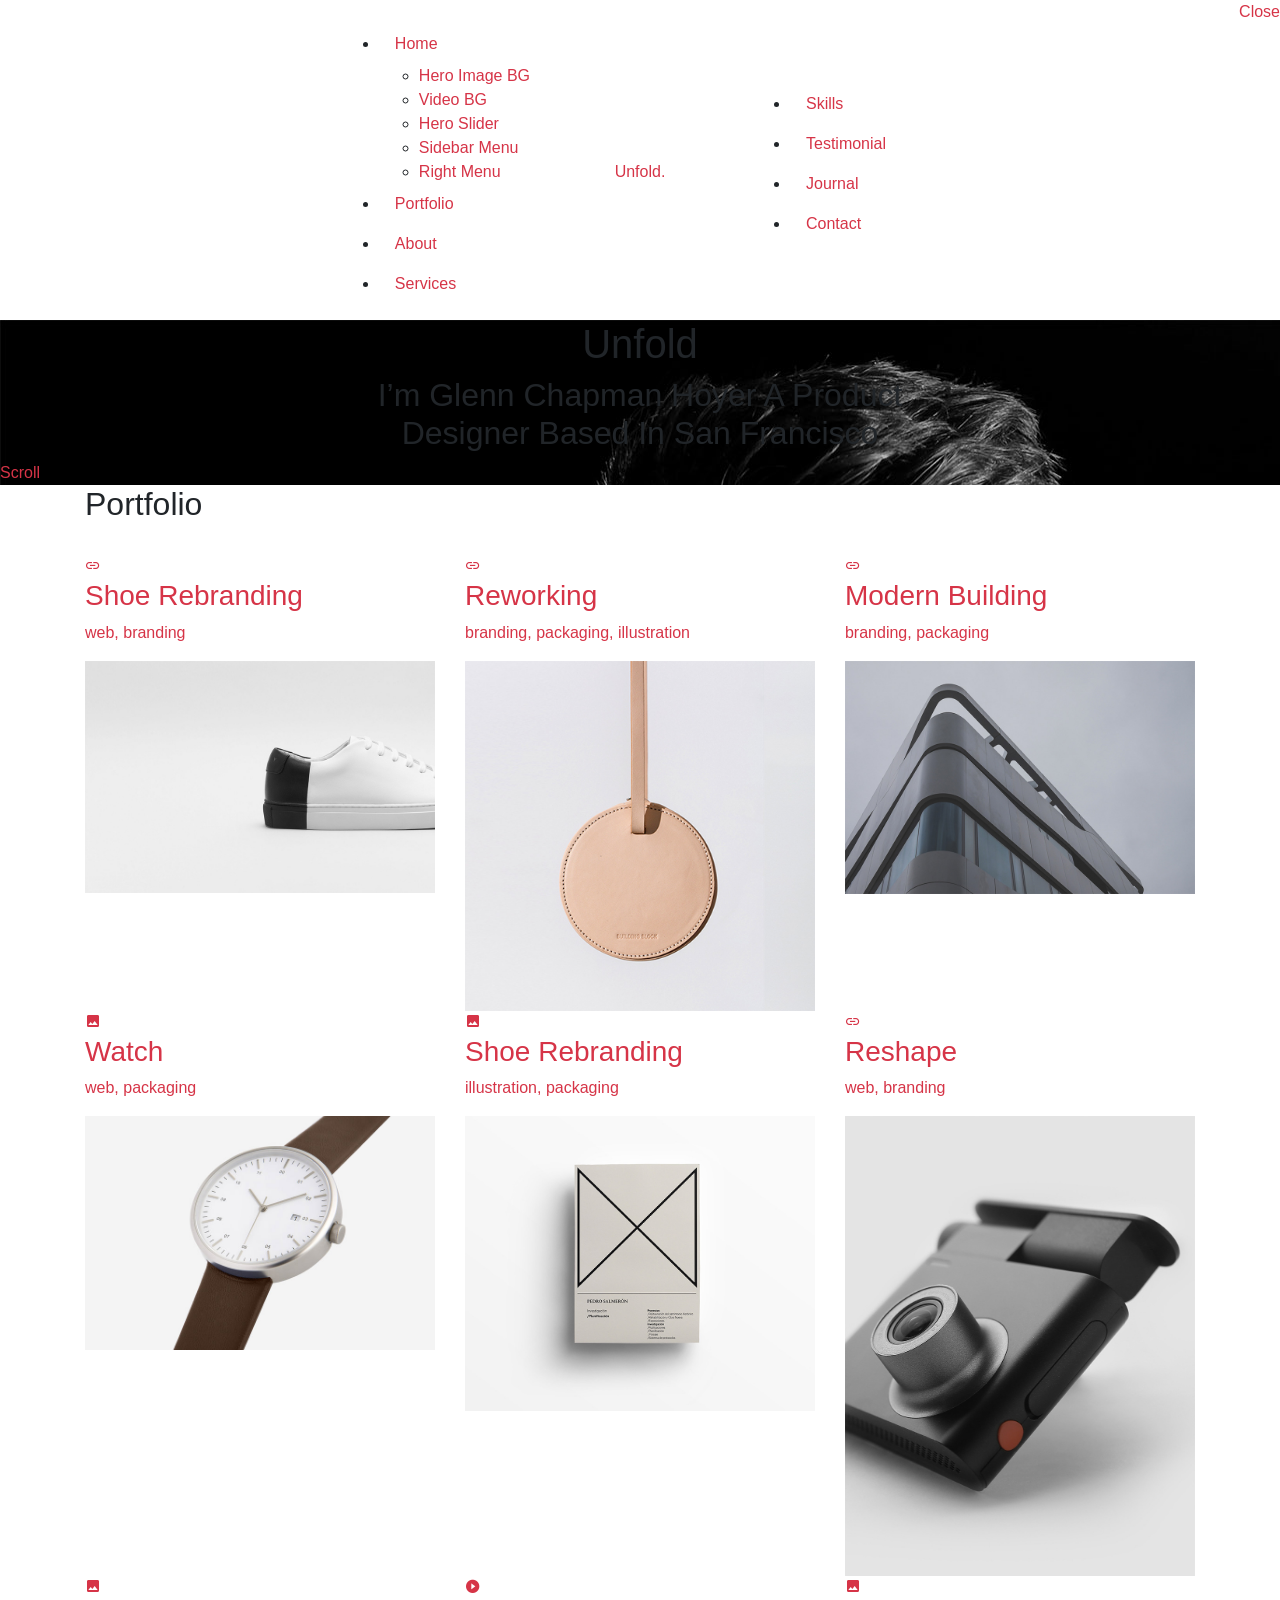
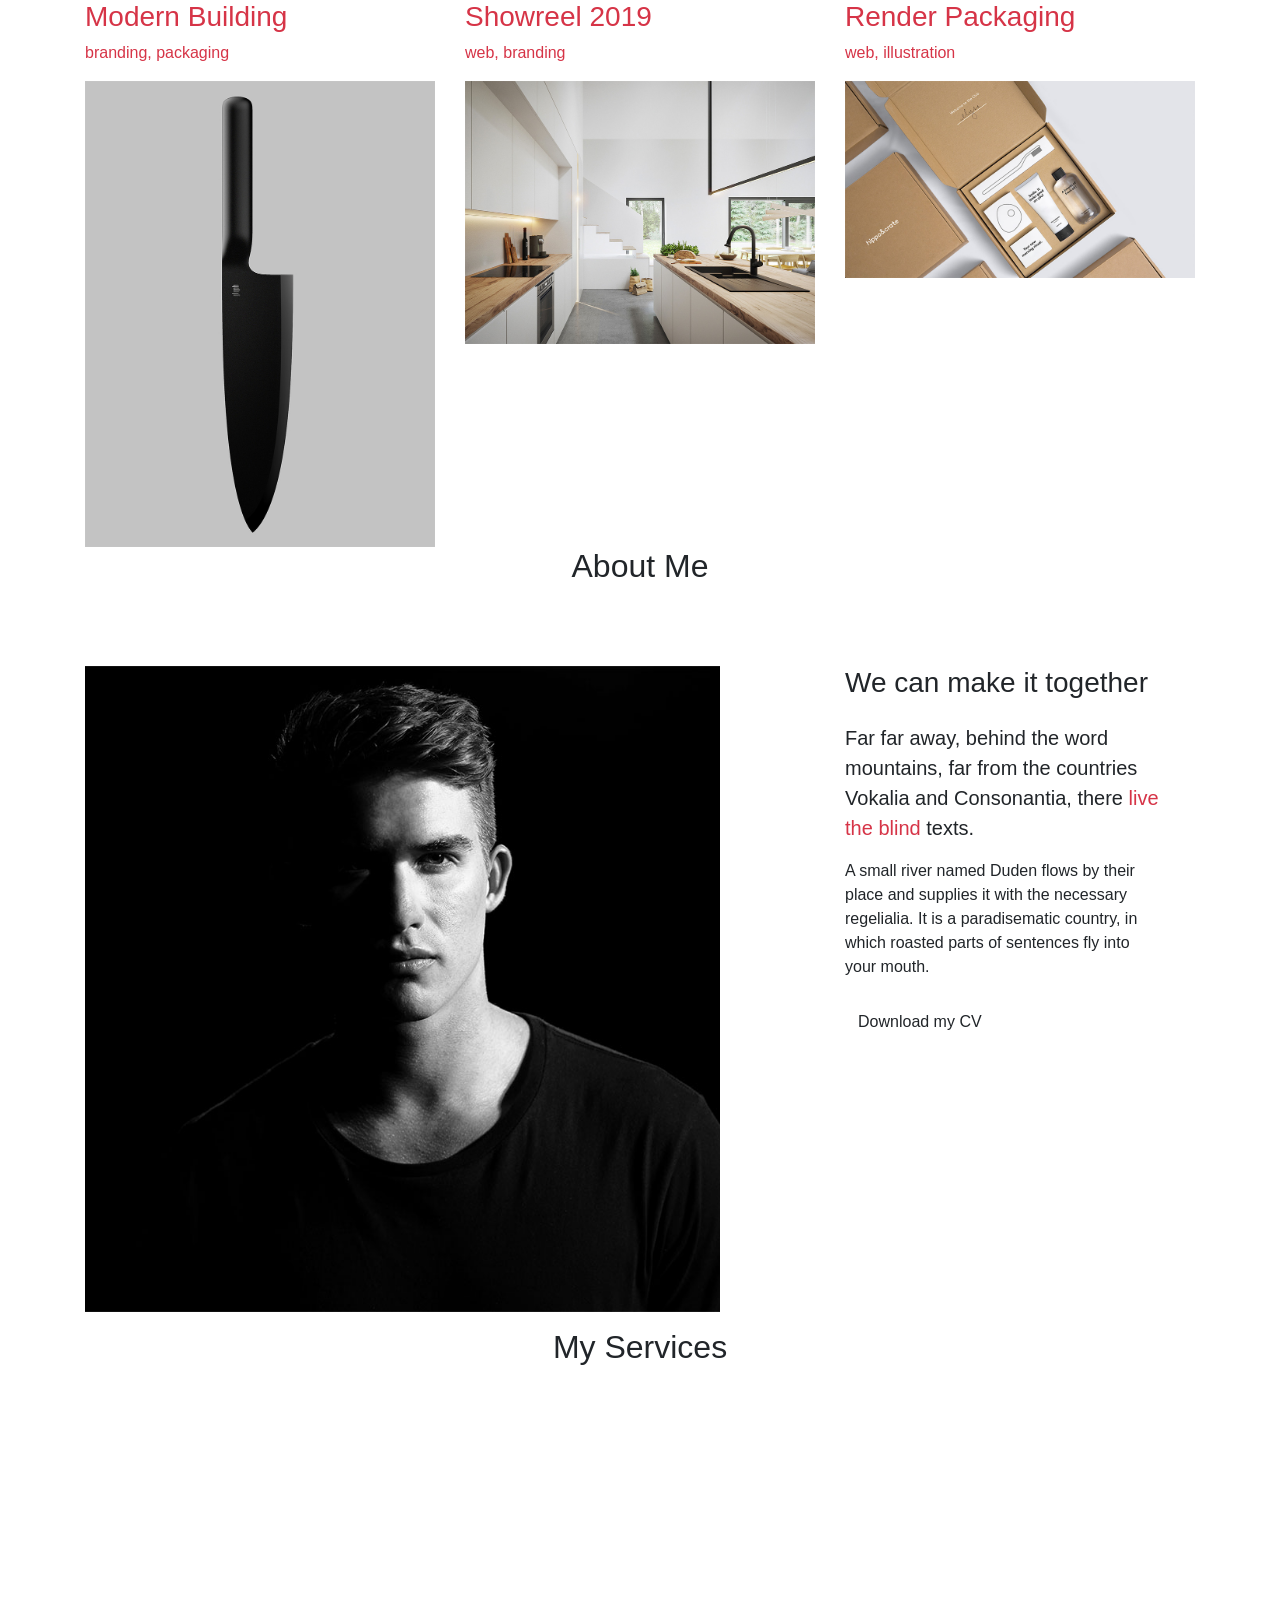
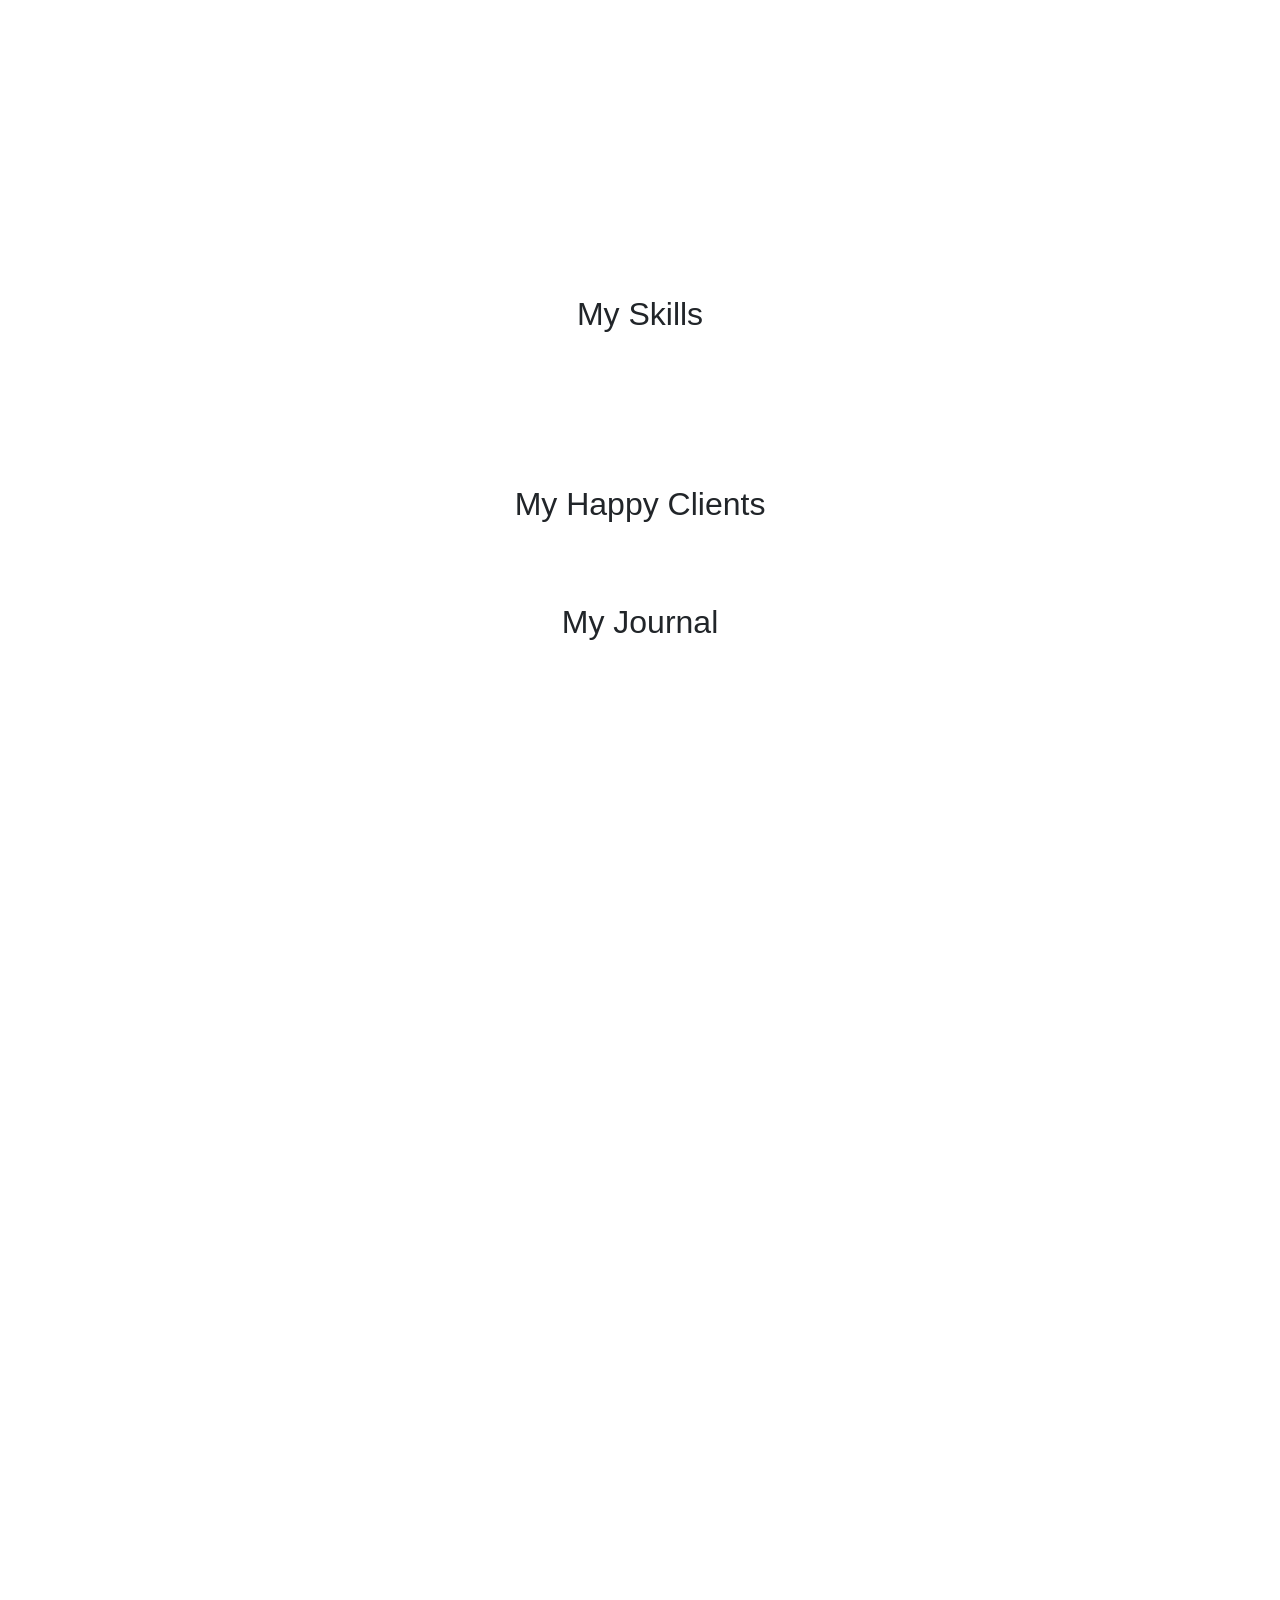
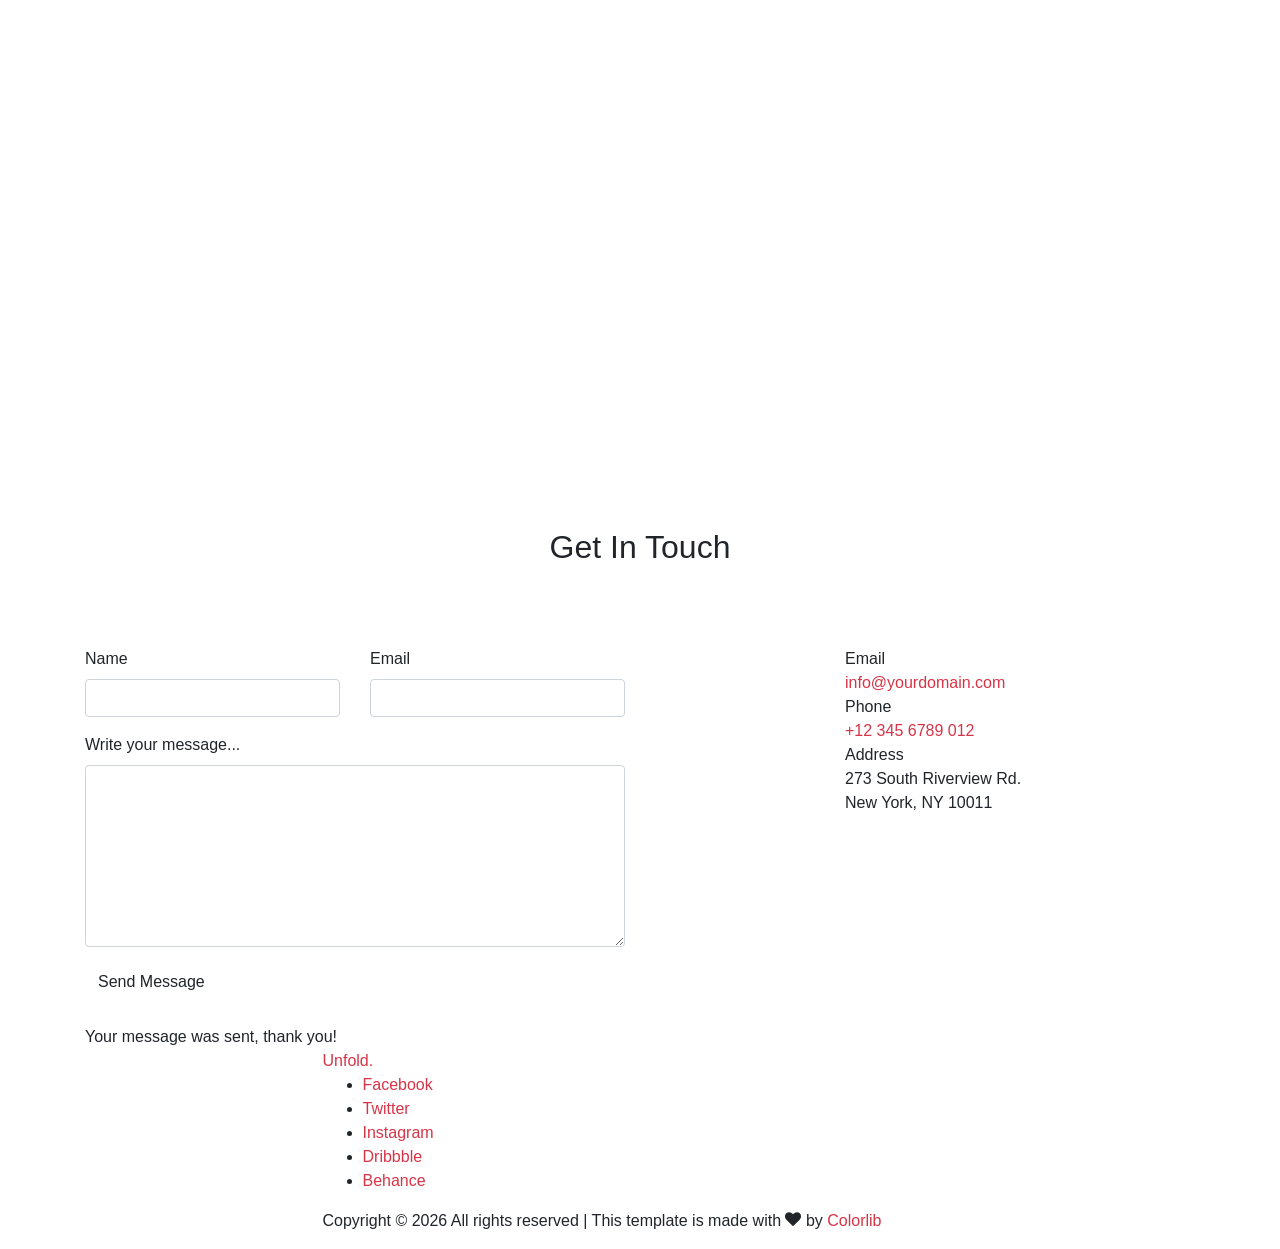
==== index.html @ 134d772f "initial commit" ====
<!doctype html>
<html lang="en">
  <head>
    <title>Unfold &mdash; A onepage portfolio HTML template by Colorlib</title>
    <meta charset="utf-8">
    <meta name="viewport" content="width=device-width, initial-scale=1, shrink-to-fit=no">

    <meta name="description" content="">
    <meta name="keywords" content="html, css, javascript, jquery">
    <meta name="author" content="">

    <link rel="stylesheet" href="css/vendor/icomoon/style.css">
    <link rel="stylesheet" href="css/vendor/owl.carousel.min.css">
    <link rel="stylesheet" href="css/vendor/animate.min.css">
    <link rel="stylesheet" href="css/vendor/aos.css">
    <link rel="stylesheet" href="css/vendor/bootstrap.min.css">
    <link rel="stylesheet" href="css/vendor/jquery.fancybox.min.css">
    

    <!-- Theme Style -->
    <link rel="stylesheet" href="css/style.css">

  </head>
  <body data-spy="scroll" data-target=".site-nav-target" data-offset="200">

    <nav class="unslate_co--site-mobile-menu">
      <div class="close-wrap d-flex">
        <a href="#" class="d-flex ml-auto js-menu-toggle">
          <span class="close-label">Close</span>
          <div class="close-times">
            <span class="bar1"></span>
            <span class="bar2"></span>
          </div>
        </a>
      </div>
      <div class="site-mobile-inner"></div>
    </nav>


    <div class="unslate_co--site-wrap">

      <div class="unslate_co--site-inner">

        <div class="lines-wrap">
          <div class="lines-inner">
            <div class="lines"></div>
          </div>
        </div>
        <!-- END lines -->
      
      <nav class="unslate_co--site-nav site-nav-target">

        <div class="container">
        
          <div class="row align-items-center justify-content-between text-left">
            <div class="col-md-5 text-right">
              <ul class="site-nav-ul js-clone-nav text-left d-none d-lg-inline-block">
                <li class="has-children">
                  <a href="#home-section" class="nav-link">Home</a>
                  <ul class="dropdown">
                    <li>
                      <a href="index.html">Hero Image BG</a>
                    </li>
                    <li>
                      <a href="index-video.html">Video BG</a>
                    </li>
                    <li>
                      <a href="index-hero-slider.html">Hero Slider</a>
                    </li>
                    <li>
                      <a href="index-sidebar-menu.html">Sidebar Menu</a>
                    </li>
                    <li>
                      <a href="index-right-menu.html">Right Menu</a>
                    </li>
                  </ul>
                </li>
                <li><a href="#portfolio-section" class="nav-link">Portfolio</a></li>
                <li><a href="#about-section" class="nav-link">About</a></li>
                <li><a href="#services-section" class="nav-link">Services</a></li>
              </ul>
            </div>
            <div class="site-logo pos-absolute">
              <a href="index.html" class="unslate_co--site-logo">Unfold<span>.</span></a>
            </div>
            <div class="col-md-5 text-right text-lg-left">
              <ul class="site-nav-ul js-clone-nav text-left d-none d-lg-inline-block">
                <li><a href="#skills-section" class="nav-link">Skills</a></li>
                <li><a href="#testimonial-section" class="nav-link">Testimonial</a></li>
                <li><a href="#journal-section" class="nav-link">Journal</a></li>
                <li><a href="#contact-section" class="nav-link">Contact</a></li>
              </ul>

              <ul class="site-nav-ul-none-onepage text-right d-inline-block d-lg-none">
                <li><a href="#" class="js-menu-toggle">Menu</a></li>
              </ul>

            </div>
          </div>
        </div>

      </nav>
      <!-- END nav -->

      <div class="cover-v1 jarallax" style="background-image: url('images/cover_bg_2.jpg');" id="home-section">
        <div class="container">
          <div class="row align-items-center">
              
            <div class="col-md-7 mx-auto text-center">
              <h1 class="heading gsap-reveal-hero">Unfold</h1>
              <h2 class="subheading gsap-reveal-hero">I’m Glenn Chapman Hoyer A Product Designer Based In San Francisco</h2>
            </div>

          </div>
        </div>


        <a href="#portfolio-section" class="mouse-wrap smoothscroll">
          <span class="mouse">
            <span class="scroll"></span>
          </span>
          <span class="mouse-label">Scroll</span>
        </a>

      </div>
      <!-- END .cover-v1 -->


      <div class="unslate_co--section" id="portfolio-section">
        <div class="container">
          
          
          <div class="relative"><div class="loader-portfolio-wrap"><div class="loader-portfolio"></div></div> </div>
          <div id="portfolio-single-holder"></div>

          <div class="portfolio-wrapper">

            <div class="d-flex align-items-center mb-4 gsap-reveal gsap-reveal-filter">
              <h2 class="mr-auto heading-h2"><span class="gsap-reveal">Portfolio</span></h2>

              <!-- <a href="#" class="text-white js-filter d-inline-block d-lg-none">Filter</a>
              
              <div class="filter-wrap">
                <div class="filter ml-auto" id="filters">
                  <a href="#" class="active" data-filter="*">All</a>
                  <a href="#" data-filter=".web">Web</a>
                  <a href="#" data-filter=".branding">Branding</a>
                  <a href="#" data-filter=".illustration">Illustration</a>
                  <a href="#" data-filter=".packaging">Packaging</a>
                </div>
              </div> -->
            </div>


            
            <div id="posts" class="row gutter-isotope-item">
              <div class="item web branding col-sm-6 col-md-6 col-lg-4 isotope-mb-2">
                <a href="portfolio-single-1.html" class="portfolio-item ajax-load-page isotope-item gsap-reveal-img" data-id="1">
                    <div class="overlay">
                      <span class="wrap-icon icon-link2"></span>
                      <div class="portfolio-item-content">
                        <h3>Shoe Rebranding</h3>
                        <p>web, branding</p>
                      </div>
                    </div>
                    <img src="images/work_1_md.jpg" class="lazyload  img-fluid" alt="Images" />
                  </a>
              </div>
              <div class="item branding packaging illustration col-sm-6 col-md-6 col-lg-4 isotope-mb-2 ">
                <a href="portfolio-single-3.html" class="portfolio-item ajax-load-page item-portrait isotope-item gsap-reveal-img" data-id="3">
                    <div class="overlay">
                      <span class="wrap-icon icon-link2"></span>
                      <div class="portfolio-item-content">
                        <h3>Reworking</h3>
                        <p>branding, packaging, illustration</p>
                      </div>
                    </div>
                    <img src="images/work_2_md.jpg" class="lazyload  img-fluid" alt="Images" />
                  </a>
              </div>

              <div class="item branding packaging col-sm-6 col-md-6 col-lg-4 isotope-mb-2">
                <a href="portfolio-single-4.html" class="portfolio-item isotope-item gsap-reveal-img ajax-load-page" data-id="4">
                    <div class="overlay">
                      <span class="wrap-icon icon-link2"></span>
                      <div class="portfolio-item-content">
                        <h3>Modern Building</h3>
                        <p>branding, packaging</p>
                      </div>
                    </div>
                    <img src="images/work_3_md.jpg" class="lazyload  img-fluid" alt="Images" />
                  </a>
              </div>

              <div class="item web packaging col-sm-6 col-md-6 col-lg-4 isotope-mb-2">

                <a href="images/work_4_full.jpg" class="portfolio-item isotope-item gsap-reveal-img" data-fancybox="gallery" data-caption="Watch">
                    <div class="overlay">
                      <span class="wrap-icon icon-photo2"></span>
                      <div class="portfolio-item-content">
                        <h3>Watch</h3>
                        <p>web, packaging</p>
                      </div>
                    </div>
                    <img src="images/work_4_full.jpg" class="lazyload  img-fluid" alt="Images" />
                  </a>

              </div>

              <div class="item illustration packaging col-sm-6 col-md-6 col-lg-4 isotope-mb-2">
                <a href="images/work_5_md.jpg" class="portfolio-item isotope-item gsap-reveal-img" data-fancybox="gallery" data-caption="Shoe Rebranding">
                    <div class="overlay">
                      <span class="wrap-icon icon-photo2"></span>
                      <div class="portfolio-item-content">
                        <h3>Shoe Rebranding</h3>
                        <p>illustration, packaging</p>
                      </div>
                    </div>
                    <img src="images/work_5_md.jpg" class="lazyload  img-fluid" alt="Images" />
                  </a>
              </div>

              <div class="item web branding col-sm-6 col-md-6 col-lg-4 isotope-mb-2">
                <a href="portfolio-single-2.html" class="portfolio-item ajax-load-page item-portrait isotope-item gsap-reveal-img" data-id="2">
                    <div class="overlay">
                      <span class="wrap-icon icon-link2"></span>
                      <div class="portfolio-item-content">
                        <h3>Reshape</h3>
                        <p>web, branding</p>
                      </div>
                    </div>
                    <img src="images/work_6_md.jpg" class="lazyload  img-fluid" alt="Images" />
                  </a>
              </div>

              <div class="item branding packaging col-sm-6 col-md-6 col-lg-4 isotope-mb-2">
                <a href="images/work_7_a_md.jpg" class="portfolio-item item-portrait isotope-item gsap-reveal-img " data-fancybox="gallery" data-caption="Modern Building">
                    <div class="overlay">
                      <span class="wrap-icon icon-photo2"></span>
                      <div class="portfolio-item-content">
                        <h3>Modern Building</h3>
                        <p>branding, packaging</p>
                      </div>
                    </div>
                    <img src="images/work_7_a_md.jpg" class="lazyload  img-fluid" alt="Images" />
                  </a>
              </div>

              <div class="item web branding col-sm-6 col-md-6 col-lg-4 isotope-mb-2">
                <a href="https://www.youtube.com/watch?v=mwtbEGNABWU" class="portfolio-item isotope-item gsap-reveal-img" data-fancybox="gallery" data-caption="Showreel 2019">
                    <div class="overlay">
                      <span class="wrap-icon icon-play_circle_filled"></span>
                      <div class="portfolio-item-content">
                        <h3>Showreel 2019</h3>
                        <p>web, branding</p>
                      </div>
                    </div>
                    <img src="images/work_8_md.jpg" class="lazyload  img-fluid" alt="Images" />
                  </a>
              </div>

              <div class="item web illustration col-sm-6 col-md-6 col-lg-4 isotope-mb-2">
                <a href="images/work_9_a_md.jpg" class="portfolio-item isotope-item gsap-reveal-img" data-fancybox="gallery" data-caption="Render Packaging">
                    <div class="overlay">
                      <span class="wrap-icon icon-photo2"></span>
                      <div class="portfolio-item-content">
                        <h3>Render Packaging</h3>
                        <p>web, illustration</p>
                      </div>
                    </div>
                    <img src="images/work_9_a_md.jpg" class="lazyload  img-fluid" alt="Images" />
                  </a>
              </div>

            </div>
            
          </div>


        </div>
      </div>


      <div class="unslate_co--section">
        <div class="container">
          <div class="owl-carousel logo-slider">
            <div class="logo-v1 gsap-reveal">
              <img src="images/logo-google.png" alt="Image" class="img-fluid">
            </div>
            <div class="logo-v1 gsap-reveal">
              <img src="images/logo-puma.png" alt="Image" class="img-fluid">
            </div>
            <div class="logo-v1 gsap-reveal">
              <img src="images/logo-paypal.png" alt="Image" class="img-fluid">
            </div>
            <div class="logo-v1 gsap-reveal">
              <img src="images/logo-adobe.png" alt="Image" class="img-fluid">
            </div>
          </div>
        </div>
      </div>


      <div class="unslate_co--section" id="about-section">
        <div class="container">
          
          <div class="section-heading-wrap text-center mb-5">
            <h2 class="heading-h2 text-center divider"><span class="gsap-reveal">About Me</span></h2>
            <span class="gsap-reveal">
            <img src="images/divider.png" alt="divider" width="76">
            </span>
          </div>
          

          <div class="row mt-5 justify-content-between">
            <div class="col-lg-7 mb-5 mb-lg-0">
              <figure class="dotted-bg gsap-reveal-img ">
                <img src="images/about_me_pic2.jpg" alt="Image" class="img-fluid">
              </figure>
            </div>
            <div class="col-lg-4 pr-lg-5">
              <h3 class="mb-4 heading-h3"><span class="gsap-reveal">We can make it together</span></h3>
              <p class="lead gsap-reveal">Far far away, behind the word mountains, far from the countries Vokalia and Consonantia, there <a href="#">live the blind</a> texts. </p>
              <p class="mb-4 gsap-reveal">A small river named Duden flows by their place and supplies it with the necessary regelialia. It is a paradisematic country, in which roasted parts of sentences fly into your mouth.</p>
              <p class="gsap-reveal"><a href="#" class="btn btn-outline-pill btn-custom-light">Download my CV</a></p>
            </div>
          </div>
        </div>
      </div>

      <div class="unslate_co--section" id="services-section">
        <div class="container">

          <div class="section-heading-wrap text-center mb-5">
            <h2 class="heading-h2 text-center divider"><span class="gsap-reveal">My Services</span></h2>
            <span class="gsap-reveal"><img src="images/divider.png" alt="divider" width="76"></span>
          </div>

          <div class="row gutter-v3">
            <div class="col-md-6 col-lg-4 mb-4">
              <div class="feature-v1" data-aos="fade-up" data-aos-delay="0">
                <div class="wrap-icon mb-3">
                  <img src="images/svg/001-options.svg" alt="Image" width="45">
                </div>
                <h3>Digital <br> Strategy</h3>
                <p>A small river named Duden flows by their place and supplies it with the necessary regelialia. </p>
              </div> 
            </div>
            <div class="col-md-6 col-lg-4 mb-4">
              <div class="feature-v1" data-aos="fade-up" data-aos-delay="100">
                <div class="wrap-icon mb-3">
                  <img src="images/svg/002-chat.svg" alt="Icon" width="45">
                </div>
                <h3>Web <br> Design</h3>
                <p>A small river named Duden flows by their place and supplies it with the necessary regelialia. </p>
              </div> 
            </div>
            <div class="col-md-6 col-lg-4 mb-4">
              <div class="feature-v1" data-aos="fade-up" data-aos-delay="200">
                <div class="wrap-icon mb-3">
                  <img src="images/svg/003-contact-book.svg" alt="Image" class="img-fluid" width="45">
                </div>
                <h3>User <br> Experience</h3>
                <p>A small river named Duden flows by their place and supplies it with the necessary regelialia. </p>
              </div> 
            </div>

            <div class="col-md-6 col-lg-4 mb-4">
              <div class="feature-v1" data-aos="fade-up" data-aos-delay="0">
                <div class="wrap-icon mb-3">
                  <img src="images/svg/004-percentage.svg" alt="Image" width="45">
                </div>
                <h3>Web <br> Development</h3>
                <p>A small river named Duden flows by their place and supplies it with the necessary regelialia. </p>
              </div> 
            </div>
            <div class="col-md-6 col-lg-4 mb-4">
              <div class="feature-v1" data-aos="fade-up" data-aos-delay="100">
                <div class="wrap-icon mb-3">
                  <img src="images/svg/006-goal.svg" alt="Image" width="45">
                </div>
                <h3>WordPress <br> Solutions</h3>
                <p>A small river named Duden flows by their place and supplies it with the necessary regelialia. </p>
              </div> 
            </div>
            <div class="col-md-6 col-lg-4 mb-4">
              <div class="feature-v1" data-aos="fade-up" data-aos-delay="200">
                <div class="wrap-icon mb-3">
                  <img src="images/svg/005-line-chart.svg" alt="Image" width="45">
                </div>
                <h3>Mobile <br> Applications</h3>
                <p>A small river named Duden flows by their place and supplies it with the necessary regelialia. </p>
              </div> 
            </div>

          </div>
        </div>
      </div>

      <div class="unslate_co--section section-counter" id="skills-section">
        <div class="container">
          <div class="section-heading-wrap text-center mb-5">
            <h2 class="heading-h2 text-center divider"><span class="gsap-reveal">My Skills</span></h2>
            <span class="gsap-reveal"><img src="images/divider.png" alt="divider" width="76"></span>
          </div>


          <div class="row pt-5">
            <div class="col-6 col-sm-6 mb-5 mb-lg-0 col-md-6 col-lg-3" data-aos="fade-up" data-aos-delay="0">
              <div class="counter-v1 text-center">
                <span class="number-wrap">
                  <span class="number number-counter" data-number="90">0</span>
                  <span class="append-text">%</span>
                </span>
                <span class="counter-label">WordPress</span>
              </div>
            </div>
            <div class="col-6 col-sm-6 mb-5 mb-lg-0 col-md-6 col-lg-3" data-aos="fade-up" data-aos-delay="100">
              <div class="counter-v1 text-center">
                <span class="number-wrap">
                  <span class="number number-counter" data-number="99">0</span>
                  <span class="append-text">%</span>
                </span>
                <span class="counter-label">HTML/CSS</span>
              </div>
            </div>
            <div class="col-6 col-sm-6 mb-5 mb-lg-0 col-md-6 col-lg-3" data-aos="fade-up" data-aos-delay="200">
              <div class="counter-v1 text-center">
                <span class="number-wrap">
                  <span class="number number-counter" data-number="95">0</span>
                  <span class="append-text">%</span>
                </span>
                <span class="counter-label">jQuery</span>
              </div>
            </div>
            <div class="col-6 col-sm-6 mb-5 mb-lg-0 col-md-6 col-lg-3" data-aos="fade-up" data-aos-delay="300">
              <div class="counter-v1 text-center">
                <span class="number-wrap">
                  <span class="number number-counter" data-number="100">0</span>
                  <span class="append-text">%</span>
                </span>
                <span class="counter-label">Design</span>
              </div>
            </div>
          </div>
        </div>
      </div>
      <!-- END .counter -->

      <div class="unslate_co--section" id="testimonial-section">
        <div class="container">
          <div class="section-heading-wrap text-center mb-5">
            <h2 class="heading-h2 text-center divider"><span class="gsap-reveal">My Happy Clients</span></h2>
            <span class="gsap-reveal"><img src="images/divider.png" alt="divider" width="76"></span>
          </div>
        </div>

        <div class="owl-carousel testimonial-slider" data-aos="fade-up">
          <div>
            <div class="testimonial-v1">
              <div class="testimonial-inner-bg">
                <span class="quote">&ldquo;</span>
                <blockquote>
                  Far far away, behind the word mountains, far from the countries Vokalia and Consonantia, there live the blind texts. Separated they live in Bookmarksgrove right at the coast of the Semantics, a large language ocean. A small river named Duden flows by their place and supplies it with the necessary regelialia. It is a paradisematic country, in which roasted parts of sentences fly into your mouth.
                </blockquote>
              </div>
              
              <div class="testimonial-author-info">
                <img src="images/person_man_1.jpg" alt="Image">
                <h3>Eric Ingram</h3>
                <span class="d-block position">Product Designer @facebook</span>
              </div>

            </div>
          </div>
          <div>
            <div class="testimonial-v1">
              <div class="testimonial-inner-bg">
                <span class="quote">&ldquo;</span>
                <blockquote>
                  Far far away, behind the word mountains, far from the countries Vokalia and Consonantia, there live the blind texts. Separated they live in Bookmarksgrove right at the coast of the Semantics, a large language ocean. A small river named Duden flows by their place and supplies it with the necessary regelialia. It is a paradisematic country, in which roasted parts of sentences fly into your mouth.
                </blockquote>
              </div>
              
              <div class="testimonial-author-info">
                <img src="images/person_man_2.jpg" alt="Image">
                <h3>Ryan Mullins</h3>
                <span class="d-block position">Product Designer @Shopify</span>
              </div>

            </div>
          </div>
          <div>
            <div class="testimonial-v1">
              <div class="testimonial-inner-bg">
                <span class="quote">&ldquo;</span>
                <blockquote>
                  Far far away, behind the word mountains, far from the countries Vokalia and Consonantia, there live the blind texts. Separated they live in Bookmarksgrove right at the coast of the Semantics, a large language ocean. A small river named Duden flows by their place and supplies it with the necessary regelialia. It is a paradisematic country, in which roasted parts of sentences fly into your mouth.
                </blockquote>
              </div>
              
              <div class="testimonial-author-info">
                <img src="images/person_woman_1.jpg" alt="Image">
                <h3>Erica Miller</h3>
                <span class="d-block position">Product Designer @Twitter</span>
              </div>

            </div>
          </div>
        </div>

      </div>
      <!-- END testimonial -->

      <div class="unslate_co--section" id="journal-section">
        <div class="container">
          <div class="section-heading-wrap text-center mb-5">
            <h2 class="heading-h2 text-center divider"><span class="gsap-reveal">My Journal</span></h2>
            <span class="gsap-reveal"><img src="images/divider.png" alt="divider" width="76"></span>
          </div>

          
          <div class="row gutter-v4 align-items-stretch">
            <div class="col-sm-6 col-md-6 col-lg-8 blog-post-entry" data-aos="fade-up" data-aos-delay="0">

              <a href="blog-single.html" class="grid-item blog-item w-100 h-100">
                <div class="overlay">
                  <div class="portfolio-item-content">
                    <h3>A Mounteering Guide For Beginners</h3>
                    <p class="post-meta">By Joefrey <span class="small">&bullet;</span> 5 mins read</p>
                  </div>
                </div>
                <img src="images/post_1.jpg" class="lazyload" alt="Image" />
              </a>


            </div>
            <div class="col-sm-6 col-md-6 col-lg-4 blog-post-entry" data-aos="fade-up" data-aos-delay="100">
              <a href="blog-single.html" class="grid-item blog-item w-100 h-100">
                <div class="overlay">
                  <div class="portfolio-item-content">
                    <h3>A Mounteering Guide For Beginners</h3>
                    <p class="post-meta">By Joefrey <span class="small">&bullet;</span> 5 mins read</p>
                  </div>
                </div>
                <img src="images/post_2.jpg" class="lazyload" alt="Image" />
              </a>
            </div>


            <div class="col-sm-6 col-md-6 col-lg-4 blog-post-entry" data-aos="fade-up" data-aos-delay="0">

              <a href="blog-single.html" class="grid-item blog-item w-100 h-100">
                <div class="overlay">
                  <div class="portfolio-item-content">
                    <h3>A Mounteering Guide For Beginners</h3>
                    <p class="post-meta">By Joefrey <span class="small">&bullet;</span> 5 mins read</p>
                  </div>
                </div>
                <img src="images/post_3.jpg" class="lazyload" alt="Image" />
              </a>


            </div>
            <div class="col-sm-6 col-md-6 col-lg-4 blog-post-entry" data-aos="fade-up" data-aos-delay="100">
              <a href="blog-single.html" class="grid-item blog-item w-100 h-100">
                <div class="overlay">
                  <div class="portfolio-item-content">
                    <h3>A Mounteering Guide For Beginners</h3>
                    <p class="post-meta">By Joefrey <span class="small">&bullet;</span> 5 mins read</p>
                  </div>
                </div>
                <img src="images/post_4.jpg" class="lazyload" alt="Image" />
              </a>
            </div>

            <div class="col-sm-6 col-md-6 col-lg-4 blog-post-entry" data-aos="fade-up" data-aos-delay="200">
              <a href="blog-single.html" class="grid-item blog-item w-100 h-100">
                <div class="overlay">
                  <div class="portfolio-item-content">
                    <h3>A Mounteering Guide For Beginners</h3>
                    <p class="post-meta">By Joefrey <span class="small">&bullet;</span> 5 mins read</p>
                  </div>
                </div>
                <img src="images/post_5.jpg" class="lazyload" alt="Image" />
              </a>
            </div>


          </div>

        </div>
      </div>
      <!-- END blog posts -->


      <div class="unslate_co--section" id="contact-section">
        <div class="container">
          <div class="section-heading-wrap text-center mb-5">
            <h2 class="heading-h2 text-center divider"><span class="gsap-reveal">Get In Touch</span></h2>
            <span class="gsap-reveal"><img src="images/divider.png" alt="divider" width="76"></span>
          </div>


          <div class="row justify-content-between">
            
            <div class="col-md-6">
              <form method="post" class="form-outline-style-v1" id="contactForm">
                <div class="form-group row mb-0">

                  <div class="col-lg-6 form-group gsap-reveal">
                    <label for="name">Name</label>
                    <input name="name" type="text" class="form-control" id="name">
                  </div>
                  <div class="col-lg-6 form-group gsap-reveal">
                    <label for="email">Email</label>
                    <input name="email" type="email" class="form-control" id="email">
                  </div>
                  <div class="col-lg-12 form-group gsap-reveal">
                    <label for="message">Write your message...</label>
                    <textarea name="message" id="message" cols="30" rows="7" class="form-control"></textarea>
                  </div>
                </div>
                <div class="form-group row gsap-reveal">
                    <div class="col-md-12 d-flex align-items-center">
                      <input type="submit" class="btn btn-outline-pill btn-custom-light mr-3" value="Send Message">
                      <span class="submitting"></span>
                    </div>
                  </div>
              </form>
              <div id="form-message-warning" class="mt-4"></div> 
              <div id="form-message-success">
                Your message was sent, thank you!
              </div>

            </div>

            <div class="col-md-4">
              <div class="contact-info-v1">
                <div class="gsap-reveal d-block">
                  <span class="d-block contact-info-label">Email</span>
                  <a href="#" class="contact-info-val">info@yourdomain.com</a>
                </div>
                <div class="gsap-reveal d-block">
                  <span class="d-block contact-info-label">Phone</span>
                  <a href="#" class="contact-info-val">+12 345 6789 012</a>
                </div>
                <div class="gsap-reveal d-block">
                  <span class="d-block contact-info-label">Address</span>
                  <address class="contact-info-val">273 South Riverview Rd. <br> New York, NY 10011</address>
                </div>
              </div>
            </div>

          </div>
        </div>
      </div>
      </div> <!-- END .unslate_co-site-inner -->

      <footer class="unslate_co--footer unslate_co--section">
        <div class="container">
          <div class="row justify-content-center">
            <div class="col-md-7">
              
              <div class="footer-site-logo"><a href="#">Unfold<span>.</span></a></div>

              <ul class="footer-site-social">
                <li><a href="#">Facebook</a></li>
                <li><a href="#">Twitter</a></li>
                <li><a href="#">Instagram</a></li>
                <li><a href="#">Dribbble</a></li>
                <li><a href="#">Behance</a></li>
              </ul>

              <p class="site-copyright">
                
                <!-- Link back to Colorlib can't be removed. Template is licensed under CC BY 3.0. -->
                Copyright &copy;
                <script>
                  document.write(new Date().getFullYear());
                </script> All rights reserved | This template is made with <i class="icon-heart"
                  aria-hidden="true"></i> by <a href="https://colorlib.com" target="_blank">Colorlib</a>
                <!-- Link back to Colorlib can't be removed. Template is licensed under CC BY 3.0. -->
              
              </p>

            </div>
          </div>
        </div>
      </footer>

      
    </div>

    
    <!-- Loader -->
    <div id="unslate_co--overlayer"></div>
    <div class="site-loader-wrap">
      <div class="site-loader"></div>
    </div>

    <script src="js/scripts-dist.js"></script>
    <script src="js/main.js"></script>

  </body>
</html>
---- css/vendor/icomoon/style.css ----
@font-face {
  font-family: 'icomoon';
  src:  url('fonts/icomoon.eot?10si43');
  src:  url('fonts/icomoon.eot?10si43#iefix') format('embedded-opentype'),
    url('fonts/icomoon.ttf?10si43') format('truetype'),
    url('fonts/icomoon.woff?10si43') format('woff'),
    url('fonts/icomoon.svg?10si43#icomoon') format('svg');
  font-weight: normal;
  font-style: normal;
}

[class^="icon-"], [class*=" icon-"] {
  /* use !important to prevent issues with browser extensions that change fonts */
  font-family: 'icomoon' !important;
  speak: none;
  font-style: normal;
  font-weight: normal;
  font-variant: normal;
  text-transform: none;
  line-height: 1;

  /* Better Font Rendering =========== */
  -webkit-font-smoothing: antialiased;
  -moz-osx-font-smoothing: grayscale;
}

.icon-asterisk:before {
  content: "\f069";
}
.icon-plus:before {
  content: "\f067";
}
.icon-question:before {
  content: "\f128";
}
.icon-minus:before {
  content: "\f068";
}
.icon-glass:before {
  content: "\f000";
}
.icon-music:before {
  content: "\f001";
}
.icon-search:before {
  content: "\f002";
}
.icon-envelope-o:before {
  content: "\f003";
}
.icon-heart:before {
  content: "\f004";
}
.icon-star:before {
  content: "\f005";
}
.icon-star-o:before {
  content: "\f006";
}
.icon-user:before {
  content: "\f007";
}
.icon-film:before {
  content: "\f008";
}
.icon-th-large:before {
  content: "\f009";
}
.icon-th:before {
  content: "\f00a";
}
.icon-th-list:before {
  content: "\f00b";
}
.icon-check:before {
  content: "\f00c";
}
.icon-close:before {
  content: "\f00d";
}
.icon-remove:before {
  content: "\f00d";
}
.icon-times:before {
  content: "\f00d";
}
.icon-search-plus:before {
  content: "\f00e";
}
.icon-search-minus:before {
  content: "\f010";
}
.icon-power-off:before {
  content: "\f011";
}
.icon-signal:before {
  content: "\f012";
}
.icon-cog:before {
  content: "\f013";
}
.icon-gear:before {
  content: "\f013";
}
.icon-trash-o:before {
  content: "\f014";
}
.icon-home:before {
  content: "\f015";
}
.icon-file-o:before {
  content: "\f016";
}
.icon-clock-o:before {
  content: "\f017";
}
.icon-road:before {
  content: "\f018";
}
.icon-download:before {
  content: "\f019";
}
.icon-arrow-circle-o-down:before {
  content: "\f01a";
}
.icon-arrow-circle-o-up:before {
  content: "\f01b";
}
.icon-inbox:before {
  content: "\f01c";
}
.icon-play-circle-o:before {
  content: "\f01d";
}
.icon-repeat:before {
  content: "\f01e";
}
.icon-rotate-right:before {
  content: "\f01e";
}
.icon-refresh:before {
  content: "\f021";
}
.icon-list-alt:before {
  content: "\f022";
}
.icon-lock:before {
  content: "\f023";
}
.icon-flag:before {
  content: "\f024";
}
.icon-headphones:before {
  content: "\f025";
}
.icon-volume-off:before {
  content: "\f026";
}
.icon-volume-down:before {
  content: "\f027";
}
.icon-volume-up:before {
  content: "\f028";
}
.icon-qrcode:before {
  content: "\f029";
}
.icon-barcode:before {
  content: "\f02a";
}
.icon-tag:before {
  content: "\f02b";
}
.icon-tags:before {
  content: "\f02c";
}
.icon-book:before {
  content: "\f02d";
}
.icon-bookmark:before {
  content: "\f02e";
}
.icon-print:before {
  content: "\f02f";
}
.icon-camera:before {
  content: "\f030";
}
.icon-font:before {
  content: "\f031";
}
.icon-bold:before {
  content: "\f032";
}
.icon-italic:before {
  content: "\f033";
}
.icon-text-height:before {
  content: "\f034";
}
.icon-text-width:before {
  content: "\f035";
}
.icon-align-left:before {
  content: "\f036";
}
.icon-align-center:before {
  content: "\f037";
}
.icon-align-right:before {
  content: "\f038";
}
.icon-align-justify:before {
  content: "\f039";
}
.icon-list:before {
  content: "\f03a";
}
.icon-dedent:before {
  content: "\f03b";
}
.icon-outdent:before {
  content: "\f03b";
}
.icon-indent:before {
  content: "\f03c";
}
.icon-video-camera:before {
  content: "\f03d";
}
.icon-image:before {
  content: "\f03e";
}
.icon-photo:before {
  content: "\f03e";
}
.icon-picture-o:before {
  content: "\f03e";
}
.icon-pencil:before {
  content: "\f040";
}
.icon-map-marker:before {
  content: "\f041";
}
.icon-adjust:before {
  content: "\f042";
}
.icon-tint:before {
  content: "\f043";
}
.icon-edit:before {
  content: "\f044";
}
.icon-pencil-square-o:before {
  content: "\f044";
}
.icon-share-square-o:before {
  content: "\f045";
}
.icon-check-square-o:before {
  content: "\f046";
}
.icon-arrows:before {
  content: "\f047";
}
.icon-step-backward:before {
  content: "\f048";
}
.icon-fast-backward:before {
  content: "\f049";
}
.icon-backward:before {
  content: "\f04a";
}
.icon-play:before {
  content: "\f04b";
}
.icon-pause:before {
  content: "\f04c";
}
.icon-stop:before {
  content: "\f04d";
}
.icon-forward:before {
  content: "\f04e";
}
.icon-fast-forward:before {
  content: "\f050";
}
.icon-step-forward:before {
  content: "\f051";
}
.icon-eject:before {
  content: "\f052";
}
.icon-chevron-left:before {
  content: "\f053";
}
.icon-chevron-right:before {
  content: "\f054";
}
.icon-plus-circle:before {
  content: "\f055";
}
.icon-minus-circle:before {
  content: "\f056";
}
.icon-times-circle:before {
  content: "\f057";
}
.icon-check-circle:before {
  content: "\f058";
}
.icon-question-circle:before {
  content: "\f059";
}
.icon-info-circle:before {
  content: "\f05a";
}
.icon-crosshairs:before {
  content: "\f05b";
}
.icon-times-circle-o:before {
  content: "\f05c";
}
.icon-check-circle-o:before {
  content: "\f05d";
}
.icon-ban:before {
  content: "\f05e";
}
.icon-arrow-left:before {
  content: "\f060";
}
.icon-arrow-right:before {
  content: "\f061";
}
.icon-arrow-up:before {
  content: "\f062";
}
.icon-arrow-down:before {
  content: "\f063";
}
.icon-mail-forward:before {
  content: "\f064";
}
.icon-share:before {
  content: "\f064";
}
.icon-expand:before {
  content: "\f065";
}
.icon-compress:before {
  content: "\f066";
}
.icon-exclamation-circle:before {
  content: "\f06a";
}
.icon-gift:before {
  content: "\f06b";
}
.icon-leaf:before {
  content: "\f06c";
}
.icon-fire:before {
  content: "\f06d";
}
.icon-eye:before {
  content: "\f06e";
}
.icon-eye-slash:before {
  content: "\f070";
}
.icon-exclamation-triangle:before {
  content: "\f071";
}
.icon-warning:before {
  content: "\f071";
}
.icon-plane:before {
  content: "\f072";
}
.icon-calendar:before {
  content: "\f073";
}
.icon-random:before {
  content: "\f074";
}
.icon-comment:before {
  content: "\f075";
}
.icon-magnet:before {
  content: "\f076";
}
.icon-chevron-up:before {
  content: "\f077";
}
.icon-chevron-down:before {
  content: "\f078";
}
.icon-retweet:before {
  content: "\f079";
}
.icon-shopping-cart:before {
  content: "\f07a";
}
.icon-folder:before {
  content: "\f07b";
}
.icon-folder-open:before {
  content: "\f07c";
}
.icon-arrows-v:before {
  content: "\f07d";
}
.icon-arrows-h:before {
  content: "\f07e";
}
.icon-bar-chart:before {
  content: "\f080";
}
.icon-bar-chart-o:before {
  content: "\f080";
}
.icon-twitter-square:before {
  content: "\f081";
}
.icon-facebook-square:before {
  content: "\f082";
}
.icon-camera-retro:before {
  content: "\f083";
}
.icon-key:before {
  content: "\f084";
}
.icon-cogs:before {
  content: "\f085";
}
.icon-gears:before {
  content: "\f085";
}
.icon-comments:before {
  content: "\f086";
}
.icon-thumbs-o-up:before {
  content: "\f087";
}
.icon-thumbs-o-down:before {
  content: "\f088";
}
.icon-star-half:before {
  content: "\f089";
}
.icon-heart-o:before {
  content: "\f08a";
}
.icon-sign-out:before {
  content: "\f08b";
}
.icon-linkedin-square:before {
  content: "\f08c";
}
.icon-thumb-tack:before {
  content: "\f08d";
}
.icon-external-link:before {
  content: "\f08e";
}
.icon-sign-in:before {
  content: "\f090";
}
.icon-trophy:before {
  content: "\f091";
}
.icon-github-square:before {
  content: "\f092";
}
.icon-upload:before {
  content: "\f093";
}
.icon-lemon-o:before {
  content: "\f094";
}
.icon-phone:before {
  content: "\f095";
}
.icon-square-o:before {
  content: "\f096";
}
.icon-bookmark-o:before {
  content: "\f097";
}
.icon-phone-square:before {
  content: "\f098";
}
.icon-twitter:before {
  content: "\f099";
}
.icon-facebook:before {
  content: "\f09a";
}
.icon-facebook-f:before {
  content: "\f09a";
}
.icon-github:before {
  content: "\f09b";
}
.icon-unlock:before {
  content: "\f09c";
}
.icon-credit-card:before {
  content: "\f09d";
}
.icon-feed:before {
  content: "\f09e";
}
.icon-rss:before {
  content: "\f09e";
}
.icon-hdd-o:before {
  content: "\f0a0";
}
.icon-bullhorn:before {
  content: "\f0a1";
}
.icon-bell-o:before {
  content: "\f0a2";
}
.icon-certificate:before {
  content: "\f0a3";
}
.icon-hand-o-right:before {
  content: "\f0a4";
}
.icon-hand-o-left:before {
  content: "\f0a5";
}
.icon-hand-o-up:before {
  content: "\f0a6";
}
.icon-hand-o-down:before {
  content: "\f0a7";
}
.icon-arrow-circle-left:before {
  content: "\f0a8";
}
.icon-arrow-circle-right:before {
  content: "\f0a9";
}
.icon-arrow-circle-up:before {
  content: "\f0aa";
}
.icon-arrow-circle-down:before {
  content: "\f0ab";
}
.icon-globe:before {
  content: "\f0ac";
}
.icon-wrench:before {
  content: "\f0ad";
}
.icon-tasks:before {
  content: "\f0ae";
}
.icon-filter:before {
  content: "\f0b0";
}
.icon-briefcase:before {
  content: "\f0b1";
}
.icon-arrows-alt:before {
  content: "\f0b2";
}
.icon-group:before {
  content: "\f0c0";
}
.icon-users:before {
  content: "\f0c0";
}
.icon-chain:before {
  content: "\f0c1";
}
.icon-link:before {
  content: "\f0c1";
}
.icon-cloud:before {
  content: "\f0c2";
}
.icon-flask:before {
  content: "\f0c3";
}
.icon-cut:before {
  content: "\f0c4";
}
.icon-scissors:before {
  content: "\f0c4";
}
.icon-copy:before {
  content: "\f0c5";
}
.icon-files-o:before {
  content: "\f0c5";
}
.icon-paperclip:before {
  content: "\f0c6";
}
.icon-floppy-o:before {
  content: "\f0c7";
}
.icon-save:before {
  content: "\f0c7";
}
.icon-square:before {
  content: "\f0c8";
}
.icon-bars:before {
  content: "\f0c9";
}
.icon-navicon:before {
  content: "\f0c9";
}
.icon-reorder:before {
  content: "\f0c9";
}
.icon-list-ul:before {
  content: "\f0ca";
}
.icon-list-ol:before {
  content: "\f0cb";
}
.icon-strikethrough:before {
  content: "\f0cc";
}
.icon-underline:before {
  content: "\f0cd";
}
.icon-table:before {
  content: "\f0ce";
}
.icon-magic:before {
  content: "\f0d0";
}
.icon-truck:before {
  content: "\f0d1";
}
.icon-pinterest:before {
  content: "\f0d2";
}
.icon-pinterest-square:before {
  content: "\f0d3";
}
.icon-google-plus-square:before {
  content: "\f0d4";
}
.icon-google-plus:before {
  content: "\f0d5";
}
.icon-money:before {
  content: "\f0d6";
}
.icon-caret-down:before {
  content: "\f0d7";
}
.icon-caret-up:before {
  content: "\f0d8";
}
.icon-caret-left:before {
  content: "\f0d9";
}
.icon-caret-right:before {
  content: "\f0da";
}
.icon-columns:before {
  content: "\f0db";
}
.icon-sort:before {
  content: "\f0dc";
}
.icon-unsorted:before {
  content: "\f0dc";
}
.icon-sort-desc:before {
  content: "\f0dd";
}
.icon-sort-down:before {
  content: "\f0dd";
}
.icon-sort-asc:before {
  content: "\f0de";
}
.icon-sort-up:before {
  content: "\f0de";
}
.icon-envelope:before {
  content: "\f0e0";
}
.icon-linkedin:before {
  content: "\f0e1";
}
.icon-rotate-left:before {
  content: "\f0e2";
}
.icon-undo:before {
  content: "\f0e2";
}
.icon-gavel:before {
  content: "\f0e3";
}
.icon-legal:before {
  content: "\f0e3";
}
.icon-dashboard:before {
  content: "\f0e4";
}
.icon-tachometer:before {
  content: "\f0e4";
}
.icon-comment-o:before {
  content: "\f0e5";
}
.icon-comments-o:before {
  content: "\f0e6";
}
.icon-bolt:before {
  content: "\f0e7";
}
.icon-flash:before {
  content: "\f0e7";
}
.icon-sitemap:before {
  content: "\f0e8";
}
.icon-umbrella:before {
  content: "\f0e9";
}
.icon-clipboard:before {
  content: "\f0ea";
}
.icon-paste:before {
  content: "\f0ea";
}
.icon-lightbulb-o:before {
  content: "\f0eb";
}
.icon-exchange:before {
  content: "\f0ec";
}
.icon-cloud-download:before {
  content: "\f0ed";
}
.icon-cloud-upload:before {
  content: "\f0ee";
}
.icon-user-md:before {
  content: "\f0f0";
}
.icon-stethoscope:before {
  content: "\f0f1";
}
.icon-suitcase:before {
  content: "\f0f2";
}
.icon-bell:before {
  content: "\f0f3";
}
.icon-coffee:before {
  content: "\f0f4";
}
.icon-cutlery:before {
  content: "\f0f5";
}
.icon-file-text-o:before {
  content: "\f0f6";
}
.icon-building-o:before {
  content: "\f0f7";
}
.icon-hospital-o:before {
  content: "\f0f8";
}
.icon-ambulance:before {
  content: "\f0f9";
}
.icon-medkit:before {
  content: "\f0fa";
}
.icon-fighter-jet:before {
  content: "\f0fb";
}
.icon-beer:before {
  content: "\f0fc";
}
.icon-h-square:before {
  content: "\f0fd";
}
.icon-plus-square:before {
  content: "\f0fe";
}
.icon-angle-double-left:before {
  content: "\f100";
}
.icon-angle-double-right:before {
  content: "\f101";
}
.icon-angle-double-up:before {
  content: "\f102";
}
.icon-angle-double-down:before {
  content: "\f103";
}
.icon-angle-left:before {
  content: "\f104";
}
.icon-angle-right:before {
  content: "\f105";
}
.icon-angle-up:before {
  content: "\f106";
}
.icon-angle-down:before {
  content: "\f107";
}
.icon-desktop:before {
  content: "\f108";
}
.icon-laptop:before {
  content: "\f109";
}
.icon-tablet:before {
  content: "\f10a";
}
.icon-mobile:before {
  content: "\f10b";
}
.icon-mobile-phone:before {
  content: "\f10b";
}
.icon-circle-o:before {
  content: "\f10c";
}
.icon-quote-left:before {
  content: "\f10d";
}
.icon-quote-right:before {
  content: "\f10e";
}
.icon-spinner:before {
  content: "\f110";
}
.icon-circle:before {
  content: "\f111";
}
.icon-mail-reply:before {
  content: "\f112";
}
.icon-reply:before {
  content: "\f112";
}
.icon-github-alt:before {
  content: "\f113";
}
.icon-folder-o:before {
  content: "\f114";
}
.icon-folder-open-o:before {
  content: "\f115";
}
.icon-smile-o:before {
  content: "\f118";
}
.icon-frown-o:before {
  content: "\f119";
}
.icon-meh-o:before {
  content: "\f11a";
}
.icon-gamepad:before {
  content: "\f11b";
}
.icon-keyboard-o:before {
  content: "\f11c";
}
.icon-flag-o:before {
  content: "\f11d";
}
.icon-flag-checkered:before {
  content: "\f11e";
}
.icon-terminal:before {
  content: "\f120";
}
.icon-code:before {
  content: "\f121";
}
.icon-mail-reply-all:before {
  content: "\f122";
}
.icon-reply-all:before {
  content: "\f122";
}
.icon-star-half-empty:before {
  content: "\f123";
}
.icon-star-half-full:before {
  content: "\f123";
}
.icon-star-half-o:before {
  content: "\f123";
}
.icon-location-arrow:before {
  content: "\f124";
}
.icon-crop:before {
  content: "\f125";
}
.icon-code-fork:before {
  content: "\f126";
}
.icon-chain-broken:before {
  content: "\f127";
}
.icon-unlink:before {
  content: "\f127";
}
.icon-info:before {
  content: "\f129";
}
.icon-exclamation:before {
  content: "\f12a";
}
.icon-superscript:before {
  content: "\f12b";
}
.icon-subscript:before {
  content: "\f12c";
}
.icon-eraser:before {
  content: "\f12d";
}
.icon-puzzle-piece:before {
  content: "\f12e";
}
.icon-microphone:before {
  content: "\f130";
}
.icon-microphone-slash:before {
  content: "\f131";
}
.icon-shield:before {
  content: "\f132";
}
.icon-calendar-o:before {
  content: "\f133";
}
.icon-fire-extinguisher:before {
  content: "\f134";
}
.icon-rocket:before {
  content: "\f135";
}
.icon-maxcdn:before {
  content: "\f136";
}
.icon-chevron-circle-left:before {
  content: "\f137";
}
.icon-chevron-circle-right:before {
  content: "\f138";
}
.icon-chevron-circle-up:before {
  content: "\f139";
}
.icon-chevron-circle-down:before {
  content: "\f13a";
}
.icon-html5:before {
  content: "\f13b";
}
.icon-css3:before {
  content: "\f13c";
}
.icon-anchor:before {
  content: "\f13d";
}
.icon-unlock-alt:before {
  content: "\f13e";
}
.icon-bullseye:before {
  content: "\f140";
}
.icon-ellipsis-h:before {
  content: "\f141";
}
.icon-ellipsis-v:before {
  content: "\f142";
}
.icon-rss-square:before {
  content: "\f143";
}
.icon-play-circle:before {
  content: "\f144";
}
.icon-ticket:before {
  content: "\f145";
}
.icon-minus-square:before {
  content: "\f146";
}
.icon-minus-square-o:before {
  content: "\f147";
}
.icon-level-up:before {
  content: "\f148";
}
.icon-level-down:before {
  content: "\f149";
}
.icon-check-square:before {
  content: "\f14a";
}
.icon-pencil-square:before {
  content: "\f14b";
}
.icon-external-link-square:before {
  content: "\f14c";
}
.icon-share-square:before {
  content: "\f14d";
}
.icon-compass:before {
  content: "\f14e";
}
.icon-caret-square-o-down:before {
  content: "\f150";
}
.icon-toggle-down:before {
  content: "\f150";
}
.icon-caret-square-o-up:before {
  content: "\f151";
}
.icon-toggle-up:before {
  content: "\f151";
}
.icon-caret-square-o-right:before {
  content: "\f152";
}
.icon-toggle-right:before {
  content: "\f152";
}
.icon-eur:before {
  content: "\f153";
}
.icon-euro:before {
  content: "\f153";
}
.icon-gbp:before {
  content: "\f154";
}
.icon-dollar:before {
  content: "\f155";
}
.icon-usd:before {
  content: "\f155";
}
.icon-inr:before {
  content: "\f156";
}
.icon-rupee:before {
  content: "\f156";
}
.icon-cny:before {
  content: "\f157";
}
.icon-jpy:before {
  content: "\f157";
}
.icon-rmb:before {
  content: "\f157";
}
.icon-yen:before {
  content: "\f157";
}
.icon-rouble:before {
  content: "\f158";
}
.icon-rub:before {
  content: "\f158";
}
.icon-ruble:before {
  content: "\f158";
}
.icon-krw:before {
  content: "\f159";
}
.icon-won:before {
  content: "\f159";
}
.icon-bitcoin:before {
  content: "\f15a";
}
.icon-btc:before {
  content: "\f15a";
}
.icon-file:before {
  content: "\f15b";
}
.icon-file-text:before {
  content: "\f15c";
}
.icon-sort-alpha-asc:before {
  content: "\f15d";
}
.icon-sort-alpha-desc:before {
  content: "\f15e";
}
.icon-sort-amount-asc:before {
  content: "\f160";
}
.icon-sort-amount-desc:before {
  content: "\f161";
}
.icon-sort-numeric-asc:before {
  content: "\f162";
}
.icon-sort-numeric-desc:before {
  content: "\f163";
}
.icon-thumbs-up:before {
  content: "\f164";
}
.icon-thumbs-down:before {
  content: "\f165";
}
.icon-youtube-square:before {
  content: "\f166";
}
.icon-youtube:before {
  content: "\f167";
}
.icon-xing:before {
  content: "\f168";
}
.icon-xing-square:before {
  content: "\f169";
}
.icon-youtube-play:before {
  content: "\f16a";
}
.icon-dropbox:before {
  content: "\f16b";
}
.icon-stack-overflow:before {
  content: "\f16c";
}
.icon-instagram:before {
  content: "\f16d";
}
.icon-flickr:before {
  content: "\f16e";
}
.icon-adn:before {
  content: "\f170";
}
.icon-bitbucket:before {
  content: "\f171";
}
.icon-bitbucket-square:before {
  content: "\f172";
}
.icon-tumblr:before {
  content: "\f173";
}
.icon-tumblr-square:before {
  content: "\f174";
}
.icon-long-arrow-down:before {
  content: "\f175";
}
.icon-long-arrow-up:before {
  content: "\f176";
}
.icon-long-arrow-left:before {
  content: "\f177";
}
.icon-long-arrow-right:before {
  content: "\f178";
}
.icon-apple:before {
  content: "\f179";
}
.icon-windows:before {
  content: "\f17a";
}
.icon-android:before {
  content: "\f17b";
}
.icon-linux:before {
  content: "\f17c";
}
.icon-dribbble:before {
  content: "\f17d";
}
.icon-skype:before {
  content: "\f17e";
}
.icon-foursquare:before {
  content: "\f180";
}
.icon-trello:before {
  content: "\f181";
}
.icon-female:before {
  content: "\f182";
}
.icon-male:before {
  content: "\f183";
}
.icon-gittip:before {
  content: "\f184";
}
.icon-gratipay:before {
  content: "\f184";
}
.icon-sun-o:before {
  content: "\f185";
}
.icon-moon-o:before {
  content: "\f186";
}
.icon-archive:before {
  content: "\f187";
}
.icon-bug:before {
  content: "\f188";
}
.icon-vk:before {
  content: "\f189";
}
.icon-weibo:before {
  content: "\f18a";
}
.icon-renren:before {
  content: "\f18b";
}
.icon-pagelines:before {
  content: "\f18c";
}
.icon-stack-exchange:before {
  content: "\f18d";
}
.icon-arrow-circle-o-right:before {
  content: "\f18e";
}
.icon-arrow-circle-o-left:before {
  content: "\f190";
}
.icon-caret-square-o-left:before {
  content: "\f191";
}
.icon-toggle-left:before {
  content: "\f191";
}
.icon-dot-circle-o:before {
  content: "\f192";
}
.icon-wheelchair:before {
  content: "\f193";
}
.icon-vimeo-square:before {
  content: "\f194";
}
.icon-try:before {
  content: "\f195";
}
.icon-turkish-lira:before {
  content: "\f195";
}
.icon-plus-square-o:before {
  content: "\f196";
}
.icon-space-shuttle:before {
  content: "\f197";
}
.icon-slack:before {
  content: "\f198";
}
.icon-envelope-square:before {
  content: "\f199";
}
.icon-wordpress:before {
  content: "\f19a";
}
.icon-openid:before {
  content: "\f19b";
}
.icon-bank:before {
  content: "\f19c";
}
.icon-institution:before {
  content: "\f19c";
}
.icon-university:before {
  content: "\f19c";
}
.icon-graduation-cap:before {
  content: "\f19d";
}
.icon-mortar-board:before {
  content: "\f19d";
}
.icon-yahoo:before {
  content: "\f19e";
}
.icon-google:before {
  content: "\f1a0";
}
.icon-reddit:before {
  content: "\f1a1";
}
.icon-reddit-square:before {
  content: "\f1a2";
}
.icon-stumbleupon-circle:before {
  content: "\f1a3";
}
.icon-stumbleupon:before {
  content: "\f1a4";
}
.icon-delicious:before {
  content: "\f1a5";
}
.icon-digg:before {
  content: "\f1a6";
}
.icon-pied-piper-pp:before {
  content: "\f1a7";
}
.icon-pied-piper-alt:before {
  content: "\f1a8";
}
.icon-drupal:before {
  content: "\f1a9";
}
.icon-joomla:before {
  content: "\f1aa";
}
.icon-language:before {
  content: "\f1ab";
}
.icon-fax:before {
  content: "\f1ac";
}
.icon-building:before {
  content: "\f1ad";
}
.icon-child:before {
  content: "\f1ae";
}
.icon-paw:before {
  content: "\f1b0";
}
.icon-spoon:before {
  content: "\f1b1";
}
.icon-cube:before {
  content: "\f1b2";
}
.icon-cubes:before {
  content: "\f1b3";
}
.icon-behance:before {
  content: "\f1b4";
}
.icon-behance-square:before {
  content: "\f1b5";
}
.icon-steam:before {
  content: "\f1b6";
}
.icon-steam-square:before {
  content: "\f1b7";
}
.icon-recycle:before {
  content: "\f1b8";
}
.icon-automobile:before {
  content: "\f1b9";
}
.icon-car:before {
  content: "\f1b9";
}
.icon-cab:before {
  content: "\f1ba";
}
.icon-taxi:before {
  content: "\f1ba";
}
.icon-tree:before {
  content: "\f1bb";
}
.icon-spotify:before {
  content: "\f1bc";
}
.icon-deviantart:before {
  content: "\f1bd";
}
.icon-soundcloud:before {
  content: "\f1be";
}
.icon-database:before {
  content: "\f1c0";
}
.icon-file-pdf-o:before {
  content: "\f1c1";
}
.icon-file-word-o:before {
  content: "\f1c2";
}
.icon-file-excel-o:before {
  content: "\f1c3";
}
.icon-file-powerpoint-o:before {
  content: "\f1c4";
}
.icon-file-image-o:before {
  content: "\f1c5";
}
.icon-file-photo-o:before {
  content: "\f1c5";
}
.icon-file-picture-o:before {
  content: "\f1c5";
}
.icon-file-archive-o:before {
  content: "\f1c6";
}
.icon-file-zip-o:before {
  content: "\f1c6";
}
.icon-file-audio-o:before {
  content: "\f1c7";
}
.icon-file-sound-o:before {
  content: "\f1c7";
}
.icon-file-movie-o:before {
  content: "\f1c8";
}
.icon-file-video-o:before {
  content: "\f1c8";
}
.icon-file-code-o:before {
  content: "\f1c9";
}
.icon-vine:before {
  content: "\f1ca";
}
.icon-codepen:before {
  content: "\f1cb";
}
.icon-jsfiddle:before {
  content: "\f1cc";
}
.icon-life-bouy:before {
  content: "\f1cd";
}
.icon-life-buoy:before {
  content: "\f1cd";
}
.icon-life-ring:before {
  content: "\f1cd";
}
.icon-life-saver:before {
  content: "\f1cd";
}
.icon-support:before {
  content: "\f1cd";
}
.icon-circle-o-notch:before {
  content: "\f1ce";
}
.icon-ra:before {
  content: "\f1d0";
}
.icon-rebel:before {
  content: "\f1d0";
}
.icon-resistance:before {
  content: "\f1d0";
}
.icon-empire:before {
  content: "\f1d1";
}
.icon-ge:before {
  content: "\f1d1";
}
.icon-git-square:before {
  content: "\f1d2";
}
.icon-git:before {
  content: "\f1d3";
}
.icon-hacker-news:before {
  content: "\f1d4";
}
.icon-y-combinator-square:before {
  content: "\f1d4";
}
.icon-yc-square:before {
  content: "\f1d4";
}
.icon-tencent-weibo:before {
  content: "\f1d5";
}
.icon-qq:before {
  content: "\f1d6";
}
.icon-wechat:before {
  content: "\f1d7";
}
.icon-weixin:before {
  content: "\f1d7";
}
.icon-paper-plane:before {
  content: "\f1d8";
}
.icon-send:before {
  content: "\f1d8";
}
.icon-paper-plane-o:before {
  content: "\f1d9";
}
.icon-send-o:before {
  content: "\f1d9";
}
.icon-history:before {
  content: "\f1da";
}
.icon-circle-thin:before {
  content: "\f1db";
}
.icon-header:before {
  content: "\f1dc";
}
.icon-paragraph:before {
  content: "\f1dd";
}
.icon-sliders:before {
  content: "\f1de";
}
.icon-share-alt:before {
  content: "\f1e0";
}
.icon-share-alt-square:before {
  content: "\f1e1";
}
.icon-bomb:before {
  content: "\f1e2";
}
.icon-futbol-o:before {
  content: "\f1e3";
}
.icon-soccer-ball-o:before {
  content: "\f1e3";
}
.icon-tty:before {
  content: "\f1e4";
}
.icon-binoculars:before {
  content: "\f1e5";
}
.icon-plug:before {
  content: "\f1e6";
}
.icon-slideshare:before {
  content: "\f1e7";
}
.icon-twitch:before {
  content: "\f1e8";
}
.icon-yelp:before {
  content: "\f1e9";
}
.icon-newspaper-o:before {
  content: "\f1ea";
}
.icon-wifi:before {
  content: "\f1eb";
}
.icon-calculator:before {
  content: "\f1ec";
}
.icon-paypal:before {
  content: "\f1ed";
}
.icon-google-wallet:before {
  content: "\f1ee";
}
.icon-cc-visa:before {
  content: "\f1f0";
}
.icon-cc-mastercard:before {
  content: "\f1f1";
}
.icon-cc-discover:before {
  content: "\f1f2";
}
.icon-cc-amex:before {
  content: "\f1f3";
}
.icon-cc-paypal:before {
  content: "\f1f4";
}
.icon-cc-stripe:before {
  content: "\f1f5";
}
.icon-bell-slash:before {
  content: "\f1f6";
}
.icon-bell-slash-o:before {
  content: "\f1f7";
}
.icon-trash:before {
  content: "\f1f8";
}
.icon-copyright:before {
  content: "\f1f9";
}
.icon-at:before {
  content: "\f1fa";
}
.icon-eyedropper:before {
  content: "\f1fb";
}
.icon-paint-brush:before {
  content: "\f1fc";
}
.icon-birthday-cake:before {
  content: "\f1fd";
}
.icon-area-chart:before {
  content: "\f1fe";
}
.icon-pie-chart:before {
  content: "\f200";
}
.icon-line-chart:before {
  content: "\f201";
}
.icon-lastfm:before {
  content: "\f202";
}
.icon-lastfm-square:before {
  content: "\f203";
}
.icon-toggle-off:before {
  content: "\f204";
}
.icon-toggle-on:before {
  content: "\f205";
}
.icon-bicycle:before {
  content: "\f206";
}
.icon-bus:before {
  content: "\f207";
}
.icon-ioxhost:before {
  content: "\f208";
}
.icon-angellist:before {
  content: "\f209";
}
.icon-cc:before {
  content: "\f20a";
}
.icon-ils:before {
  content: "\f20b";
}
.icon-shekel:before {
  content: "\f20b";
}
.icon-sheqel:before {
  content: "\f20b";
}
.icon-meanpath:before {
  content: "\f20c";
}
.icon-buysellads:before {
  content: "\f20d";
}
.icon-connectdevelop:before {
  content: "\f20e";
}
.icon-dashcube:before {
  content: "\f210";
}
.icon-forumbee:before {
  content: "\f211";
}
.icon-leanpub:before {
  content: "\f212";
}
.icon-sellsy:before {
  content: "\f213";
}
.icon-shirtsinbulk:before {
  content: "\f214";
}
.icon-simplybuilt:before {
  content: "\f215";
}
.icon-skyatlas:before {
  content: "\f216";
}
.icon-cart-plus:before {
  content: "\f217";
}
.icon-cart-arrow-down:before {
  content: "\f218";
}
.icon-diamond:before {
  content: "\f219";
}
.icon-ship:before {
  content: "\f21a";
}
.icon-user-secret:before {
  content: "\f21b";
}
.icon-motorcycle:before {
  content: "\f21c";
}
.icon-street-view:before {
  content: "\f21d";
}
.icon-heartbeat:before {
  content: "\f21e";
}
.icon-venus:before {
  content: "\f221";
}
.icon-mars:before {
  content: "\f222";
}
.icon-mercury:before {
  content: "\f223";
}
.icon-intersex:before {
  content: "\f224";
}
.icon-transgender:before {
  content: "\f224";
}
.icon-transgender-alt:before {
  content: "\f225";
}
.icon-venus-double:before {
  content: "\f226";
}
.icon-mars-double:before {
  content: "\f227";
}
.icon-venus-mars:before {
  content: "\f228";
}
.icon-mars-stroke:before {
  content: "\f229";
}
.icon-mars-stroke-v:before {
  content: "\f22a";
}
.icon-mars-stroke-h:before {
  content: "\f22b";
}
.icon-neuter:before {
  content: "\f22c";
}
.icon-genderless:before {
  content: "\f22d";
}
.icon-facebook-official:before {
  content: "\f230";
}
.icon-pinterest-p:before {
  content: "\f231";
}
.icon-whatsapp:before {
  content: "\f232";
}
.icon-server:before {
  content: "\f233";
}
.icon-user-plus:before {
  content: "\f234";
}
.icon-user-times:before {
  content: "\f235";
}
.icon-bed:before {
  content: "\f236";
}
.icon-hotel:before {
  content: "\f236";
}
.icon-viacoin:before {
  content: "\f237";
}
.icon-train:before {
  content: "\f238";
}
.icon-subway:before {
  content: "\f239";
}
.icon-medium:before {
  content: "\f23a";
}
.icon-y-combinator:before {
  content: "\f23b";
}
.icon-yc:before {
  content: "\f23b";
}
.icon-optin-monster:before {
  content: "\f23c";
}
.icon-opencart:before {
  content: "\f23d";
}
.icon-expeditedssl:before {
  content: "\f23e";
}
.icon-battery:before {
  content: "\f240";
}
.icon-battery-4:before {
  content: "\f240";
}
.icon-battery-full:before {
  content: "\f240";
}
.icon-battery-3:before {
  content: "\f241";
}
.icon-battery-three-quarters:before {
  content: "\f241";
}
.icon-battery-2:before {
  content: "\f242";
}
.icon-battery-half:before {
  content: "\f242";
}
.icon-battery-1:before {
  content: "\f243";
}
.icon-battery-quarter:before {
  content: "\f243";
}
.icon-battery-0:before {
  content: "\f244";
}
.icon-battery-empty:before {
  content: "\f244";
}
.icon-mouse-pointer:before {
  content: "\f245";
}
.icon-i-cursor:before {
  content: "\f246";
}
.icon-object-group:before {
  content: "\f247";
}
.icon-object-ungroup:before {
  content: "\f248";
}
.icon-sticky-note:before {
  content: "\f249";
}
.icon-sticky-note-o:before {
  content: "\f24a";
}
.icon-cc-jcb:before {
  content: "\f24b";
}
.icon-cc-diners-club:before {
  content: "\f24c";
}
.icon-clone:before {
  content: "\f24d";
}
.icon-balance-scale:before {
  content: "\f24e";
}
.icon-hourglass-o:before {
  content: "\f250";
}
.icon-hourglass-1:before {
  content: "\f251";
}
.icon-hourglass-start:before {
  content: "\f251";
}
.icon-hourglass-2:before {
  content: "\f252";
}
.icon-hourglass-half:before {
  content: "\f252";
}
.icon-hourglass-3:before {
  content: "\f253";
}
.icon-hourglass-end:before {
  content: "\f253";
}
.icon-hourglass:before {
  content: "\f254";
}
.icon-hand-grab-o:before {
  content: "\f255";
}
.icon-hand-rock-o:before {
  content: "\f255";
}
.icon-hand-paper-o:before {
  content: "\f256";
}
.icon-hand-stop-o:before {
  content: "\f256";
}
.icon-hand-scissors-o:before {
  content: "\f257";
}
.icon-hand-lizard-o:before {
  content: "\f258";
}
.icon-hand-spock-o:before {
  content: "\f259";
}
.icon-hand-pointer-o:before {
  content: "\f25a";
}
.icon-hand-peace-o:before {
  content: "\f25b";
}
.icon-trademark:before {
  content: "\f25c";
}
.icon-registered:before {
  content: "\f25d";
}
.icon-creative-commons:before {
  content: "\f25e";
}
.icon-gg:before {
  content: "\f260";
}
.icon-gg-circle:before {
  content: "\f261";
}
.icon-tripadvisor:before {
  content: "\f262";
}
.icon-odnoklassniki:before {
  content: "\f263";
}
.icon-odnoklassniki-square:before {
  content: "\f264";
}
.icon-get-pocket:before {
  content: "\f265";
}
.icon-wikipedia-w:before {
  content: "\f266";
}
.icon-safari:before {
  content: "\f267";
}
.icon-chrome:before {
  content: "\f268";
}
.icon-firefox:before {
  content: "\f269";
}
.icon-opera:before {
  content: "\f26a";
}
.icon-internet-explorer:before {
  content: "\f26b";
}
.icon-television:before {
  content: "\f26c";
}
.icon-tv:before {
  content: "\f26c";
}
.icon-contao:before {
  content: "\f26d";
}
.icon-500px:before {
  content: "\f26e";
}
.icon-amazon:before {
  content: "\f270";
}
.icon-calendar-plus-o:before {
  content: "\f271";
}
.icon-calendar-minus-o:before {
  content: "\f272";
}
.icon-calendar-times-o:before {
  content: "\f273";
}
.icon-calendar-check-o:before {
  content: "\f274";
}
.icon-industry:before {
  content: "\f275";
}
.icon-map-pin:before {
  content: "\f276";
}
.icon-map-signs:before {
  content: "\f277";
}
.icon-map-o:before {
  content: "\f278";
}
.icon-map:before {
  content: "\f279";
}
.icon-commenting:before {
  content: "\f27a";
}
.icon-commenting-o:before {
  content: "\f27b";
}
.icon-houzz:before {
  content: "\f27c";
}
.icon-vimeo:before {
  content: "\f27d";
}
.icon-black-tie:before {
  content: "\f27e";
}
.icon-fonticons:before {
  content: "\f280";
}
.icon-reddit-alien:before {
  content: "\f281";
}
.icon-edge:before {
  content: "\f282";
}
.icon-credit-card-alt:before {
  content: "\f283";
}
.icon-codiepie:before {
  content: "\f284";
}
.icon-modx:before {
  content: "\f285";
}
.icon-fort-awesome:before {
  content: "\f286";
}
.icon-usb:before {
  content: "\f287";
}
.icon-product-hunt:before {
  content: "\f288";
}
.icon-mixcloud:before {
  content: "\f289";
}
.icon-scribd:before {
  content: "\f28a";
}
.icon-pause-circle:before {
  content: "\f28b";
}
.icon-pause-circle-o:before {
  content: "\f28c";
}
.icon-stop-circle:before {
  content: "\f28d";
}
.icon-stop-circle-o:before {
  content: "\f28e";
}
.icon-shopping-bag:before {
  content: "\f290";
}
.icon-shopping-basket:before {
  content: "\f291";
}
.icon-hashtag:before {
  content: "\f292";
}
.icon-bluetooth:before {
  content: "\f293";
}
.icon-bluetooth-b:before {
  content: "\f294";
}
.icon-percent:before {
  content: "\f295";
}
.icon-gitlab:before {
  content: "\f296";
}
.icon-wpbeginner:before {
  content: "\f297";
}
.icon-wpforms:before {
  content: "\f298";
}
.icon-envira:before {
  content: "\f299";
}
.icon-universal-access:before {
  content: "\f29a";
}
.icon-wheelchair-alt:before {
  content: "\f29b";
}
.icon-question-circle-o:before {
  content: "\f29c";
}
.icon-blind:before {
  content: "\f29d";
}
.icon-audio-description:before {
  content: "\f29e";
}
.icon-volume-control-phone:before {
  content: "\f2a0";
}
.icon-braille:before {
  content: "\f2a1";
}
.icon-assistive-listening-systems:before {
  content: "\f2a2";
}
.icon-american-sign-language-interpreting:before {
  content: "\f2a3";
}
.icon-asl-interpreting:before {
  content: "\f2a3";
}
.icon-deaf:before {
  content: "\f2a4";
}
.icon-deafness:before {
  content: "\f2a4";
}
.icon-hard-of-hearing:before {
  content: "\f2a4";
}
.icon-glide:before {
  content: "\f2a5";
}
.icon-glide-g:before {
  content: "\f2a6";
}
.icon-sign-language:before {
  content: "\f2a7";
}
.icon-signing:before {
  content: "\f2a7";
}
.icon-low-vision:before {
  content: "\f2a8";
}
.icon-viadeo:before {
  content: "\f2a9";
}
.icon-viadeo-square:before {
  content: "\f2aa";
}
.icon-snapchat:before {
  content: "\f2ab";
}
.icon-snapchat-ghost:before {
  content: "\f2ac";
}
.icon-snapchat-square:before {
  content: "\f2ad";
}
.icon-pied-piper:before {
  content: "\f2ae";
}
.icon-first-order:before {
  content: "\f2b0";
}
.icon-yoast:before {
  content: "\f2b1";
}
.icon-themeisle:before {
  content: "\f2b2";
}
.icon-google-plus-circle:before {
  content: "\f2b3";
}
.icon-google-plus-official:before {
  content: "\f2b3";
}
.icon-fa:before {
  content: "\f2b4";
}
.icon-font-awesome:before {
  content: "\f2b4";
}
.icon-handshake-o:before {
  content: "\f2b5";
}
.icon-envelope-open:before {
  content: "\f2b6";
}
.icon-envelope-open-o:before {
  content: "\f2b7";
}
.icon-linode:before {
  content: "\f2b8";
}
.icon-address-book:before {
  content: "\f2b9";
}
.icon-address-book-o:before {
  content: "\f2ba";
}
.icon-address-card:before {
  content: "\f2bb";
}
.icon-vcard:before {
  content: "\f2bb";
}
.icon-address-card-o:before {
  content: "\f2bc";
}
.icon-vcard-o:before {
  content: "\f2bc";
}
.icon-user-circle:before {
  content: "\f2bd";
}
.icon-user-circle-o:before {
  content: "\f2be";
}
.icon-user-o:before {
  content: "\f2c0";
}
.icon-id-badge:before {
  content: "\f2c1";
}
.icon-drivers-license:before {
  content: "\f2c2";
}
.icon-id-card:before {
  content: "\f2c2";
}
.icon-drivers-license-o:before {
  content: "\f2c3";
}
.icon-id-card-o:before {
  content: "\f2c3";
}
.icon-quora:before {
  content: "\f2c4";
}
.icon-free-code-camp:before {
  content: "\f2c5";
}
.icon-telegram:before {
  content: "\f2c6";
}
.icon-thermometer:before {
  content: "\f2c7";
}
.icon-thermometer-4:before {
  content: "\f2c7";
}
.icon-thermometer-full:before {
  content: "\f2c7";
}
.icon-thermometer-3:before {
  content: "\f2c8";
}
.icon-thermometer-three-quarters:before {
  content: "\f2c8";
}
.icon-thermometer-2:before {
  content: "\f2c9";
}
.icon-thermometer-half:before {
  content: "\f2c9";
}
.icon-thermometer-1:before {
  content: "\f2ca";
}
.icon-thermometer-quarter:before {
  content: "\f2ca";
}
.icon-thermometer-0:before {
  content: "\f2cb";
}
.icon-thermometer-empty:before {
  content: "\f2cb";
}
.icon-shower:before {
  content: "\f2cc";
}
.icon-bath:before {
  content: "\f2cd";
}
.icon-bathtub:before {
  content: "\f2cd";
}
.icon-s15:before {
  content: "\f2cd";
}
.icon-podcast:before {
  content: "\f2ce";
}
.icon-window-maximize:before {
  content: "\f2d0";
}
.icon-window-minimize:before {
  content: "\f2d1";
}
.icon-window-restore:before {
  content: "\f2d2";
}
.icon-times-rectangle:before {
  content: "\f2d3";
}
.icon-window-close:before {
  content: "\f2d3";
}
.icon-times-rectangle-o:before {
  content: "\f2d4";
}
.icon-window-close-o:before {
  content: "\f2d4";
}
.icon-bandcamp:before {
  content: "\f2d5";
}
.icon-grav:before {
  content: "\f2d6";
}
.icon-etsy:before {
  content: "\f2d7";
}
.icon-imdb:before {
  content: "\f2d8";
}
.icon-ravelry:before {
  content: "\f2d9";
}
.icon-eercast:before {
  content: "\f2da";
}
.icon-microchip:before {
  content: "\f2db";
}
.icon-snowflake-o:before {
  content: "\f2dc";
}
.icon-superpowers:before {
  content: "\f2dd";
}
.icon-wpexplorer:before {
  content: "\f2de";
}
.icon-meetup:before {
  content: "\f2e0";
}
.icon-3d_rotation:before {
  content: "\e84d";
}
.icon-ac_unit:before {
  content: "\eb3b";
}
.icon-alarm:before {
  content: "\e855";
}
.icon-access_alarms:before {
  content: "\e191";
}
.icon-schedule:before {
  content: "\e8b5";
}
.icon-accessibility:before {
  content: "\e84e";
}
.icon-accessible:before {
  content: "\e914";
}
.icon-account_balance:before {
  content: "\e84f";
}
.icon-account_balance_wallet:before {
  content: "\e850";
}
.icon-account_box:before {
  content: "\e851";
}
.icon-account_circle:before {
  content: "\e853";
}
.icon-adb:before {
  content: "\e60e";
}
.icon-add:before {
  content: "\e145";
}
.icon-add_a_photo:before {
  content: "\e439";
}
.icon-alarm_add:before {
  content: "\e856";
}
.icon-add_alert:before {
  content: "\e003";
}
.icon-add_box:before {
  content: "\e146";
}
.icon-add_circle:before {
  content: "\e147";
}
.icon-control_point:before {
  content: "\e3ba";
}
.icon-add_location:before {
  content: "\e567";
}
.icon-add_shopping_cart:before {
  content: "\e854";
}
.icon-queue:before {
  content: "\e03c";
}
.icon-add_to_queue:before {
  content: "\e05c";
}
.icon-adjust2:before {
  content: "\e39e";
}
.icon-airline_seat_flat:before {
  content: "\e630";
}
.icon-airline_seat_flat_angled:before {
  content: "\e631";
}
.icon-airline_seat_individual_suite:before {
  content: "\e632";
}
.icon-airline_seat_legroom_extra:before {
  content: "\e633";
}
.icon-airline_seat_legroom_normal:before {
  content: "\e634";
}
.icon-airline_seat_legroom_reduced:before {
  content: "\e635";
}
.icon-airline_seat_recline_extra:before {
  content: "\e636";
}
.icon-airline_seat_recline_normal:before {
  content: "\e637";
}
.icon-flight:before {
  content: "\e539";
}
.icon-airplanemode_inactive:before {
  content: "\e194";
}
.icon-airplay:before {
  content: "\e055";
}
.icon-airport_shuttle:before {
  content: "\eb3c";
}
.icon-alarm_off:before {
  content: "\e857";
}
.icon-alarm_on:before {
  content: "\e858";
}
.icon-album:before {
  content: "\e019";
}
.icon-all_inclusive:before {
  content: "\eb3d";
}
.icon-all_out:before {
  content: "\e90b";
}
.icon-android2:before {
  content: "\e859";
}
.icon-announcement:before {
  content: "\e85a";
}
.icon-apps:before {
  content: "\e5c3";
}
.icon-archive2:before {
  content: "\e149";
}
.icon-arrow_back:before {
  content: "\e5c4";
}
.icon-arrow_downward:before {
  content: "\e5db";
}
.icon-arrow_drop_down:before {
  content: "\e5c5";
}
.icon-arrow_drop_down_circle:before {
  content: "\e5c6";
}
.icon-arrow_drop_up:before {
  content: "\e5c7";
}
.icon-arrow_forward:before {
  content: "\e5c8";
}
.icon-arrow_upward:before {
  content: "\e5d8";
}
.icon-art_track:before {
  content: "\e060";
}
.icon-aspect_ratio:before {
  content: "\e85b";
}
.icon-poll:before {
  content: "\e801";
}
.icon-assignment:before {
  content: "\e85d";
}
.icon-assignment_ind:before {
  content: "\e85e";
}
.icon-assignment_late:before {
  content: "\e85f";
}
.icon-assignment_return:before {
  content: "\e860";
}
.icon-assignment_returned:before {
  content: "\e861";
}
.icon-assignment_turned_in:before {
  content: "\e862";
}
.icon-assistant:before {
  content: "\e39f";
}
.icon-flag2:before {
  content: "\e153";
}
.icon-attach_file:before {
  content: "\e226";
}
.icon-attach_money:before {
  content: "\e227";
}
.icon-attachment:before {
  content: "\e2bc";
}
.icon-audiotrack:before {
  content: "\e3a1";
}
.icon-autorenew:before {
  content: "\e863";
}
.icon-av_timer:before {
  content: "\e01b";
}
.icon-backspace:before {
  content: "\e14a";
}
.icon-cloud_upload:before {
  content: "\e2c3";
}
.icon-battery_alert:before {
  content: "\e19c";
}
.icon-battery_charging_full:before {
  content: "\e1a3";
}
.icon-battery_std:before {
  content: "\e1a5";
}
.icon-battery_unknown:before {
  content: "\e1a6";
}
.icon-beach_access:before {
  content: "\eb3e";
}
.icon-beenhere:before {
  content: "\e52d";
}
.icon-block:before {
  content: "\e14b";
}
.icon-bluetooth2:before {
  content: "\e1a7";
}
.icon-bluetooth_searching:before {
  content: "\e1aa";
}
.icon-bluetooth_connected:before {
  content: "\e1a8";
}
.icon-bluetooth_disabled:before {
  content: "\e1a9";
}
.icon-blur_circular:before {
  content: "\e3a2";
}
.icon-blur_linear:before {
  content: "\e3a3";
}
.icon-blur_off:before {
  content: "\e3a4";
}
.icon-blur_on:before {
  content: "\e3a5";
}
.icon-class:before {
  content: "\e86e";
}
.icon-turned_in:before {
  content: "\e8e6";
}
.icon-turned_in_not:before {
  content: "\e8e7";
}
.icon-border_all:before {
  content: "\e228";
}
.icon-border_bottom:before {
  content: "\e229";
}
.icon-border_clear:before {
  content: "\e22a";
}
.icon-border_color:before {
  content: "\e22b";
}
.icon-border_horizontal:before {
  content: "\e22c";
}
.icon-border_inner:before {
  content: "\e22d";
}
.icon-border_left:before {
  content: "\e22e";
}
.icon-border_outer:before {
  content: "\e22f";
}
.icon-border_right:before {
  content: "\e230";
}
.icon-border_style:before {
  content: "\e231";
}
.icon-border_top:before {
  content: "\e232";
}
.icon-border_vertical:before {
  content: "\e233";
}
.icon-branding_watermark:before {
  content: "\e06b";
}
.icon-brightness_1:before {
  content: "\e3a6";
}
.icon-brightness_2:before {
  content: "\e3a7";
}
.icon-brightness_3:before {
  content: "\e3a8";
}
.icon-brightness_4:before {
  content: "\e3a9";
}
.icon-brightness_low:before {
  content: "\e1ad";
}
.icon-brightness_medium:before {
  content: "\e1ae";
}
.icon-brightness_high:before {
  content: "\e1ac";
}
.icon-brightness_auto:before {
  content: "\e1ab";
}
.icon-broken_image:before {
  content: "\e3ad";
}
.icon-brush:before {
  content: "\e3ae";
}
.icon-bubble_chart:before {
  content: "\e6dd";
}
.icon-bug_report:before {
  content: "\e868";
}
.icon-build:before {
  content: "\e869";
}
.icon-burst_mode:before {
  content: "\e43c";
}
.icon-domain:before {
  content: "\e7ee";
}
.icon-business_center:before {
  content: "\eb3f";
}
.icon-cached:before {
  content: "\e86a";
}
.icon-cake:before {
  content: "\e7e9";
}
.icon-phone2:before {
  content: "\e0cd";
}
.icon-call_end:before {
  content: "\e0b1";
}
.icon-call_made:before {
  content: "\e0b2";
}
.icon-merge_type:before {
  content: "\e252";
}
.icon-call_missed:before {
  content: "\e0b4";
}
.icon-call_missed_outgoing:before {
  content: "\e0e4";
}
.icon-call_received:before {
  content: "\e0b5";
}
.icon-call_split:before {
  content: "\e0b6";
}
.icon-call_to_action:before {
  content: "\e06c";
}
.icon-camera2:before {
  content: "\e3af";
}
.icon-photo_camera:before {
  content: "\e412";
}
.icon-camera_enhance:before {
  content: "\e8fc";
}
.icon-camera_front:before {
  content: "\e3b1";
}
.icon-camera_rear:before {
  content: "\e3b2";
}
.icon-camera_roll:before {
  content: "\e3b3";
}
.icon-cancel:before {
  content: "\e5c9";
}
.icon-redeem:before {
  content: "\e8b1";
}
.icon-card_membership:before {
  content: "\e8f7";
}
.icon-card_travel:before {
  content: "\e8f8";
}
.icon-casino:before {
  content: "\eb40";
}
.icon-cast:before {
  content: "\e307";
}
.icon-cast_connected:before {
  content: "\e308";
}
.icon-center_focus_strong:before {
  content: "\e3b4";
}
.icon-center_focus_weak:before {
  content: "\e3b5";
}
.icon-change_history:before {
  content: "\e86b";
}
.icon-chat:before {
  content: "\e0b7";
}
.icon-chat_bubble:before {
  content: "\e0ca";
}
.icon-chat_bubble_outline:before {
  content: "\e0cb";
}
.icon-check2:before {
  content: "\e5ca";
}
.icon-check_box:before {
  content: "\e834";
}
.icon-check_box_outline_blank:before {
  content: "\e835";
}
.icon-check_circle:before {
  content: "\e86c";
}
.icon-navigate_before:before {
  content: "\e408";
}
.icon-navigate_next:before {
  content: "\e409";
}
.icon-child_care:before {
  content: "\eb41";
}
.icon-child_friendly:before {
  content: "\eb42";
}
.icon-chrome_reader_mode:before {
  content: "\e86d";
}
.icon-close2:before {
  content: "\e5cd";
}
.icon-clear_all:before {
  content: "\e0b8";
}
.icon-closed_caption:before {
  content: "\e01c";
}
.icon-wb_cloudy:before {
  content: "\e42d";
}
.icon-cloud_circle:before {
  content: "\e2be";
}
.icon-cloud_done:before {
  content: "\e2bf";
}
.icon-cloud_download:before {
  content: "\e2c0";
}
.icon-cloud_off:before {
  content: "\e2c1";
}
.icon-cloud_queue:before {
  content: "\e2c2";
}
.icon-code2:before {
  content: "\e86f";
}
.icon-photo_library:before {
  content: "\e413";
}
.icon-collections_bookmark:before {
  content: "\e431";
}
.icon-palette:before {
  content: "\e40a";
}
.icon-colorize:before {
  content: "\e3b8";
}
.icon-comment2:before {
  content: "\e0b9";
}
.icon-compare:before {
  content: "\e3b9";
}
.icon-compare_arrows:before {
  content: "\e915";
}
.icon-laptop2:before {
  content: "\e31e";
}
.icon-confirmation_number:before {
  content: "\e638";
}
.icon-contact_mail:before {
  content: "\e0d0";
}
.icon-contact_phone:before {
  content: "\e0cf";
}
.icon-contacts:before {
  content: "\e0ba";
}
.icon-content_copy:before {
  content: "\e14d";
}
.icon-content_cut:before {
  content: "\e14e";
}
.icon-content_paste:before {
  content: "\e14f";
}
.icon-control_point_duplicate:before {
  content: "\e3bb";
}
.icon-copyright2:before {
  content: "\e90c";
}
.icon-mode_edit:before {
  content: "\e254";
}
.icon-create_new_folder:before {
  content: "\e2cc";
}
.icon-payment:before {
  content: "\e8a1";
}
.icon-crop2:before {
  content: "\e3be";
}
.icon-crop_16_9:before {
  content: "\e3bc";
}
.icon-crop_3_2:before {
  content: "\e3bd";
}
.icon-crop_landscape:before {
  content: "\e3c3";
}
.icon-crop_7_5:before {
  content: "\e3c0";
}
.icon-crop_din:before {
  content: "\e3c1";
}
.icon-crop_free:before {
  content: "\e3c2";
}
.icon-crop_original:before {
  content: "\e3c4";
}
.icon-crop_portrait:before {
  content: "\e3c5";
}
.icon-crop_rotate:before {
  content: "\e437";
}
.icon-crop_square:before {
  content: "\e3c6";
}
.icon-dashboard2:before {
  content: "\e871";
}
.icon-data_usage:before {
  content: "\e1af";
}
.icon-date_range:before {
  content: "\e916";
}
.icon-dehaze:before {
  content: "\e3c7";
}
.icon-delete:before {
  content: "\e872";
}
.icon-delete_forever:before {
  content: "\e92b";
}
.icon-delete_sweep:before {
  content: "\e16c";
}
.icon-description:before {
  content: "\e873";
}
.icon-desktop_mac:before {
  content: "\e30b";
}
.icon-desktop_windows:before {
  content: "\e30c";
}
.icon-details:before {
  content: "\e3c8";
}
.icon-developer_board:before {
  content: "\e30d";
}
.icon-developer_mode:before {
  content: "\e1b0";
}
.icon-device_hub:before {
  content: "\e335";
}
.icon-phonelink:before {
  content: "\e326";
}
.icon-devices_other:before {
  content: "\e337";
}
.icon-dialer_sip:before {
  content: "\e0bb";
}
.icon-dialpad:before {
  content: "\e0bc";
}
.icon-directions:before {
  content: "\e52e";
}
.icon-directions_bike:before {
  content: "\e52f";
}
.icon-directions_boat:before {
  content: "\e532";
}
.icon-directions_bus:before {
  content: "\e530";
}
.icon-directions_car:before {
  content: "\e531";
}
.icon-directions_railway:before {
  content: "\e534";
}
.icon-directions_run:before {
  content: "\e566";
}
.icon-directions_transit:before {
  content: "\e535";
}
.icon-directions_walk:before {
  content: "\e536";
}
.icon-disc_full:before {
  content: "\e610";
}
.icon-dns:before {
  content: "\e875";
}
.icon-not_interested:before {
  content: "\e033";
}
.icon-do_not_disturb_alt:before {
  content: "\e611";
}
.icon-do_not_disturb_off:before {
  content: "\e643";
}
.icon-remove_circle:before {
  content: "\e15c";
}
.icon-dock:before {
  content: "\e30e";
}
.icon-done:before {
  content: "\e876";
}
.icon-done_all:before {
  content: "\e877";
}
.icon-donut_large:before {
  content: "\e917";
}
.icon-donut_small:before {
  content: "\e918";
}
.icon-drafts:before {
  content: "\e151";
}
.icon-drag_handle:before {
  content: "\e25d";
}
.icon-time_to_leave:before {
  content: "\e62c";
}
.icon-dvr:before {
  content: "\e1b2";
}
.icon-edit_location:before {
  content: "\e568";
}
.icon-eject2:before {
  content: "\e8fb";
}
.icon-markunread:before {
  content: "\e159";
}
.icon-enhanced_encryption:before {
  content: "\e63f";
}
.icon-equalizer:before {
  content: "\e01d";
}
.icon-error:before {
  content: "\e000";
}
.icon-error_outline:before {
  content: "\e001";
}
.icon-euro_symbol:before {
  content: "\e926";
}
.icon-ev_station:before {
  content: "\e56d";
}
.icon-insert_invitation:before {
  content: "\e24f";
}
.icon-event_available:before {
  content: "\e614";
}
.icon-event_busy:before {
  content: "\e615";
}
.icon-event_note:before {
  content: "\e616";
}
.icon-event_seat:before {
  content: "\e903";
}
.icon-exit_to_app:before {
  content: "\e879";
}
.icon-expand_less:before {
  content: "\e5ce";
}
.icon-expand_more:before {
  content: "\e5cf";
}
.icon-explicit:before {
  content: "\e01e";
}
.icon-explore:before {
  content: "\e87a";
}
.icon-exposure:before {
  content: "\e3ca";
}
.icon-exposure_neg_1:before {
  content: "\e3cb";
}
.icon-exposure_neg_2:before {
  content: "\e3cc";
}
.icon-exposure_plus_1:before {
  content: "\e3cd";
}
.icon-exposure_plus_2:before {
  content: "\e3ce";
}
.icon-exposure_zero:before {
  content: "\e3cf";
}
.icon-extension:before {
  content: "\e87b";
}
.icon-face:before {
  content: "\e87c";
}
.icon-fast_forward:before {
  content: "\e01f";
}
.icon-fast_rewind:before {
  content: "\e020";
}
.icon-favorite:before {
  content: "\e87d";
}
.icon-favorite_border:before {
  content: "\e87e";
}
.icon-featured_play_list:before {
  content: "\e06d";
}
.icon-featured_video:before {
  content: "\e06e";
}
.icon-sms_failed:before {
  content: "\e626";
}
.icon-fiber_dvr:before {
  content: "\e05d";
}
.icon-fiber_manual_record:before {
  content: "\e061";
}
.icon-fiber_new:before {
  content: "\e05e";
}
.icon-fiber_pin:before {
  content: "\e06a";
}
.icon-fiber_smart_record:before {
  content: "\e062";
}
.icon-get_app:before {
  content: "\e884";
}
.icon-file_upload:before {
  content: "\e2c6";
}
.icon-filter2:before {
  content: "\e3d3";
}
.icon-filter_1:before {
  content: "\e3d0";
}
.icon-filter_2:before {
  content: "\e3d1";
}
.icon-filter_3:before {
  content: "\e3d2";
}
.icon-filter_4:before {
  content: "\e3d4";
}
.icon-filter_5:before {
  content: "\e3d5";
}
.icon-filter_6:before {
  content: "\e3d6";
}
.icon-filter_7:before {
  content: "\e3d7";
}
.icon-filter_8:before {
  content: "\e3d8";
}
.icon-filter_9:before {
  content: "\e3d9";
}
.icon-filter_9_plus:before {
  content: "\e3da";
}
.icon-filter_b_and_w:before {
  content: "\e3db";
}
.icon-filter_center_focus:before {
  content: "\e3dc";
}
.icon-filter_drama:before {
  content: "\e3dd";
}
.icon-filter_frames:before {
  content: "\e3de";
}
.icon-terrain:before {
  content: "\e564";
}
.icon-filter_list:before {
  content: "\e152";
}
.icon-filter_none:before {
  content: "\e3e0";
}
.icon-filter_tilt_shift:before {
  content: "\e3e2";
}
.icon-filter_vintage:before {
  content: "\e3e3";
}
.icon-find_in_page:before {
  content: "\e880";
}
.icon-find_replace:before {
  content: "\e881";
}
.icon-fingerprint:before {
  content: "\e90d";
}
.icon-first_page:before {
  content: "\e5dc";
}
.icon-fitness_center:before {
  content: "\eb43";
}
.icon-flare:before {
  content: "\e3e4";
}
.icon-flash_auto:before {
  content: "\e3e5";
}
.icon-flash_off:before {
  content: "\e3e6";
}
.icon-flash_on:before {
  content: "\e3e7";
}
.icon-flight_land:before {
  content: "\e904";
}
.icon-flight_takeoff:before {
  content: "\e905";
}
.icon-flip:before {
  content: "\e3e8";
}
.icon-flip_to_back:before {
  content: "\e882";
}
.icon-flip_to_front:before {
  content: "\e883";
}
.icon-folder2:before {
  content: "\e2c7";
}
.icon-folder_open:before {
  content: "\e2c8";
}
.icon-folder_shared:before {
  content: "\e2c9";
}
.icon-folder_special:before {
  content: "\e617";
}
.icon-font_download:before {
  content: "\e167";
}
.icon-format_align_center:before {
  content: "\e234";
}
.icon-format_align_justify:before {
  content: "\e235";
}
.icon-format_align_left:before {
  content: "\e236";
}
.icon-format_align_right:before {
  content: "\e237";
}
.icon-format_bold:before {
  content: "\e238";
}
.icon-format_clear:before {
  content: "\e239";
}
.icon-format_color_fill:before {
  content: "\e23a";
}
.icon-format_color_reset:before {
  content: "\e23b";
}
.icon-format_color_text:before {
  content: "\e23c";
}
.icon-format_indent_decrease:before {
  content: "\e23d";
}
.icon-format_indent_increase:before {
  content: "\e23e";
}
.icon-format_italic:before {
  content: "\e23f";
}
.icon-format_line_spacing:before {
  content: "\e240";
}
.icon-format_list_bulleted:before {
  content: "\e241";
}
.icon-format_list_numbered:before {
  content: "\e242";
}
.icon-format_paint:before {
  content: "\e243";
}
.icon-format_quote:before {
  content: "\e244";
}
.icon-format_shapes:before {
  content: "\e25e";
}
.icon-format_size:before {
  content: "\e245";
}
.icon-format_strikethrough:before {
  content: "\e246";
}
.icon-format_textdirection_l_to_r:before {
  content: "\e247";
}
.icon-format_textdirection_r_to_l:before {
  content: "\e248";
}
.icon-format_underlined:before {
  content: "\e249";
}
.icon-question_answer:before {
  content: "\e8af";
}
.icon-forward2:before {
  content: "\e154";
}
.icon-forward_10:before {
  content: "\e056";
}
.icon-forward_30:before {
  content: "\e057";
}
.icon-forward_5:before {
  content: "\e058";
}
.icon-free_breakfast:before {
  content: "\eb44";
}
.icon-fullscreen:before {
  content: "\e5d0";
}
.icon-fullscreen_exit:before {
  content: "\e5d1";
}
.icon-functions:before {
  content: "\e24a";
}
.icon-g_translate:before {
  content: "\e927";
}
.icon-games:before {
  content: "\e021";
}
.icon-gavel2:before {
  content: "\e90e";
}
.icon-gesture:before {
  content: "\e155";
}
.icon-gif:before {
  content: "\e908";
}
.icon-goat:before {
  content: "\e900";
}
.icon-golf_course:before {
  content: "\eb45";
}
.icon-my_location:before {
  content: "\e55c";
}
.icon-location_searching:before {
  content: "\e1b7";
}
.icon-location_disabled:before {
  content: "\e1b6";
}
.icon-star2:before {
  content: "\e838";
}
.icon-gradient:before {
  content: "\e3e9";
}
.icon-grain:before {
  content: "\e3ea";
}
.icon-graphic_eq:before {
  content: "\e1b8";
}
.icon-grid_off:before {
  content: "\e3eb";
}
.icon-grid_on:before {
  content: "\e3ec";
}
.icon-people:before {
  content: "\e7fb";
}
.icon-group_add:before {
  content: "\e7f0";
}
.icon-group_work:before {
  content: "\e886";
}
.icon-hd:before {
  content: "\e052";
}
.icon-hdr_off:before {
  content: "\e3ed";
}
.icon-hdr_on:before {
  content: "\e3ee";
}
.icon-hdr_strong:before {
  content: "\e3f1";
}
.icon-hdr_weak:before {
  content: "\e3f2";
}
.icon-headset:before {
  content: "\e310";
}
.icon-headset_mic:before {
  content: "\e311";
}
.icon-healing:before {
  content: "\e3f3";
}
.icon-hearing:before {
  content: "\e023";
}
.icon-help:before {
  content: "\e887";
}
.icon-help_outline:before {
  content: "\e8fd";
}
.icon-high_quality:before {
  content: "\e024";
}
.icon-highlight:before {
  content: "\e25f";
}
.icon-highlight_off:before {
  content: "\e888";
}
.icon-restore:before {
  content: "\e8b3";
}
.icon-home2:before {
  content: "\e88a";
}
.icon-hot_tub:before {
  content: "\eb46";
}
.icon-local_hotel:before {
  content: "\e549";
}
.icon-hourglass_empty:before {
  content: "\e88b";
}
.icon-hourglass_full:before {
  content: "\e88c";
}
.icon-http:before {
  content: "\e902";
}
.icon-lock2:before {
  content: "\e897";
}
.icon-photo2:before {
  content: "\e410";
}
.icon-image_aspect_ratio:before {
  content: "\e3f5";
}
.icon-import_contacts:before {
  content: "\e0e0";
}
.icon-import_export:before {
  content: "\e0c3";
}
.icon-important_devices:before {
  content: "\e912";
}
.icon-inbox2:before {
  content: "\e156";
}
.icon-indeterminate_check_box:before {
  content: "\e909";
}
.icon-info2:before {
  content: "\e88e";
}
.icon-info_outline:before {
  content: "\e88f";
}
.icon-input:before {
  content: "\e890";
}
.icon-insert_comment:before {
  content: "\e24c";
}
.icon-insert_drive_file:before {
  content: "\e24d";
}
.icon-tag_faces:before {
  content: "\e420";
}
.icon-link2:before {
  content: "\e157";
}
.icon-invert_colors:before {
  content: "\e891";
}
.icon-invert_colors_off:before {
  content: "\e0c4";
}
.icon-iso:before {
  content: "\e3f6";
}
.icon-keyboard:before {
  content: "\e312";
}
.icon-keyboard_arrow_down:before {
  content: "\e313";
}
.icon-keyboard_arrow_left:before {
  content: "\e314";
}
.icon-keyboard_arrow_right:before {
  content: "\e315";
}
.icon-keyboard_arrow_up:before {
  content: "\e316";
}
.icon-keyboard_backspace:before {
  content: "\e317";
}
.icon-keyboard_capslock:before {
  content: "\e318";
}
.icon-keyboard_hide:before {
  content: "\e31a";
}
.icon-keyboard_return:before {
  content: "\e31b";
}
.icon-keyboard_tab:before {
  content: "\e31c";
}
.icon-keyboard_voice:before {
  content: "\e31d";
}
.icon-kitchen:before {
  content: "\eb47";
}
.icon-label:before {
  content: "\e892";
}
.icon-label_outline:before {
  content: "\e893";
}
.icon-language2:before {
  content: "\e894";
}
.icon-laptop_chromebook:before {
  content: "\e31f";
}
.icon-laptop_mac:before {
  content: "\e320";
}
.icon-laptop_windows:before {
  content: "\e321";
}
.icon-last_page:before {
  content: "\e5dd";
}
.icon-open_in_new:before {
  content: "\e89e";
}
.icon-layers:before {
  content: "\e53b";
}
.icon-layers_clear:before {
  content: "\e53c";
}
.icon-leak_add:before {
  content: "\e3f8";
}
.icon-leak_remove:before {
  content: "\e3f9";
}
.icon-lens:before {
  content: "\e3fa";
}
.icon-library_books:before {
  content: "\e02f";
}
.icon-library_music:before {
  content: "\e030";
}
.icon-lightbulb_outline:before {
  content: "\e90f";
}
.icon-line_style:before {
  content: "\e919";
}
.icon-line_weight:before {
  content: "\e91a";
}
.icon-linear_scale:before {
  content: "\e260";
}
.icon-linked_camera:before {
  content: "\e438";
}
.icon-list2:before {
  content: "\e896";
}
.icon-live_help:before {
  content: "\e0c6";
}
.icon-live_tv:before {
  content: "\e639";
}
.icon-local_play:before {
  content: "\e553";
}
.icon-local_airport:before {
  content: "\e53d";
}
.icon-local_atm:before {
  content: "\e53e";
}
.icon-local_bar:before {
  content: "\e540";
}
.icon-local_cafe:before {
  content: "\e541";
}
.icon-local_car_wash:before {
  content: "\e542";
}
.icon-local_convenience_store:before {
  content: "\e543";
}
.icon-restaurant_menu:before {
  content: "\e561";
}
.icon-local_drink:before {
  content: "\e544";
}
.icon-local_florist:before {
  content: "\e545";
}
.icon-local_gas_station:before {
  content: "\e546";
}
.icon-shopping_cart:before {
  content: "\e8cc";
}
.icon-local_hospital:before {
  content: "\e548";
}
.icon-local_laundry_service:before {
  content: "\e54a";
}
.icon-local_library:before {
  content: "\e54b";
}
.icon-local_mall:before {
  content: "\e54c";
}
.icon-theaters:before {
  content: "\e8da";
}
.icon-local_offer:before {
  content: "\e54e";
}
.icon-local_parking:before {
  content: "\e54f";
}
.icon-local_pharmacy:before {
  content: "\e550";
}
.icon-local_pizza:before {
  content: "\e552";
}
.icon-print2:before {
  content: "\e8ad";
}
.icon-local_shipping:before {
  content: "\e558";
}
.icon-local_taxi:before {
  content: "\e559";
}
.icon-location_city:before {
  content: "\e7f1";
}
.icon-location_off:before {
  content: "\e0c7";
}
.icon-room:before {
  content: "\e8b4";
}
.icon-lock_open:before {
  content: "\e898";
}
.icon-lock_outline:before {
  content: "\e899";
}
.icon-looks:before {
  content: "\e3fc";
}
.icon-looks_3:before {
  content: "\e3fb";
}
.icon-looks_4:before {
  content: "\e3fd";
}
.icon-looks_5:before {
  content: "\e3fe";
}
.icon-looks_6:before {
  content: "\e3ff";
}
.icon-looks_one:before {
  content: "\e400";
}
.icon-looks_two:before {
  content: "\e401";
}
.icon-sync:before {
  content: "\e627";
}
.icon-loupe:before {
  content: "\e402";
}
.icon-low_priority:before {
  content: "\e16d";
}
.icon-loyalty:before {
  content: "\e89a";
}
.icon-mail_outline:before {
  content: "\e0e1";
}
.icon-map2:before {
  content: "\e55b";
}
.icon-markunread_mailbox:before {
  content: "\e89b";
}
.icon-memory:before {
  content: "\e322";
}
.icon-menu:before {
  content: "\e5d2";
}
.icon-message:before {
  content: "\e0c9";
}
.icon-mic:before {
  content: "\e029";
}
.icon-mic_none:before {
  content: "\e02a";
}
.icon-mic_off:before {
  content: "\e02b";
}
.icon-mms:before {
  content: "\e618";
}
.icon-mode_comment:before {
  content: "\e253";
}
.icon-monetization_on:before {
  content: "\e263";
}
.icon-money_off:before {
  content: "\e25c";
}
.icon-monochrome_photos:before {
  content: "\e403";
}
.icon-mood_bad:before {
  content: "\e7f3";
}
.icon-more:before {
  content: "\e619";
}
.icon-more_horiz:before {
  content: "\e5d3";
}
.icon-more_vert:before {
  content: "\e5d4";
}
.icon-motorcycle2:before {
  content: "\e91b";
}
.icon-mouse:before {
  content: "\e323";
}
.icon-move_to_inbox:before {
  content: "\e168";
}
.icon-movie_creation:before {
  content: "\e404";
}
.icon-movie_filter:before {
  content: "\e43a";
}
.icon-multiline_chart:before {
  content: "\e6df";
}
.icon-music_note:before {
  content: "\e405";
}
.icon-music_video:before {
  content: "\e063";
}
.icon-nature:before {
  content: "\e406";
}
.icon-nature_people:before {
  content: "\e407";
}
.icon-navigation:before {
  content: "\e55d";
}
.icon-near_me:before {
  content: "\e569";
}
.icon-network_cell:before {
  content: "\e1b9";
}
.icon-network_check:before {
  content: "\e640";
}
.icon-network_locked:before {
  content: "\e61a";
}
.icon-network_wifi:before {
  content: "\e1ba";
}
.icon-new_releases:before {
  content: "\e031";
}
.icon-next_week:before {
  content: "\e16a";
}
.icon-nfc:before {
  content: "\e1bb";
}
.icon-no_encryption:before {
  content: "\e641";
}
.icon-signal_cellular_no_sim:before {
  content: "\e1ce";
}
.icon-note:before {
  content: "\e06f";
}
.icon-note_add:before {
  content: "\e89c";
}
.icon-notifications:before {
  content: "\e7f4";
}
.icon-notifications_active:before {
  content: "\e7f7";
}
.icon-notifications_none:before {
  content: "\e7f5";
}
.icon-notifications_off:before {
  content: "\e7f6";
}
.icon-notifications_paused:before {
  content: "\e7f8";
}
.icon-offline_pin:before {
  content: "\e90a";
}
.icon-ondemand_video:before {
  content: "\e63a";
}
.icon-opacity:before {
  content: "\e91c";
}
.icon-open_in_browser:before {
  content: "\e89d";
}
.icon-open_with:before {
  content: "\e89f";
}
.icon-pages:before {
  content: "\e7f9";
}
.icon-pageview:before {
  content: "\e8a0";
}
.icon-pan_tool:before {
  content: "\e925";
}
.icon-panorama:before {
  content: "\e40b";
}
.icon-radio_button_unchecked:before {
  content: "\e836";
}
.icon-panorama_horizontal:before {
  content: "\e40d";
}
.icon-panorama_vertical:before {
  content: "\e40e";
}
.icon-panorama_wide_angle:before {
  content: "\e40f";
}
.icon-party_mode:before {
  content: "\e7fa";
}
.icon-pause2:before {
  content: "\e034";
}
.icon-pause_circle_filled:before {
  content: "\e035";
}
.icon-pause_circle_outline:before {
  content: "\e036";
}
.icon-people_outline:before {
  content: "\e7fc";
}
.icon-perm_camera_mic:before {
  content: "\e8a2";
}
.icon-perm_contact_calendar:before {
  content: "\e8a3";
}
.icon-perm_data_setting:before {
  content: "\e8a4";
}
.icon-perm_device_information:before {
  content: "\e8a5";
}
.icon-person_outline:before {
  content: "\e7ff";
}
.icon-perm_media:before {
  content: "\e8a7";
}
.icon-perm_phone_msg:before {
  content: "\e8a8";
}
.icon-perm_scan_wifi:before {
  content: "\e8a9";
}
.icon-person:before {
  content: "\e7fd";
}
.icon-person_add:before {
  content: "\e7fe";
}
.icon-person_pin:before {
  content: "\e55a";
}
.icon-person_pin_circle:before {
  content: "\e56a";
}
.icon-personal_video:before {
  content: "\e63b";
}
.icon-pets:before {
  content: "\e91d";
}
.icon-phone_android:before {
  content: "\e324";
}
.icon-phone_bluetooth_speaker:before {
  content: "\e61b";
}
.icon-phone_forwarded:before {
  content: "\e61c";
}
.icon-phone_in_talk:before {
  content: "\e61d";
}
.icon-phone_iphone:before {
  content: "\e325";
}
.icon-phone_locked:before {
  content: "\e61e";
}
.icon-phone_missed:before {
  content: "\e61f";
}
.icon-phone_paused:before {
  content: "\e620";
}
.icon-phonelink_erase:before {
  content: "\e0db";
}
.icon-phonelink_lock:before {
  content: "\e0dc";
}
.icon-phonelink_off:before {
  content: "\e327";
}
.icon-phonelink_ring:before {
  content: "\e0dd";
}
.icon-phonelink_setup:before {
  content: "\e0de";
}
.icon-photo_album:before {
  content: "\e411";
}
.icon-photo_filter:before {
  content: "\e43b";
}
.icon-photo_size_select_actual:before {
  content: "\e432";
}
.icon-photo_size_select_large:before {
  content: "\e433";
}
.icon-photo_size_select_small:before {
  content: "\e434";
}
.icon-picture_as_pdf:before {
  content: "\e415";
}
.icon-picture_in_picture:before {
  content: "\e8aa";
}
.icon-picture_in_picture_alt:before {
  content: "\e911";
}
.icon-pie_chart:before {
  content: "\e6c4";
}
.icon-pie_chart_outlined:before {
  content: "\e6c5";
}
.icon-pin_drop:before {
  content: "\e55e";
}
.icon-play_arrow:before {
  content: "\e037";
}
.icon-play_circle_filled:before {
  content: "\e038";
}
.icon-play_circle_outline:before {
  content: "\e039";
}
.icon-play_for_work:before {
  content: "\e906";
}
.icon-playlist_add:before {
  content: "\e03b";
}
.icon-playlist_add_check:before {
  content: "\e065";
}
.icon-playlist_play:before {
  content: "\e05f";
}
.icon-plus_one:before {
  content: "\e800";
}
.icon-polymer:before {
  content: "\e8ab";
}
.icon-pool:before {
  content: "\eb48";
}
.icon-portable_wifi_off:before {
  content: "\e0ce";
}
.icon-portrait:before {
  content: "\e416";
}
.icon-power:before {
  content: "\e63c";
}
.icon-power_input:before {
  content: "\e336";
}
.icon-power_settings_new:before {
  content: "\e8ac";
}
.icon-pregnant_woman:before {
  content: "\e91e";
}
.icon-present_to_all:before {
  content: "\e0df";
}
.icon-priority_high:before {
  content: "\e645";
}
.icon-public:before {
  content: "\e80b";
}
.icon-publish:before {
  content: "\e255";
}
.icon-queue_music:before {
  content: "\e03d";
}
.icon-queue_play_next:before {
  content: "\e066";
}
.icon-radio:before {
  content: "\e03e";
}
.icon-radio_button_checked:before {
  content: "\e837";
}
.icon-rate_review:before {
  content: "\e560";
}
.icon-receipt:before {
  content: "\e8b0";
}
.icon-recent_actors:before {
  content: "\e03f";
}
.icon-record_voice_over:before {
  content: "\e91f";
}
.icon-redo:before {
  content: "\e15a";
}
.icon-refresh2:before {
  content: "\e5d5";
}
.icon-remove2:before {
  content: "\e15b";
}
.icon-remove_circle_outline:before {
  content: "\e15d";
}
.icon-remove_from_queue:before {
  content: "\e067";
}
.icon-visibility:before {
  content: "\e8f4";
}
.icon-remove_shopping_cart:before {
  content: "\e928";
}
.icon-reorder2:before {
  content: "\e8fe";
}
.icon-repeat2:before {
  content: "\e040";
}
.icon-repeat_one:before {
  content: "\e041";
}
.icon-replay:before {
  content: "\e042";
}
.icon-replay_10:before {
  content: "\e059";
}
.icon-replay_30:before {
  content: "\e05a";
}
.icon-replay_5:before {
  content: "\e05b";
}
.icon-reply2:before {
  content: "\e15e";
}
.icon-reply_all:before {
  content: "\e15f";
}
.icon-report:before {
  content: "\e160";
}
.icon-warning2:before {
  content: "\e002";
}
.icon-restaurant:before {
  content: "\e56c";
}
.icon-restore_page:before {
  content: "\e929";
}
.icon-ring_volume:before {
  content: "\e0d1";
}
.icon-room_service:before {
  content: "\eb49";
}
.icon-rotate_90_degrees_ccw:before {
  content: "\e418";
}
.icon-rotate_left:before {
  content: "\e419";
}
.icon-rotate_right:before {
  content: "\e41a";
}
.icon-rounded_corner:before {
  content: "\e920";
}
.icon-router:before {
  content: "\e328";
}
.icon-rowing:before {
  content: "\e921";
}
.icon-rss_feed:before {
  content: "\e0e5";
}
.icon-rv_hookup:before {
  content: "\e642";
}
.icon-satellite:before {
  content: "\e562";
}
.icon-save2:before {
  content: "\e161";
}
.icon-scanner:before {
  content: "\e329";
}
.icon-school:before {
  content: "\e80c";
}
.icon-screen_lock_landscape:before {
  content: "\e1be";
}
.icon-screen_lock_portrait:before {
  content: "\e1bf";
}
.icon-screen_lock_rotation:before {
  content: "\e1c0";
}
.icon-screen_rotation:before {
  content: "\e1c1";
}
.icon-screen_share:before {
  content: "\e0e2";
}
.icon-sd_storage:before {
  content: "\e1c2";
}
.icon-search2:before {
  content: "\e8b6";
}
.icon-security:before {
  content: "\e32a";
}
.icon-select_all:before {
  content: "\e162";
}
.icon-send2:before {
  content: "\e163";
}
.icon-sentiment_dissatisfied:before {
  content: "\e811";
}
.icon-sentiment_neutral:before {
  content: "\e812";
}
.icon-sentiment_satisfied:before {
  content: "\e813";
}
.icon-sentiment_very_dissatisfied:before {
  content: "\e814";
}
.icon-sentiment_very_satisfied:before {
  content: "\e815";
}
.icon-settings:before {
  content: "\e8b8";
}
.icon-settings_applications:before {
  content: "\e8b9";
}
.icon-settings_backup_restore:before {
  content: "\e8ba";
}
.icon-settings_bluetooth:before {
  content: "\e8bb";
}
.icon-settings_brightness:before {
  content: "\e8bd";
}
.icon-settings_cell:before {
  content: "\e8bc";
}
.icon-settings_ethernet:before {
  content: "\e8be";
}
.icon-settings_input_antenna:before {
  content: "\e8bf";
}
.icon-settings_input_composite:before {
  content: "\e8c1";
}
.icon-settings_input_hdmi:before {
  content: "\e8c2";
}
.icon-settings_input_svideo:before {
  content: "\e8c3";
}
.icon-settings_overscan:before {
  content: "\e8c4";
}
.icon-settings_phone:before {
  content: "\e8c5";
}
.icon-settings_power:before {
  content: "\e8c6";
}
.icon-settings_remote:before {
  content: "\e8c7";
}
.icon-settings_system_daydream:before {
  content: "\e1c3";
}
.icon-settings_voice:before {
  content: "\e8c8";
}
.icon-share2:before {
  content: "\e80d";
}
.icon-shop:before {
  content: "\e8c9";
}
.icon-shop_two:before {
  content: "\e8ca";
}
.icon-shopping_basket:before {
  content: "\e8cb";
}
.icon-short_text:before {
  content: "\e261";
}
.icon-show_chart:before {
  content: "\e6e1";
}
.icon-shuffle:before {
  content: "\e043";
}
.icon-signal_cellular_4_bar:before {
  content: "\e1c8";
}
.icon-signal_cellular_connected_no_internet_4_bar:before {
  content: "\e1cd";
}
.icon-signal_cellular_null:before {
  content: "\e1cf";
}
.icon-signal_cellular_off:before {
  content: "\e1d0";
}
.icon-signal_wifi_4_bar:before {
  content: "\e1d8";
}
.icon-signal_wifi_4_bar_lock:before {
  content: "\e1d9";
}
.icon-signal_wifi_off:before {
  content: "\e1da";
}
.icon-sim_card:before {
  content: "\e32b";
}
.icon-sim_card_alert:before {
  content: "\e624";
}
.icon-skip_next:before {
  content: "\e044";
}
.icon-skip_previous:before {
  content: "\e045";
}
.icon-slideshow:before {
  content: "\e41b";
}
.icon-slow_motion_video:before {
  content: "\e068";
}
.icon-stay_primary_portrait:before {
  content: "\e0d6";
}
.icon-smoke_free:before {
  content: "\eb4a";
}
.icon-smoking_rooms:before {
  content: "\eb4b";
}
.icon-textsms:before {
  content: "\e0d8";
}
.icon-snooze:before {
  content: "\e046";
}
.icon-sort2:before {
  content: "\e164";
}
.icon-sort_by_alpha:before {
  content: "\e053";
}
.icon-spa:before {
  content: "\eb4c";
}
.icon-space_bar:before {
  content: "\e256";
}
.icon-speaker:before {
  content: "\e32d";
}
.icon-speaker_group:before {
  content: "\e32e";
}
.icon-speaker_notes:before {
  content: "\e8cd";
}
.icon-speaker_notes_off:before {
  content: "\e92a";
}
.icon-speaker_phone:before {
  content: "\e0d2";
}
.icon-spellcheck:before {
  content: "\e8ce";
}
.icon-star_border:before {
  content: "\e83a";
}
.icon-star_half:before {
  content: "\e839";
}
.icon-stars:before {
  content: "\e8d0";
}
.icon-stay_primary_landscape:before {
  content: "\e0d5";
}
.icon-stop2:before {
  content: "\e047";
}
.icon-stop_screen_share:before {
  content: "\e0e3";
}
.icon-storage:before {
  content: "\e1db";
}
.icon-store_mall_directory:before {
  content: "\e563";
}
.icon-straighten:before {
  content: "\e41c";
}
.icon-streetview:before {
  content: "\e56e";
}
.icon-strikethrough_s:before {
  content: "\e257";
}
.icon-style:before {
  content: "\e41d";
}
.icon-subdirectory_arrow_left:before {
  content: "\e5d9";
}
.icon-subdirectory_arrow_right:before {
  content: "\e5da";
}
.icon-subject:before {
  content: "\e8d2";
}
.icon-subscriptions:before {
  content: "\e064";
}
.icon-subtitles:before {
  content: "\e048";
}
.icon-subway2:before {
  content: "\e56f";
}
.icon-supervisor_account:before {
  content: "\e8d3";
}
.icon-surround_sound:before {
  content: "\e049";
}
.icon-swap_calls:before {
  content: "\e0d7";
}
.icon-swap_horiz:before {
  content: "\e8d4";
}
.icon-swap_vert:before {
  content: "\e8d5";
}
.icon-swap_vertical_circle:before {
  content: "\e8d6";
}
.icon-switch_camera:before {
  content: "\e41e";
}
.icon-switch_video:before {
  content: "\e41f";
}
.icon-sync_disabled:before {
  content: "\e628";
}
.icon-sync_problem:before {
  content: "\e629";
}
.icon-system_update:before {
  content: "\e62a";
}
.icon-system_update_alt:before {
  content: "\e8d7";
}
.icon-tab:before {
  content: "\e8d8";
}
.icon-tab_unselected:before {
  content: "\e8d9";
}
.icon-tablet2:before {
  content: "\e32f";
}
.icon-tablet_android:before {
  content: "\e330";
}
.icon-tablet_mac:before {
  content: "\e331";
}
.icon-tap_and_play:before {
  content: "\e62b";
}
.icon-text_fields:before {
  content: "\e262";
}
.icon-text_format:before {
  content: "\e165";
}
.icon-texture:before {
  content: "\e421";
}
.icon-thumb_down:before {
  content: "\e8db";
}
.icon-thumb_up:before {
  content: "\e8dc";
}
.icon-thumbs_up_down:before {
  content: "\e8dd";
}
.icon-timelapse:before {
  content: "\e422";
}
.icon-timeline:before {
  content: "\e922";
}
.icon-timer:before {
  content: "\e425";
}
.icon-timer_10:before {
  content: "\e423";
}
.icon-timer_3:before {
  content: "\e424";
}
.icon-timer_off:before {
  content: "\e426";
}
.icon-title:before {
  content: "\e264";
}
.icon-toc:before {
  content: "\e8de";
}
.icon-today:before {
  content: "\e8df";
}
.icon-toll:before {
  content: "\e8e0";
}
.icon-tonality:before {
  content: "\e427";
}
.icon-touch_app:before {
  content: "\e913";
}
.icon-toys:before {
  content: "\e332";
}
.icon-track_changes:before {
  content: "\e8e1";
}
.icon-traffic:before {
  content: "\e565";
}
.icon-train2:before {
  content: "\e570";
}
.icon-tram:before {
  content: "\e571";
}
.icon-transfer_within_a_station:before {
  content: "\e572";
}
.icon-transform:before {
  content: "\e428";
}
.icon-translate:before {
  content: "\e8e2";
}
.icon-trending_down:before {
  content: "\e8e3";
}
.icon-trending_flat:before {
  content: "\e8e4";
}
.icon-trending_up:before {
  content: "\e8e5";
}
.icon-tune:before {
  content: "\e429";
}
.icon-tv2:before {
  content: "\e333";
}
.icon-unarchive:before {
  content: "\e169";
}
.icon-undo2:before {
  content: "\e166";
}
.icon-unfold_less:before {
  content: "\e5d6";
}
.icon-unfold_more:before {
  content: "\e5d7";
}
.icon-update:before {
  content: "\e923";
}
.icon-usb2:before {
  content: "\e1e0";
}
.icon-verified_user:before {
  content: "\e8e8";
}
.icon-vertical_align_bottom:before {
  content: "\e258";
}
.icon-vertical_align_center:before {
  content: "\e259";
}
.icon-vertical_align_top:before {
  content: "\e25a";
}
.icon-vibration:before {
  content: "\e62d";
}
.icon-video_call:before {
  content: "\e070";
}
.icon-video_label:before {
  content: "\e071";
}
.icon-video_library:before {
  content: "\e04a";
}
.icon-videocam:before {
  content: "\e04b";
}
.icon-videocam_off:before {
  content: "\e04c";
}
.icon-videogame_asset:before {
  content: "\e338";
}
.icon-view_agenda:before {
  content: "\e8e9";
}
.icon-view_array:before {
  content: "\e8ea";
}
.icon-view_carousel:before {
  content: "\e8eb";
}
.icon-view_column:before {
  content: "\e8ec";
}
.icon-view_comfy:before {
  content: "\e42a";
}
.icon-view_compact:before {
  content: "\e42b";
}
.icon-view_day:before {
  content: "\e8ed";
}
.icon-view_headline:before {
  content: "\e8ee";
}
.icon-view_list:before {
  content: "\e8ef";
}
.icon-view_module:before {
  content: "\e8f0";
}
.icon-view_quilt:before {
  content: "\e8f1";
}
.icon-view_stream:before {
  content: "\e8f2";
}
.icon-view_week:before {
  content: "\e8f3";
}
.icon-vignette:before {
  content: "\e435";
}
.icon-visibility_off:before {
  content: "\e8f5";
}
.icon-voice_chat:before {
  content: "\e62e";
}
.icon-voicemail:before {
  content: "\e0d9";
}
.icon-volume_down:before {
  content: "\e04d";
}
.icon-volume_mute:before {
  content: "\e04e";
}
.icon-volume_off:before {
  content: "\e04f";
}
.icon-volume_up:before {
  content: "\e050";
}
.icon-vpn_key:before {
  content: "\e0da";
}
.icon-vpn_lock:before {
  content: "\e62f";
}
.icon-wallpaper:before {
  content: "\e1bc";
}
.icon-watch:before {
  content: "\e334";
}
.icon-watch_later:before {
  content: "\e924";
}
.icon-wb_auto:before {
  content: "\e42c";
}
.icon-wb_incandescent:before {
  content: "\e42e";
}
.icon-wb_iridescent:before {
  content: "\e436";
}
.icon-wb_sunny:before {
  content: "\e430";
}
.icon-wc:before {
  content: "\e63d";
}
.icon-web:before {
  content: "\e051";
}
.icon-web_asset:before {
  content: "\e069";
}
.icon-weekend:before {
  content: "\e16b";
}
.icon-whatshot:before {
  content: "\e80e";
}
.icon-widgets:before {
  content: "\e1bd";
}
.icon-wifi2:before {
  content: "\e63e";
}
.icon-wifi_lock:before {
  content: "\e1e1";
}
.icon-wifi_tethering:before {
  content: "\e1e2";
}
.icon-work:before {
  content: "\e8f9";
}
.icon-wrap_text:before {
  content: "\e25b";
}
.icon-youtube_searched_for:before {
  content: "\e8fa";
}
.icon-zoom_in:before {
  content: "\e8ff";
}
.icon-zoom_out:before {
  content: "\e901";
}
.icon-zoom_out_map:before {
  content: "\e56b";
}
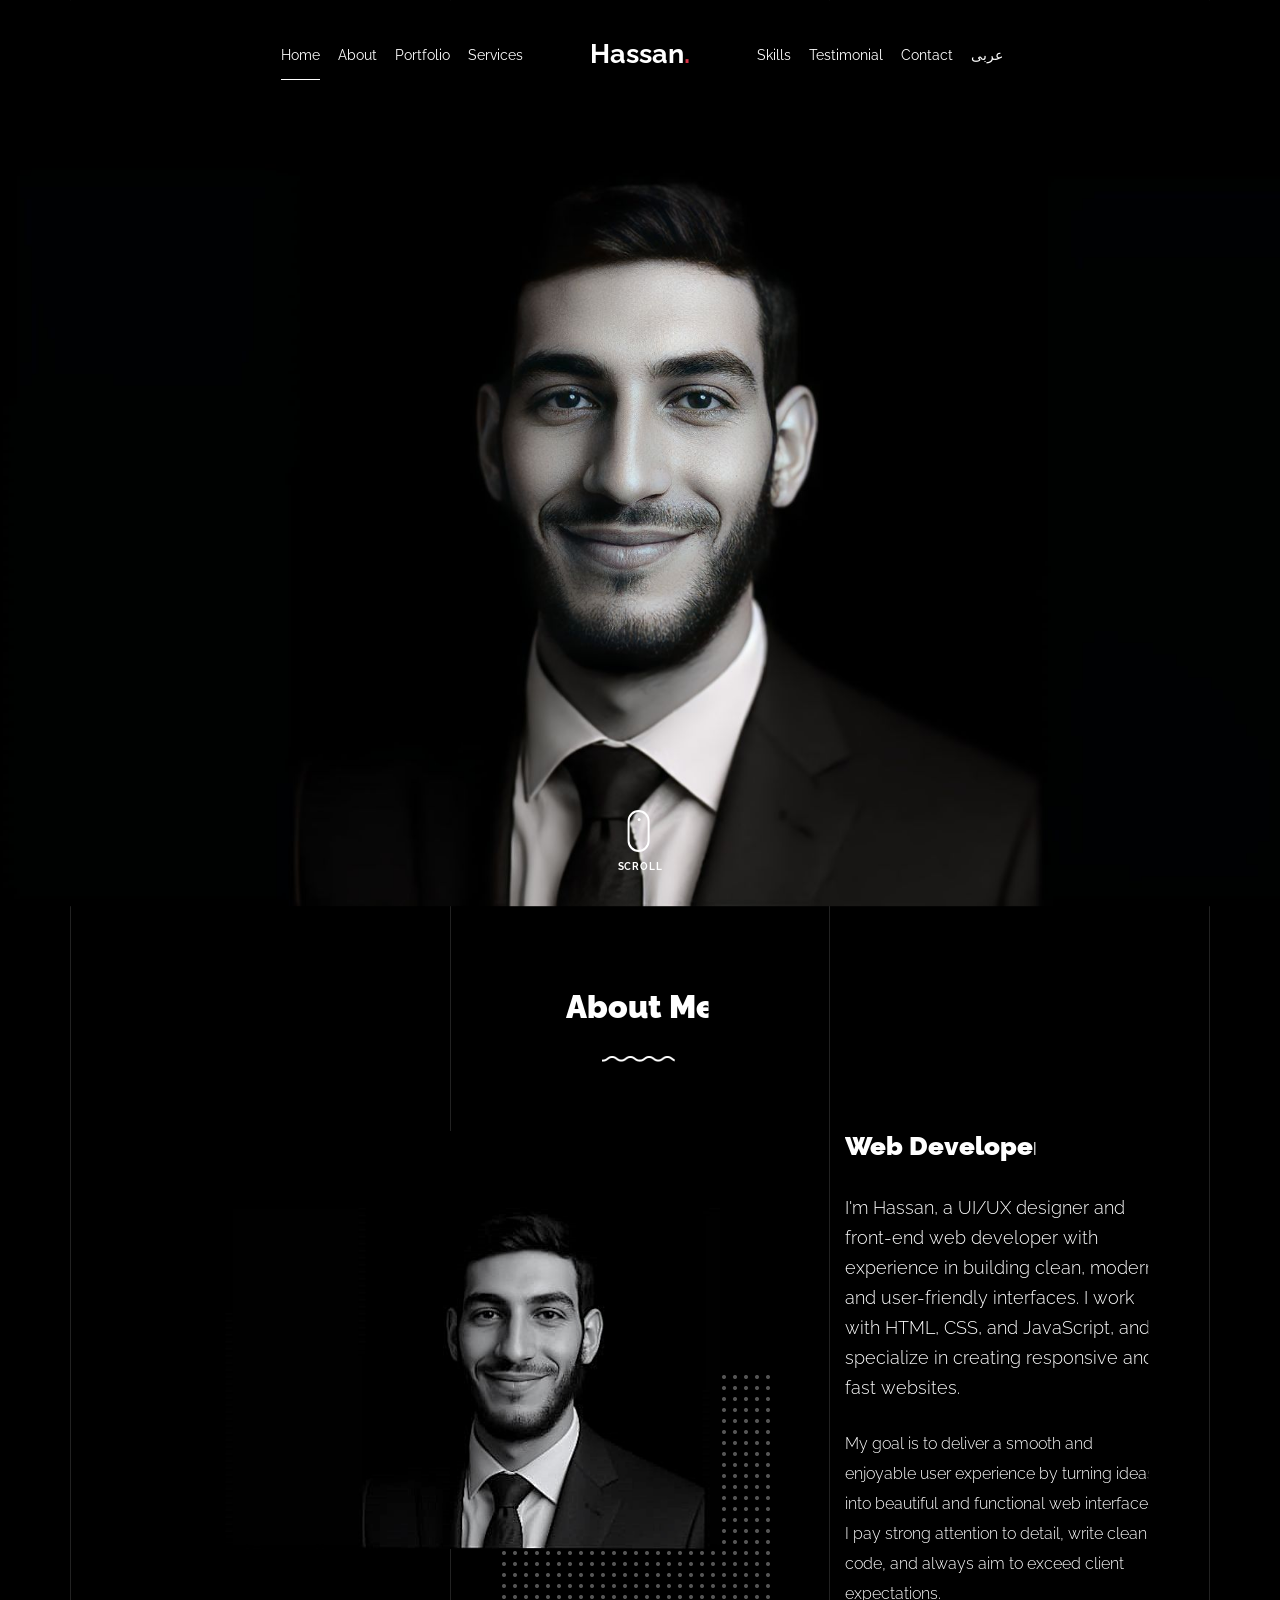
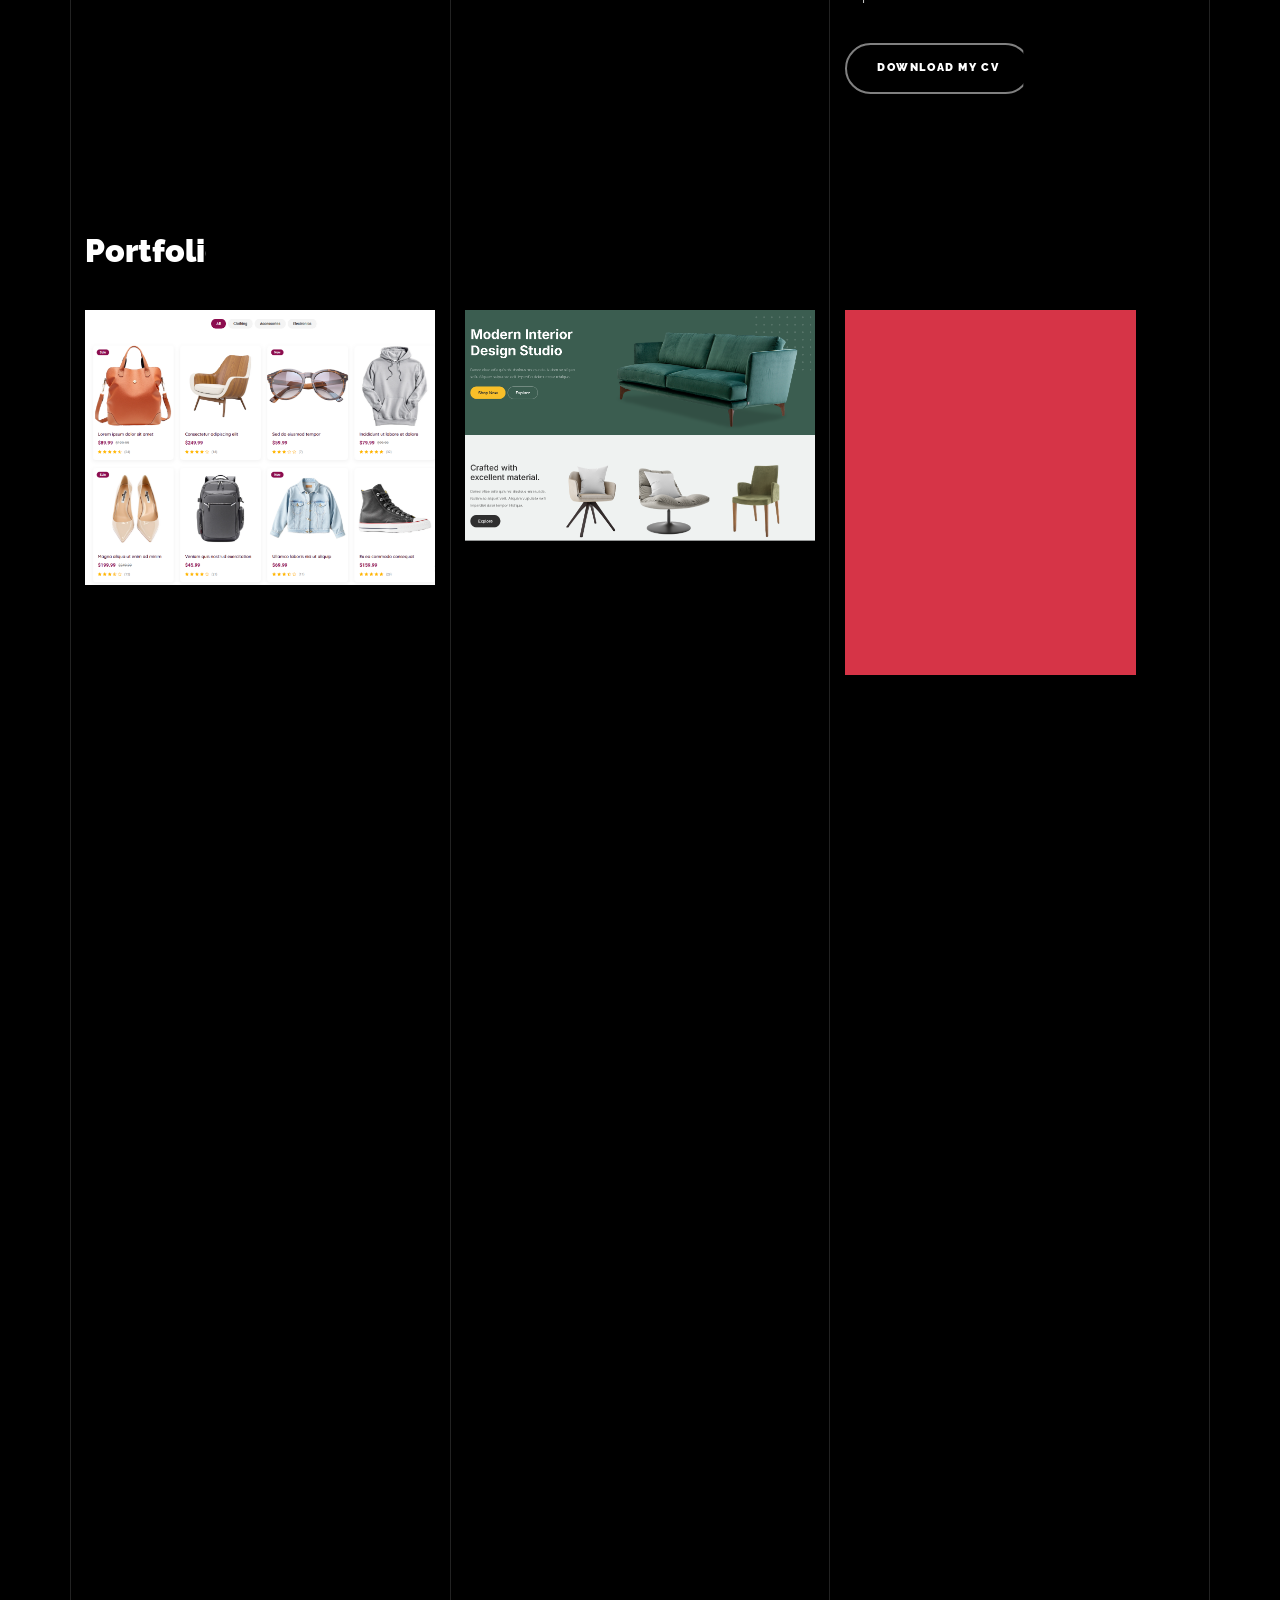
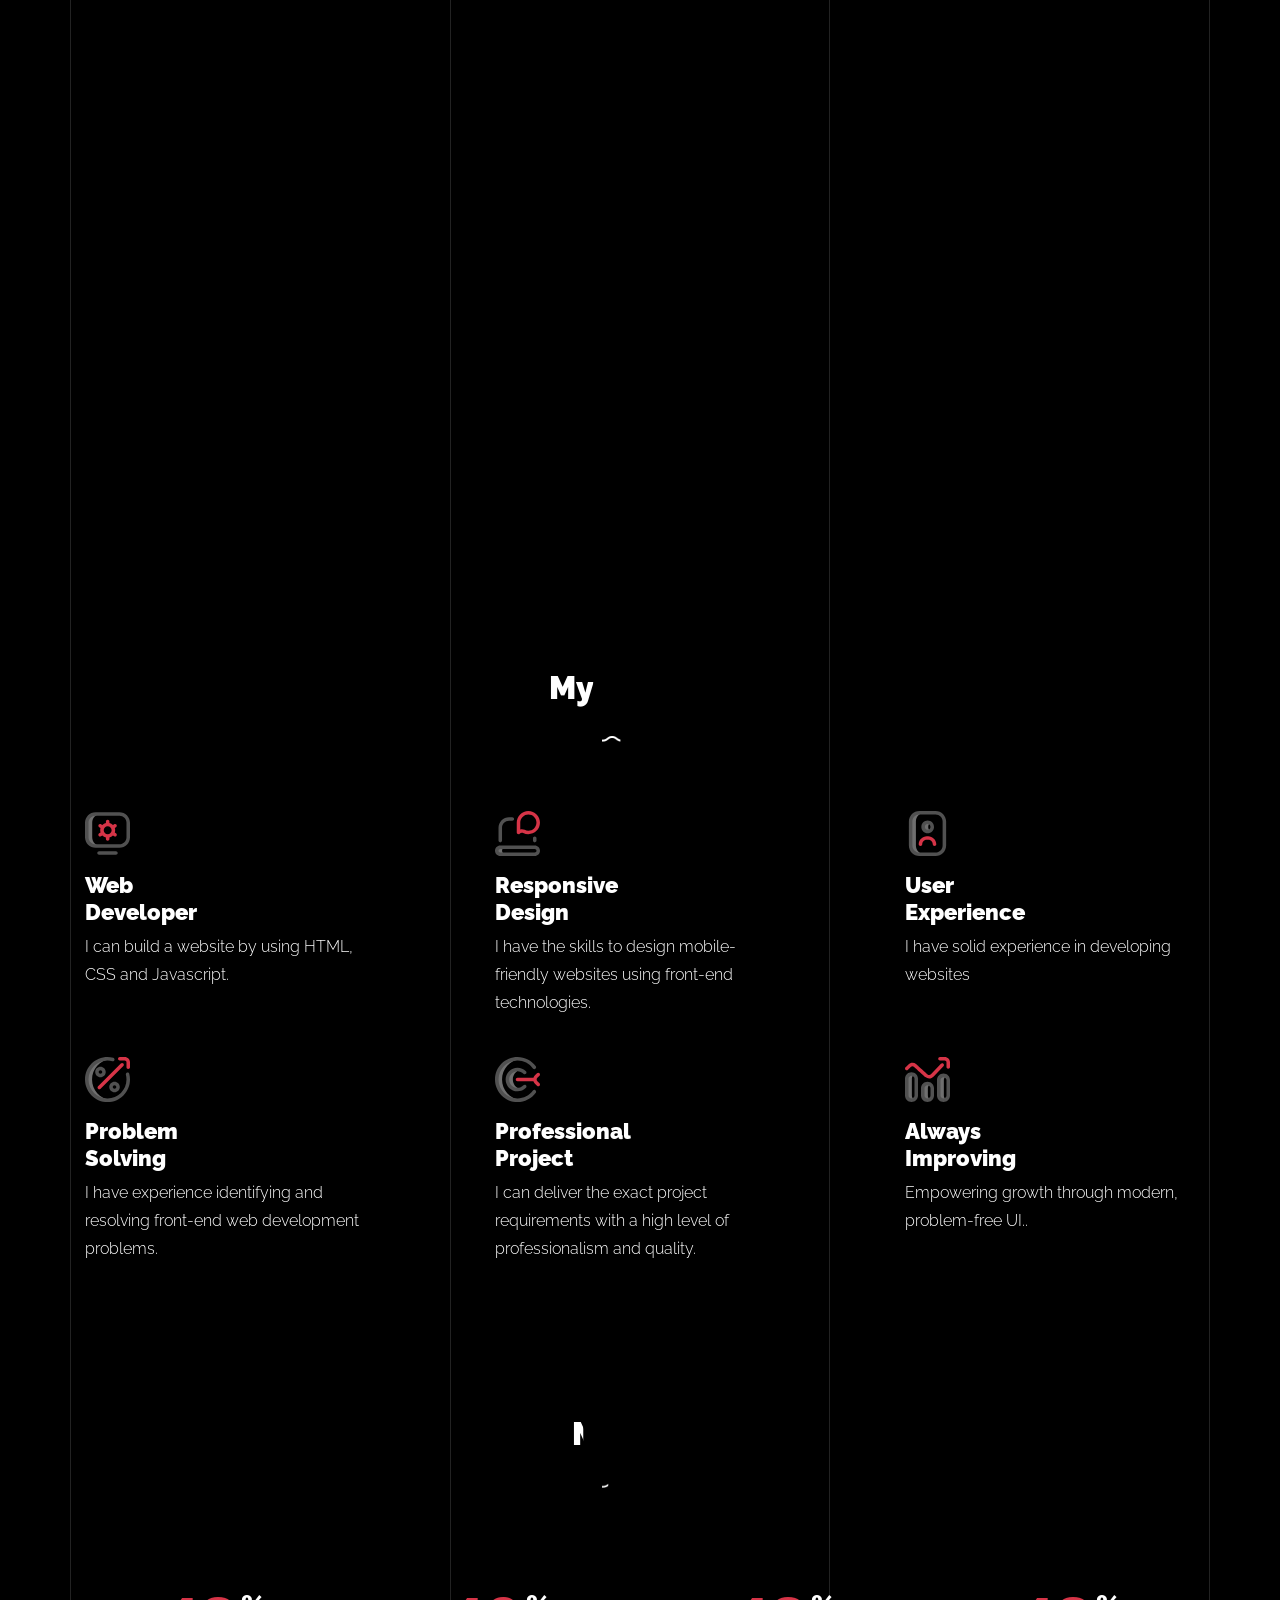
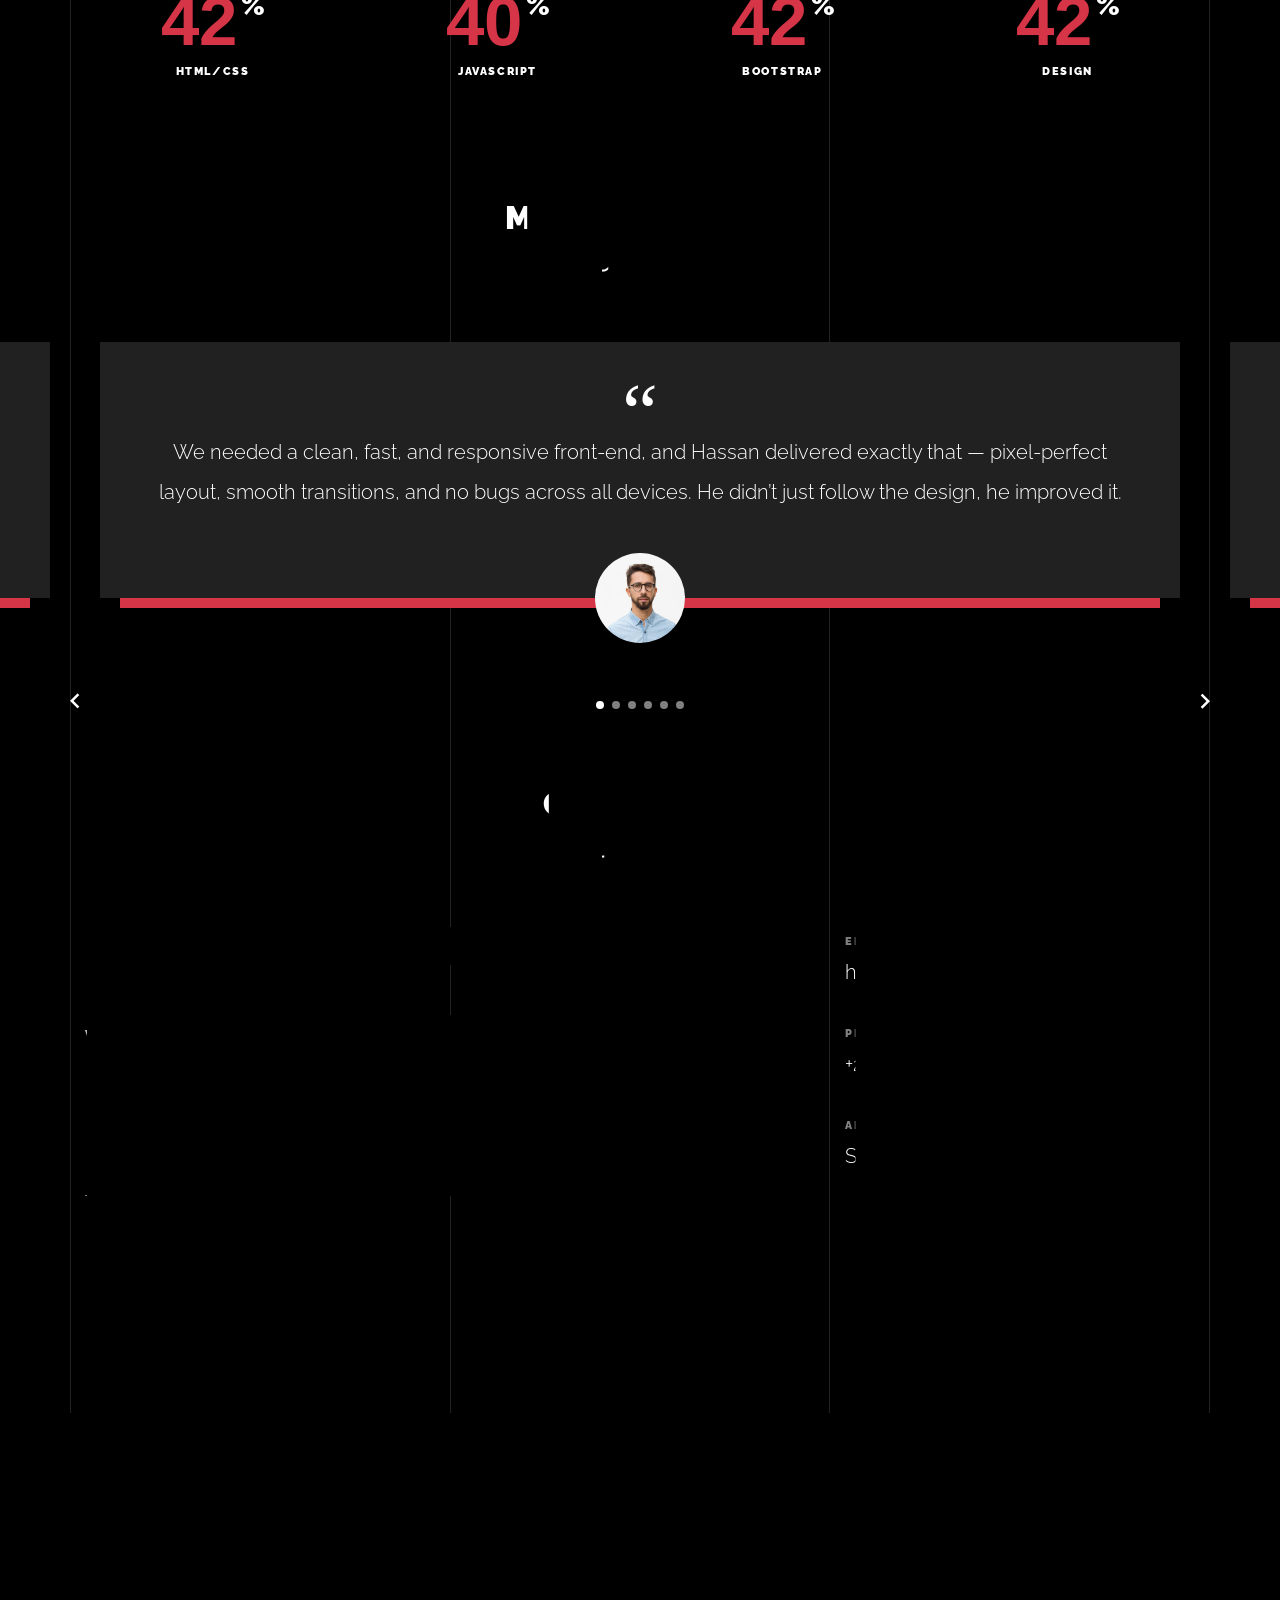
==== commit 719e5f30: "first commit" ====
--- a/index.html
+++ b/index.html
@@ -1,94 +1,84 @@
 <!doctype html>
 <html lang="en">
-  <head>
-    <title>Unfold &mdash; A onepage portfolio HTML template by Colorlib</title>
-    <meta charset="utf-8">
-    <meta name="viewport" content="width=device-width, initial-scale=1, shrink-to-fit=no">
-
-    <meta name="description" content="">
-    <meta name="keywords" content="html, css, javascript, jquery">
-    <meta name="author" content="">
-
-    <link rel="stylesheet" href="css/vendor/icomoon/style.css">
-    <link rel="stylesheet" href="css/vendor/owl.carousel.min.css">
-    <link rel="stylesheet" href="css/vendor/animate.min.css">
-    <link rel="stylesheet" href="css/vendor/aos.css">
-    <link rel="stylesheet" href="css/vendor/bootstrap.min.css">
-    <link rel="stylesheet" href="css/vendor/jquery.fancybox.min.css">
-    
-
-    <!-- Theme Style -->
-    <link rel="stylesheet" href="css/style.css">
-
-  </head>
-  <body data-spy="scroll" data-target=".site-nav-target" data-offset="200">
-
-    <nav class="unslate_co--site-mobile-menu">
-      <div class="close-wrap d-flex">
-        <a href="#" class="d-flex ml-auto js-menu-toggle">
-          <span class="close-label">Close</span>
-          <div class="close-times">
-            <span class="bar1"></span>
-            <span class="bar2"></span>
-          </div>
-        </a>
+
+<head>
+  <title>Hassan </title>
+  <meta charset="utf-8">
+  <meta name="viewport" content="width=device-width, initial-scale=1, shrink-to-fit=no">
+
+  <meta name="description" content="">
+  <meta name="keywords" content="html, css, javascript, jquery">
+  <meta name="author" content="">
+
+  <link rel="stylesheet" href="css/vendor/icomoon/style.css">
+  <link rel="stylesheet" href="css/vendor/owl.carousel.min.css">
+  <link rel="stylesheet" href="css/vendor/animate.min.css">
+  <link rel="stylesheet" href="css/vendor/aos.css">
+  <link rel="stylesheet" href="css/vendor/bootstrap.min.css">
+  <link rel="stylesheet" href="css/vendor/jquery.fancybox.min.css">
+  <link rel="stylesheet" href="https://cdnjs.cloudflare.com/ajax/libs/font-awesome/6.7.2/css/all.min.css"
+    integrity="sha512-Evv84Mr4kqVGRNSgIGL/F/aIDqQb7xQ2vcrdIwxfjThSH8CSR7PBEakCr51Ck+w+/U6swU2Im1vVX0SVk9ABhg=="
+    crossorigin="anonymous" referrerpolicy="no-referrer" />
+  <script type="text/javascript" src="https://cdn.weglot.com/weglot.min.js"></script>
+
+
+  <!-- Theme Style -->
+  <link rel="stylesheet" href="css/style.css">
+
+</head>
+
+<body data-spy="scroll" data-target=".site-nav-target" data-offset="200">
+
+  <nav class="unslate_co--site-mobile-menu">
+    <div class="close-wrap d-flex">
+      <a href="#" class="d-flex ml-auto js-menu-toggle">
+        <span class="close-label">Close</span>
+        <div class="close-times">
+          <span class="bar1"></span>
+          <span class="bar2"></span>
+        </div>
+      </a>
+    </div>
+    <div class="site-mobile-inner"></div>
+  </nav>
+
+
+  <div class="unslate_co--site-wrap">
+
+    <div class="unslate_co--site-inner">
+
+      <div class="lines-wrap">
+        <div class="lines-inner">
+          <div class="lines"></div>
+        </div>
       </div>
-      <div class="site-mobile-inner"></div>
-    </nav>
-
-
-    <div class="unslate_co--site-wrap">
-
-      <div class="unslate_co--site-inner">
-
-        <div class="lines-wrap">
-          <div class="lines-inner">
-            <div class="lines"></div>
-          </div>
-        </div>
-        <!-- END lines -->
-      
+      <!-- END lines -->
+
       <nav class="unslate_co--site-nav site-nav-target">
 
         <div class="container">
-        
+
           <div class="row align-items-center justify-content-between text-left">
             <div class="col-md-5 text-right">
               <ul class="site-nav-ul js-clone-nav text-left d-none d-lg-inline-block">
                 <li class="has-children">
                   <a href="#home-section" class="nav-link">Home</a>
-                  <ul class="dropdown">
-                    <li>
-                      <a href="index.html">Hero Image BG</a>
-                    </li>
-                    <li>
-                      <a href="index-video.html">Video BG</a>
-                    </li>
-                    <li>
-                      <a href="index-hero-slider.html">Hero Slider</a>
-                    </li>
-                    <li>
-                      <a href="index-sidebar-menu.html">Sidebar Menu</a>
-                    </li>
-                    <li>
-                      <a href="index-right-menu.html">Right Menu</a>
-                    </li>
-                  </ul>
+
                 </li>
+                <li><a href="#about-section" class="nav-link">About</a></li>
                 <li><a href="#portfolio-section" class="nav-link">Portfolio</a></li>
-                <li><a href="#about-section" class="nav-link">About</a></li>
                 <li><a href="#services-section" class="nav-link">Services</a></li>
               </ul>
             </div>
             <div class="site-logo pos-absolute">
-              <a href="index.html" class="unslate_co--site-logo">Unfold<span>.</span></a>
+              <a href="index.html" class="unslate_co--site-logo">Hassan<span>.</span></a>
             </div>
             <div class="col-md-5 text-right text-lg-left">
               <ul class="site-nav-ul js-clone-nav text-left d-none d-lg-inline-block">
                 <li><a href="#skills-section" class="nav-link">Skills</a></li>
                 <li><a href="#testimonial-section" class="nav-link">Testimonial</a></li>
-                <li><a href="#journal-section" class="nav-link">Journal</a></li>
                 <li><a href="#contact-section" class="nav-link">Contact</a></li>
+                <li><a href="arabic/index.html" class="nav-link">عربى</a></li>
               </ul>
 
               <ul class="site-nav-ul-none-onepage text-right d-inline-block d-lg-none">
@@ -102,20 +92,22 @@
       </nav>
       <!-- END nav -->
 
-      <div class="cover-v1 jarallax" style="background-image: url('images/cover_bg_2.jpg');" id="home-section">
+      <div class="cover-v1 jarallax"
+        style="background-image: url('images/WhatsApp\ Image\ 2025-07-02\ at\ 23.52.38_c4b50a8e.jpg');"
+        id="home-section">
         <div class="container">
           <div class="row align-items-center">
-              
-            <div class="col-md-7 mx-auto text-center">
-              <h1 class="heading gsap-reveal-hero">Unfold</h1>
-              <h2 class="subheading gsap-reveal-hero">I’m Glenn Chapman Hoyer A Product Designer Based In San Francisco</h2>
-            </div>
-
-          </div>
-        </div>
-
-
-        <a href="#portfolio-section" class="mouse-wrap smoothscroll">
+
+            <!-- <div class="col-md-7 mx-auto text-center" style="bottom: 370px;">
+              <h1 class="heading gsap-reveal-hero">Hi</h1>
+              <h2 class="subheading gsap-reveal-hero">I’m Hassan Mohamed A Front End Develober</h2>
+            </div> -->
+
+          </div>
+        </div>
+
+
+        <a href="#about-section" class="mouse-wrap smoothscroll">
           <span class="mouse">
             <span class="scroll"></span>
           </span>
@@ -126,11 +118,59 @@
       <!-- END .cover-v1 -->
 
 
+
+
+
+
+
+      <div class="unslate_co--section" id="about-section">
+        <div class="container">
+
+          <div class="section-heading-wrap text-center mb-5">
+            <h2 class="heading-h2 text-center divider"><span class="gsap-reveal">About Me</span></h2>
+            <span class="gsap-reveal">
+              <img src="images/divider.png" alt="divider" width="76">
+            </span>
+          </div>
+
+
+          <div class="row mt-5 justify-content-between">
+            <div class="col-lg-7 mb-5 mb-lg-0">
+              <figure class="dotted-bg gsap-reveal-img ">
+                <img src="images/WhatsApp Image 2025-06-24 at 19.05.59_8f1cf5b6 - Copy.jpg" alt="Image"
+                  class="img-fluid">
+              </figure>
+            </div>
+            <div class="col-lg-4 pr-lg-5">
+              <h3 class="mb-4 heading-h3"><span class="gsap-reveal">Web Developer</span></h3>
+              <p class="lead gsap-reveal">I'm Hassan, a UI/UX designer and front-end web developer with experience in
+                building clean, modern, and user-friendly interfaces. I work with HTML, CSS, and JavaScript, and I
+                specialize in creating responsive and fast websites. </p>
+              <p class="mb-4 gsap-reveal">My goal is to deliver a smooth and enjoyable user experience by turning ideas
+                into beautiful and functional web interfaces. I pay strong attention to detail, write clean code, and
+                always aim to exceed client expectations.</p>
+              <p class="gsap-reveal"><a href="#" class="btn btn-outline-pill btn-custom-light">Download my CV</a></p>
+            </div>
+          </div>
+        </div>
+      </div>
+
+
+
+
+
+
+
+
       <div class="unslate_co--section" id="portfolio-section">
         <div class="container">
-          
-          
-          <div class="relative"><div class="loader-portfolio-wrap"><div class="loader-portfolio"></div></div> </div>
+
+
+          <div class="relative">
+            <div class="loader-portfolio-wrap">
+              <div class="loader-portfolio"></div>
+            </div>
+          </div>
           <div id="portfolio-single-holder"></div>
 
           <div class="portfolio-wrapper">
@@ -152,181 +192,263 @@
             </div>
 
 
-            
+
             <div id="posts" class="row gutter-isotope-item">
               <div class="item web branding col-sm-6 col-md-6 col-lg-4 isotope-mb-2">
-                <a href="portfolio-single-1.html" class="portfolio-item ajax-load-page isotope-item gsap-reveal-img" data-id="1">
-                    <div class="overlay">
-                      <span class="wrap-icon icon-link2"></span>
-                      <div class="portfolio-item-content">
-                        <h3>Shoe Rebranding</h3>
-                        <p>web, branding</p>
-                      </div>
-                    </div>
-                    <img src="images/work_1_md.jpg" class="lazyload  img-fluid" alt="Images" />
-                  </a>
-              </div>
+                <a href="https://hassan6102.github.io/FashionStore/" target="_blank"
+                  class="portfolio-item isotope-item gsap-reveal-img">
+                  <div class="overlay">
+                    <span class="wrap-icon icon-link2"></span>
+                    <div class="portfolio-item-content">
+                      <h3>Online store</h3>
+                      <p>web, branding</p>
+                    </div>
+                  </div>
+                  <img src="images/Screenshot 2025-06-25 151617.png" class="lazyload img-fluid" alt="Images" />
+                </a>
+              </div>
+              <!-- ----------------- -->
               <div class="item branding packaging illustration col-sm-6 col-md-6 col-lg-4 isotope-mb-2 ">
-                <a href="portfolio-single-3.html" class="portfolio-item ajax-load-page item-portrait isotope-item gsap-reveal-img" data-id="3">
-                    <div class="overlay">
-                      <span class="wrap-icon icon-link2"></span>
-                      <div class="portfolio-item-content">
-                        <h3>Reworking</h3>
-                        <p>branding, packaging, illustration</p>
-                      </div>
-                    </div>
-                    <img src="images/work_2_md.jpg" class="lazyload  img-fluid" alt="Images" />
-                  </a>
-              </div>
-
+                <a href="https://hassan6102.github.io/3afsh/" target="_blank"
+                  class="portfolio-item isotope-item gsap-reveal-img">
+                  <div class="overlay">
+                    <span class="wrap-icon icon-link2"></span>
+                    <div class="portfolio-item-content">
+                      <h3>Furniture store</h3>
+                      <p>web, branding</p>
+                    </div>
+                  </div>
+                  <img src="images/Screenshot 2025-04-28 015030.png" class="lazyload img-fluid" alt="Images" />
+                </a>
+              </div>
+              <!-- -------------  -->
               <div class="item branding packaging col-sm-6 col-md-6 col-lg-4 isotope-mb-2">
-                <a href="portfolio-single-4.html" class="portfolio-item isotope-item gsap-reveal-img ajax-load-page" data-id="4">
-                    <div class="overlay">
-                      <span class="wrap-icon icon-link2"></span>
-                      <div class="portfolio-item-content">
-                        <h3>Modern Building</h3>
-                        <p>branding, packaging</p>
-                      </div>
-                    </div>
-                    <img src="images/work_3_md.jpg" class="lazyload  img-fluid" alt="Images" />
-                  </a>
-              </div>
-
+                <a href="https://hassan6102.github.io/resturant/" target="_blank"
+                  class="portfolio-item isotope-item gsap-reveal-img">
+                  <div class="overlay">
+                    <span class="wrap-icon icon-link2"></span>
+                    <div class="portfolio-item-content">
+                      <h3>Resturant</h3>
+                      <p>Eating and food</p>
+                    </div>
+                  </div>
+                  <img src="images/Screenshot 2025-06-25 161706.png" class="lazyload img-fluid" alt="Images" />
+                </a>
+              </div>
+              <!-- -------------  -->
               <div class="item web packaging col-sm-6 col-md-6 col-lg-4 isotope-mb-2">
-
-                <a href="images/work_4_full.jpg" class="portfolio-item isotope-item gsap-reveal-img" data-fancybox="gallery" data-caption="Watch">
-                    <div class="overlay">
-                      <span class="wrap-icon icon-photo2"></span>
-                      <div class="portfolio-item-content">
-                        <h3>Watch</h3>
-                        <p>web, packaging</p>
-                      </div>
-                    </div>
-                    <img src="images/work_4_full.jpg" class="lazyload  img-fluid" alt="Images" />
-                  </a>
-
-              </div>
+                <a href="https://hassan6102.github.io/shop/" target="_blank"
+                  class="portfolio-item isotope-item gsap-reveal-img">
+                  <div class="overlay">
+                    <span class="wrap-icon icon-link2"></span>
+                    <div class="portfolio-item-content">
+                      <h3>Online shop</h3>
+                      <p>Fashion clothes</p>
+                    </div>
+                  </div>
+                  <img src="images/Screenshot 2025-06-25 162157.png" class="lazyload img-fluid" alt="Images" />
+                </a>
+              </div>
+              <!-- -------------  -->
+
+
+
 
               <div class="item illustration packaging col-sm-6 col-md-6 col-lg-4 isotope-mb-2">
-                <a href="images/work_5_md.jpg" class="portfolio-item isotope-item gsap-reveal-img" data-fancybox="gallery" data-caption="Shoe Rebranding">
-                    <div class="overlay">
-                      <span class="wrap-icon icon-photo2"></span>
-                      <div class="portfolio-item-content">
-                        <h3>Shoe Rebranding</h3>
-                        <p>illustration, packaging</p>
-                      </div>
-                    </div>
-                    <img src="images/work_5_md.jpg" class="lazyload  img-fluid" alt="Images" />
-                  </a>
-              </div>
+                <a href="https://hassan6102.github.io/clinc/" target="_blank"
+                  class="portfolio-item isotope-item gsap-reveal-img">
+                  <div class="overlay">
+                    <span class="wrap-icon icon-link2"></span>
+                    <div class="portfolio-item-content">
+                      <h3>clinic</h3>
+                      <p>Medical field</p>
+                    </div>
+                  </div>
+                  <img src="images/Screenshot 2025-06-25 162746.png" class="lazyload img-fluid" alt="Images" />
+                </a>
+              </div>
+              <!-- -------------  -->
+
+
+
+
 
               <div class="item web branding col-sm-6 col-md-6 col-lg-4 isotope-mb-2">
-                <a href="portfolio-single-2.html" class="portfolio-item ajax-load-page item-portrait isotope-item gsap-reveal-img" data-id="2">
-                    <div class="overlay">
-                      <span class="wrap-icon icon-link2"></span>
-                      <div class="portfolio-item-content">
-                        <h3>Reshape</h3>
-                        <p>web, branding</p>
-                      </div>
-                    </div>
-                    <img src="images/work_6_md.jpg" class="lazyload  img-fluid" alt="Images" />
-                  </a>
-              </div>
-
+                <a href="https://iron-pulse-website.lovable.app/" target="_blank"
+                  class="portfolio-item isotope-item gsap-reveal-img">
+                  <div class="overlay">
+                    <span class="wrap-icon icon-link2"></span>
+                    <div class="portfolio-item-content">
+                      <h3>Fitness</h3>
+                      <p>private trainer
+                      </p>
+                    </div>
+                  </div>
+                  <img src="images/Screenshot 2025-06-25 200508.png" class="lazyload img-fluid" alt="Images" />
+                </a>
+              </div>
+              <!-- -------------  -->
               <div class="item branding packaging col-sm-6 col-md-6 col-lg-4 isotope-mb-2">
-                <a href="images/work_7_a_md.jpg" class="portfolio-item item-portrait isotope-item gsap-reveal-img " data-fancybox="gallery" data-caption="Modern Building">
-                    <div class="overlay">
-                      <span class="wrap-icon icon-photo2"></span>
-                      <div class="portfolio-item-content">
-                        <h3>Modern Building</h3>
-                        <p>branding, packaging</p>
-                      </div>
-                    </div>
-                    <img src="images/work_7_a_md.jpg" class="lazyload  img-fluid" alt="Images" />
-                  </a>
-              </div>
-
+                <a href="https://education-nu-vert.vercel.app/" target="_blank"
+                  class="portfolio-item isotope-item gsap-reveal-img">
+                  <div class="overlay">
+                    <span class="wrap-icon icon-link2"></span>
+                    <div class="portfolio-item-content">
+                      <h3>platform</h3>
+                      <p>education
+                      </p>
+                    </div>
+                  </div>
+                  <img src="images/Screenshot 2025-07-02 221211.png" class="lazyload img-fluid" alt="Images" />
+                </a>
+              </div>
+              <!-- -------------  -->
               <div class="item web branding col-sm-6 col-md-6 col-lg-4 isotope-mb-2">
-                <a href="https://www.youtube.com/watch?v=mwtbEGNABWU" class="portfolio-item isotope-item gsap-reveal-img" data-fancybox="gallery" data-caption="Showreel 2019">
-                    <div class="overlay">
-                      <span class="wrap-icon icon-play_circle_filled"></span>
-                      <div class="portfolio-item-content">
-                        <h3>Showreel 2019</h3>
-                        <p>web, branding</p>
-                      </div>
-                    </div>
-                    <img src="images/work_8_md.jpg" class="lazyload  img-fluid" alt="Images" />
-                  </a>
-              </div>
-
+                <a href="https://hassan6102.github.io/delevary/" target="_blank"
+                  class="portfolio-item isotope-item gsap-reveal-img">
+                  <div class="overlay">
+                    <span class="wrap-icon icon-link2"></span>
+                    <div class="portfolio-item-content">
+                      <h3>Delivery company</h3>
+                      <p>business
+                      </p>
+                    </div>
+                  </div>
+                  <img src="images/Screenshot 2025-06-25 210915.png" class="lazyload img-fluid" alt="Images" />
+                </a>
+              </div>
+              <!-- -------------  -->
               <div class="item web illustration col-sm-6 col-md-6 col-lg-4 isotope-mb-2">
-                <a href="images/work_9_a_md.jpg" class="portfolio-item isotope-item gsap-reveal-img" data-fancybox="gallery" data-caption="Render Packaging">
-                    <div class="overlay">
-                      <span class="wrap-icon icon-photo2"></span>
-                      <div class="portfolio-item-content">
-                        <h3>Render Packaging</h3>
-                        <p>web, illustration</p>
-                      </div>
-                    </div>
-                    <img src="images/work_9_a_md.jpg" class="lazyload  img-fluid" alt="Images" />
-                  </a>
-              </div>
-
-            </div>
-            
-          </div>
-
-
+                <a href="https://hassan6102.github.io/clinc1/" target="_blank"
+                  class="portfolio-item isotope-item gsap-reveal-img">
+                  <div class="overlay">
+                    <span class="wrap-icon icon-link2"></span>
+                    <div class="portfolio-item-content">
+                      <h3>clinic</h3>
+                      <p>Medical field</p>
+                    </div>
+                  </div>
+                  <img src="images/Screenshot 2025-06-25 211634.png" class="lazyload img-fluid" alt="Images" />
+                </a>
+              </div>
+
+              <div class="item branding packaging col-sm-6 col-md-6 col-lg-4 isotope-mb-2">
+                <a href="https://hassan6102.github.io/business/" target="_blank"
+                  class="portfolio-item isotope-item gsap-reveal-img">
+                  <div class="overlay">
+                    <span class="wrap-icon icon-link2"></span>
+                    <div class="portfolio-item-content">
+                      <h3>a company</h3>
+                      <p>business
+                      </p>
+                    </div>
+                  </div>
+                  <img src="images/Screenshot 2025-06-25 210450.png" class="lazyload img-fluid" alt="Images" />
+                </a>
+              </div>
+              <div class="item branding packaging col-sm-6 col-md-6 col-lg-4 isotope-mb-2">
+                <a href="https://hassan6102.github.io/resturant-hassan/" target="_blank"
+                  class="portfolio-item isotope-item gsap-reveal-img">
+                  <div class="overlay">
+                    <span class="wrap-icon icon-link2"></span>
+                    <div class="portfolio-item-content">
+                      <h3>Resturant</h3>
+                      <p>Eating and food</p>
+                    </div>
+                  </div>
+                  <img src="images/Screenshot 2025-06-25 212706.png" class="lazyload img-fluid" alt="Images" />
+                </a>
+              </div>
+              <div class="item branding packaging col-sm-6 col-md-6 col-lg-4 isotope-mb-2">
+                <a href="https://hassan6102.github.io/cv/" target="_blank"
+                  class="portfolio-item isotope-item gsap-reveal-img">
+                  <div class="overlay">
+                    <span class="wrap-icon icon-link2"></span>
+                    <div class="portfolio-item-content">
+                      <h3> personal portfolio</h3>
+                      <p>cv</p>
+                    </div>
+                  </div>
+                  <img src="images/Screenshot 2025-06-25 213643.png" class="lazyload img-fluid" alt="Images" />
+                </a>
+              </div>
+              <div class="item branding packaging col-sm-6 col-md-6 col-lg-4 isotope-mb-2">
+                <a href="https://hassan6102.github.io/gym/" target="_blank"
+                  class="portfolio-item isotope-item gsap-reveal-img">
+                  <div class="overlay">
+                    <span class="wrap-icon icon-link2"></span>
+                    <div class="portfolio-item-content">
+                      <h3>Gym</h3>
+                      <p>Fitness
+                      </p>
+                    </div>
+                  </div>
+                  <img src="images/Screenshot 2025-06-25 220506.png" class="lazyload img-fluid" alt="Images" />
+                </a>
+              </div>
+              <div class="item web branding col-sm-6 col-md-6 col-lg-4 isotope-mb-2">
+                <a href="https://hassan6102.github.io/shop1/" target="_blank"
+                  class="portfolio-item isotope-item gsap-reveal-img">
+                  <div class="overlay">
+                    <span class="wrap-icon icon-link2"></span>
+                    <div class="portfolio-item-content">
+                      <h3>Online store</h3>
+                      <p>web, branding</p>
+                    </div>
+                  </div>
+                  <img src="images/Screenshot 2025-06-25 221508.png" class="lazyload img-fluid" alt="Images" />
+                </a>
+              </div>
+              <div class="item branding packaging col-sm-6 col-md-6 col-lg-4 isotope-mb-2">
+                <a href="https://hassan6102.github.io/divfolio/" target="_blank"
+                  class="portfolio-item isotope-item gsap-reveal-img">
+                  <div class="overlay">
+                    <span class="wrap-icon icon-link2"></span>
+                    <div class="portfolio-item-content">
+                      <h3> personal portfolio</h3>
+                      <p>cv</p>
+                    </div>
+                  </div>
+                  <img src="images/Screenshot 2025-06-25 231652.png" class="lazyload img-fluid" alt="Images" />
+                </a>
+              </div>
+            </div>
+          </div>
         </div>
       </div>
 
-
-      <div class="unslate_co--section">
-        <div class="container">
-          <div class="owl-carousel logo-slider">
-            <div class="logo-v1 gsap-reveal">
-              <img src="images/logo-google.png" alt="Image" class="img-fluid">
-            </div>
-            <div class="logo-v1 gsap-reveal">
-              <img src="images/logo-puma.png" alt="Image" class="img-fluid">
-            </div>
-            <div class="logo-v1 gsap-reveal">
-              <img src="images/logo-paypal.png" alt="Image" class="img-fluid">
-            </div>
-            <div class="logo-v1 gsap-reveal">
-              <img src="images/logo-adobe.png" alt="Image" class="img-fluid">
-            </div>
-          </div>
-        </div>
-      </div>
-
-
+      <!-- 
       <div class="unslate_co--section" id="about-section">
         <div class="container">
-          
+
           <div class="section-heading-wrap text-center mb-5">
             <h2 class="heading-h2 text-center divider"><span class="gsap-reveal">About Me</span></h2>
             <span class="gsap-reveal">
-            <img src="images/divider.png" alt="divider" width="76">
+              <img src="images/divider.png" alt="divider" width="76">
             </span>
           </div>
-          
+
 
           <div class="row mt-5 justify-content-between">
             <div class="col-lg-7 mb-5 mb-lg-0">
               <figure class="dotted-bg gsap-reveal-img ">
-                <img src="images/about_me_pic2.jpg" alt="Image" class="img-fluid">
+                <img src="images/WhatsApp Image 2025-06-24 at 19.05.59_8f1cf5b6 - Copy.jpg" alt="Image"
+                  class="img-fluid">
               </figure>
             </div>
             <div class="col-lg-4 pr-lg-5">
-              <h3 class="mb-4 heading-h3"><span class="gsap-reveal">We can make it together</span></h3>
-              <p class="lead gsap-reveal">Far far away, behind the word mountains, far from the countries Vokalia and Consonantia, there <a href="#">live the blind</a> texts. </p>
-              <p class="mb-4 gsap-reveal">A small river named Duden flows by their place and supplies it with the necessary regelialia. It is a paradisematic country, in which roasted parts of sentences fly into your mouth.</p>
+              <h3 class="mb-4 heading-h3"><span class="gsap-reveal">Web Developer</span></h3>
+              <p class="lead gsap-reveal">I'm Hassan, a UI/UX designer and front-end web developer with experience in
+                building clean, modern, and user-friendly interfaces. I work with HTML, CSS, and JavaScript, and I
+                specialize in creating responsive and fast websites. </p>
+              <p class="mb-4 gsap-reveal">My goal is to deliver a smooth and enjoyable user experience by turning ideas
+                into beautiful and functional web interfaces. I pay strong attention to detail, write clean code, and
+                always aim to exceed client expectations.</p>
               <p class="gsap-reveal"><a href="#" class="btn btn-outline-pill btn-custom-light">Download my CV</a></p>
             </div>
           </div>
         </div>
-      </div>
+      </div> -->
 
       <div class="unslate_co--section" id="services-section">
         <div class="container">
@@ -342,18 +464,20 @@
                 <div class="wrap-icon mb-3">
                   <img src="images/svg/001-options.svg" alt="Image" width="45">
                 </div>
-                <h3>Digital <br> Strategy</h3>
-                <p>A small river named Duden flows by their place and supplies it with the necessary regelialia. </p>
-              </div> 
+                <h3>Web <br> Developer</h3>
+                <p>I can build a website by using HTML, CSS and Javascript. </p>
+              </div>
             </div>
             <div class="col-md-6 col-lg-4 mb-4">
               <div class="feature-v1" data-aos="fade-up" data-aos-delay="100">
                 <div class="wrap-icon mb-3">
                   <img src="images/svg/002-chat.svg" alt="Icon" width="45">
                 </div>
-                <h3>Web <br> Design</h3>
-                <p>A small river named Duden flows by their place and supplies it with the necessary regelialia. </p>
-              </div> 
+                <h3>Responsive
+                  <br> Design
+                </h3>
+                <p>I have the skills to design mobile-friendly websites using front-end technologies. </p>
+              </div>
             </div>
             <div class="col-md-6 col-lg-4 mb-4">
               <div class="feature-v1" data-aos="fade-up" data-aos-delay="200">
@@ -361,8 +485,8 @@
                   <img src="images/svg/003-contact-book.svg" alt="Image" class="img-fluid" width="45">
                 </div>
                 <h3>User <br> Experience</h3>
-                <p>A small river named Duden flows by their place and supplies it with the necessary regelialia. </p>
-              </div> 
+                <p>I have solid experience in developing websites </p>
+              </div>
             </div>
 
             <div class="col-md-6 col-lg-4 mb-4">
@@ -370,27 +494,27 @@
                 <div class="wrap-icon mb-3">
                   <img src="images/svg/004-percentage.svg" alt="Image" width="45">
                 </div>
-                <h3>Web <br> Development</h3>
-                <p>A small river named Duden flows by their place and supplies it with the necessary regelialia. </p>
-              </div> 
+                <h3>Problem <br> Solving</h3>
+                <p>I have experience identifying and resolving front-end web development problems. </p>
+              </div>
             </div>
             <div class="col-md-6 col-lg-4 mb-4">
               <div class="feature-v1" data-aos="fade-up" data-aos-delay="100">
                 <div class="wrap-icon mb-3">
                   <img src="images/svg/006-goal.svg" alt="Image" width="45">
                 </div>
-                <h3>WordPress <br> Solutions</h3>
-                <p>A small river named Duden flows by their place and supplies it with the necessary regelialia. </p>
-              </div> 
+                <h3>Professional <br> Project</h3>
+                <p>I can deliver the exact project requirements with a high level of professionalism and quality. </p>
+              </div>
             </div>
             <div class="col-md-6 col-lg-4 mb-4">
               <div class="feature-v1" data-aos="fade-up" data-aos-delay="200">
                 <div class="wrap-icon mb-3">
                   <img src="images/svg/005-line-chart.svg" alt="Image" width="45">
                 </div>
-                <h3>Mobile <br> Applications</h3>
-                <p>A small river named Duden flows by their place and supplies it with the necessary regelialia. </p>
-              </div> 
+                <h3>Always <br> Improving</h3>
+                <p>Empowering growth through modern, problem-free UI.. </p>
+              </div>
             </div>
 
           </div>
@@ -407,15 +531,6 @@
 
           <div class="row pt-5">
             <div class="col-6 col-sm-6 mb-5 mb-lg-0 col-md-6 col-lg-3" data-aos="fade-up" data-aos-delay="0">
-              <div class="counter-v1 text-center">
-                <span class="number-wrap">
-                  <span class="number number-counter" data-number="90">0</span>
-                  <span class="append-text">%</span>
-                </span>
-                <span class="counter-label">WordPress</span>
-              </div>
-            </div>
-            <div class="col-6 col-sm-6 mb-5 mb-lg-0 col-md-6 col-lg-3" data-aos="fade-up" data-aos-delay="100">
               <div class="counter-v1 text-center">
                 <span class="number-wrap">
                   <span class="number number-counter" data-number="99">0</span>
@@ -424,13 +539,22 @@
                 <span class="counter-label">HTML/CSS</span>
               </div>
             </div>
-            <div class="col-6 col-sm-6 mb-5 mb-lg-0 col-md-6 col-lg-3" data-aos="fade-up" data-aos-delay="200">
+            <div class="col-6 col-sm-6 mb-5 mb-lg-0 col-md-6 col-lg-3" data-aos="fade-up" data-aos-delay="100">
               <div class="counter-v1 text-center">
                 <span class="number-wrap">
                   <span class="number number-counter" data-number="95">0</span>
                   <span class="append-text">%</span>
                 </span>
-                <span class="counter-label">jQuery</span>
+                <span class="counter-label">JavaScript</span>
+              </div>
+            </div>
+            <div class="col-6 col-sm-6 mb-5 mb-lg-0 col-md-6 col-lg-3" data-aos="fade-up" data-aos-delay="200">
+              <div class="counter-v1 text-center">
+                <span class="number-wrap">
+                  <span class="number number-counter" data-number="99">0</span>
+                  <span class="append-text">%</span>
+                </span>
+                <span class="counter-label">Bootstrap</span>
               </div>
             </div>
             <div class="col-6 col-sm-6 mb-5 mb-lg-0 col-md-6 col-lg-3" data-aos="fade-up" data-aos-delay="300">
@@ -461,14 +585,17 @@
               <div class="testimonial-inner-bg">
                 <span class="quote">&ldquo;</span>
                 <blockquote>
-                  Far far away, behind the word mountains, far from the countries Vokalia and Consonantia, there live the blind texts. Separated they live in Bookmarksgrove right at the coast of the Semantics, a large language ocean. A small river named Duden flows by their place and supplies it with the necessary regelialia. It is a paradisematic country, in which roasted parts of sentences fly into your mouth.
+
+                  We needed a clean, fast, and responsive front-end, and Hassan delivered exactly that — pixel-perfect
+                  layout, smooth transitions, and no bugs across all devices. He didn’t just follow the design, he
+                  improved it.
                 </blockquote>
               </div>
-              
+
               <div class="testimonial-author-info">
                 <img src="images/person_man_1.jpg" alt="Image">
-                <h3>Eric Ingram</h3>
-                <span class="d-block position">Product Designer @facebook</span>
+
+
               </div>
 
             </div>
@@ -478,14 +605,15 @@
               <div class="testimonial-inner-bg">
                 <span class="quote">&ldquo;</span>
                 <blockquote>
-                  Far far away, behind the word mountains, far from the countries Vokalia and Consonantia, there live the blind texts. Separated they live in Bookmarksgrove right at the coast of the Semantics, a large language ocean. A small river named Duden flows by their place and supplies it with the necessary regelialia. It is a paradisematic country, in which roasted parts of sentences fly into your mouth.
+                  Hassan turned our ideas into a fully functional user interface in record time. His attention to
+                  detail, from button states to animations, made the website feel alive. The result was beyond what we
+                  imagined.
                 </blockquote>
               </div>
-              
+
               <div class="testimonial-author-info">
-                <img src="images/person_man_2.jpg" alt="Image">
-                <h3>Ryan Mullins</h3>
-                <span class="d-block position">Product Designer @Shopify</span>
+
+
               </div>
 
             </div>
@@ -495,14 +623,68 @@
               <div class="testimonial-inner-bg">
                 <span class="quote">&ldquo;</span>
                 <blockquote>
-                  Far far away, behind the word mountains, far from the countries Vokalia and Consonantia, there live the blind texts. Separated they live in Bookmarksgrove right at the coast of the Semantics, a large language ocean. A small river named Duden flows by their place and supplies it with the necessary regelialia. It is a paradisematic country, in which roasted parts of sentences fly into your mouth.
+                  It’s rare to find a front-end developer who combines technical skills with real UX thinking. Hassan
+                  understood the users, not just the code — and that’s what made our project stand out.
+
+
                 </blockquote>
               </div>
-              
+
               <div class="testimonial-author-info">
-                <img src="images/person_woman_1.jpg" alt="Image">
-                <h3>Erica Miller</h3>
-                <span class="d-block position">Product Designer @Twitter</span>
+
+              </div>
+
+            </div>
+          </div>
+          <div>
+            <div class="testimonial-v1">
+              <div class="testimonial-inner-bg">
+                <span class="quote">&ldquo;</span>
+                <blockquote>
+                  Every element Hassan built was crafted with care. He made sure everything worked perfectly across
+                  screen sizes, browsers, and even dark mode. Communication was clear and deadlines were always met.
+                </blockquote>
+              </div>
+
+              <div class="testimonial-author-info">
+
+              </div>
+
+            </div>
+          </div>
+
+          <div>
+            <div class="testimonial-v1">
+              <div class="testimonial-inner-bg">
+                <span class="quote">&ldquo;</span>
+                <blockquote>
+                  We hired Hassan for front-end work, but what we got was more than just clean code. His suggestions
+                  improved our user flow, simplified the design, and made the whole site more interactive and fast.
+
+
+                </blockquote>
+              </div>
+
+              <div class="testimonial-author-info">
+
+              </div>
+
+            </div>
+          </div>
+          <div>
+            <div class="testimonial-v1">
+              <div class="testimonial-inner-bg">
+                <span class="quote">&ldquo;</span>
+                <blockquote>
+                  What stood out the most was Hassan’s ability to break complex UI requirements into simple, reusable
+                  components. Our React front-end became more scalable and easier to maintain thanks to his input.
+
+
+                </blockquote>
+              </div>
+
+              <div class="testimonial-author-info">
+
               </div>
 
             </div>
@@ -511,87 +693,6 @@
 
       </div>
       <!-- END testimonial -->
-
-      <div class="unslate_co--section" id="journal-section">
-        <div class="container">
-          <div class="section-heading-wrap text-center mb-5">
-            <h2 class="heading-h2 text-center divider"><span class="gsap-reveal">My Journal</span></h2>
-            <span class="gsap-reveal"><img src="images/divider.png" alt="divider" width="76"></span>
-          </div>
-
-          
-          <div class="row gutter-v4 align-items-stretch">
-            <div class="col-sm-6 col-md-6 col-lg-8 blog-post-entry" data-aos="fade-up" data-aos-delay="0">
-
-              <a href="blog-single.html" class="grid-item blog-item w-100 h-100">
-                <div class="overlay">
-                  <div class="portfolio-item-content">
-                    <h3>A Mounteering Guide For Beginners</h3>
-                    <p class="post-meta">By Joefrey <span class="small">&bullet;</span> 5 mins read</p>
-                  </div>
-                </div>
-                <img src="images/post_1.jpg" class="lazyload" alt="Image" />
-              </a>
-
-
-            </div>
-            <div class="col-sm-6 col-md-6 col-lg-4 blog-post-entry" data-aos="fade-up" data-aos-delay="100">
-              <a href="blog-single.html" class="grid-item blog-item w-100 h-100">
-                <div class="overlay">
-                  <div class="portfolio-item-content">
-                    <h3>A Mounteering Guide For Beginners</h3>
-                    <p class="post-meta">By Joefrey <span class="small">&bullet;</span> 5 mins read</p>
-                  </div>
-                </div>
-                <img src="images/post_2.jpg" class="lazyload" alt="Image" />
-              </a>
-            </div>
-
-
-            <div class="col-sm-6 col-md-6 col-lg-4 blog-post-entry" data-aos="fade-up" data-aos-delay="0">
-
-              <a href="blog-single.html" class="grid-item blog-item w-100 h-100">
-                <div class="overlay">
-                  <div class="portfolio-item-content">
-                    <h3>A Mounteering Guide For Beginners</h3>
-                    <p class="post-meta">By Joefrey <span class="small">&bullet;</span> 5 mins read</p>
-                  </div>
-                </div>
-                <img src="images/post_3.jpg" class="lazyload" alt="Image" />
-              </a>
-
-
-            </div>
-            <div class="col-sm-6 col-md-6 col-lg-4 blog-post-entry" data-aos="fade-up" data-aos-delay="100">
-              <a href="blog-single.html" class="grid-item blog-item w-100 h-100">
-                <div class="overlay">
-                  <div class="portfolio-item-content">
-                    <h3>A Mounteering Guide For Beginners</h3>
-                    <p class="post-meta">By Joefrey <span class="small">&bullet;</span> 5 mins read</p>
-                  </div>
-                </div>
-                <img src="images/post_4.jpg" class="lazyload" alt="Image" />
-              </a>
-            </div>
-
-            <div class="col-sm-6 col-md-6 col-lg-4 blog-post-entry" data-aos="fade-up" data-aos-delay="200">
-              <a href="blog-single.html" class="grid-item blog-item w-100 h-100">
-                <div class="overlay">
-                  <div class="portfolio-item-content">
-                    <h3>A Mounteering Guide For Beginners</h3>
-                    <p class="post-meta">By Joefrey <span class="small">&bullet;</span> 5 mins read</p>
-                  </div>
-                </div>
-                <img src="images/post_5.jpg" class="lazyload" alt="Image" />
-              </a>
-            </div>
-
-
-          </div>
-
-        </div>
-      </div>
-      <!-- END blog posts -->
 
 
       <div class="unslate_co--section" id="contact-section">
@@ -603,104 +704,105 @@
 
 
           <div class="row justify-content-between">
-            
+
             <div class="col-md-6">
-              <form method="post" class="form-outline-style-v1" id="contactForm">
+              <form method="post" class="form-outline-style-v1" id="contactForm"
+                action="https://formspree.io/f/xldnvben">
                 <div class="form-group row mb-0">
-
                   <div class="col-lg-6 form-group gsap-reveal">
                     <label for="name">Name</label>
-                    <input name="name" type="text" class="form-control" id="name">
+                    <input name="name" type="text" class="form-control" id="name" required>
                   </div>
                   <div class="col-lg-6 form-group gsap-reveal">
                     <label for="email">Email</label>
-                    <input name="email" type="email" class="form-control" id="email">
+                    <input name="email" type="email" class="form-control" id="email" required>
                   </div>
                   <div class="col-lg-12 form-group gsap-reveal">
                     <label for="message">Write your message...</label>
-                    <textarea name="message" id="message" cols="30" rows="7" class="form-control"></textarea>
+                    <textarea name="message" id="message" cols="30" rows="7" class="form-control" required></textarea>
                   </div>
                 </div>
                 <div class="form-group row gsap-reveal">
-                    <div class="col-md-12 d-flex align-items-center">
-                      <input type="submit" class="btn btn-outline-pill btn-custom-light mr-3" value="Send Message">
-                      <span class="submitting"></span>
-                    </div>
-                  </div>
+                  <div class="col-md-12 d-flex align-items-center">
+                    <input type="submit" class="btn btn-outline-pill btn-custom-light mr-3" value="Send Message">
+                    <span class="submitting"></span>
+                  </div>
+                </div>
               </form>
-              <div id="form-message-warning" class="mt-4"></div> 
+              <div id="form-message-warning" class="mt-4" style="display:none; color:red;">Something went wrong.</div>
               <div id="form-message-success">
                 Your message was sent, thank you!
               </div>
-
-            </div>
+            </div>
+
 
             <div class="col-md-4">
               <div class="contact-info-v1">
                 <div class="gsap-reveal d-block">
+                  <i class="bi bi-geo-alt me-3"></i>
                   <span class="d-block contact-info-label">Email</span>
-                  <a href="#" class="contact-info-val">info@yourdomain.com</a>
+                  <a href="#" class="contact-info-val">hassanmohamed6102006@gmail.com</a>
                 </div>
                 <div class="gsap-reveal d-block">
+                  <i class="bi bi-envelope-at me-3"></i>
                   <span class="d-block contact-info-label">Phone</span>
-                  <a href="#" class="contact-info-val">+12 345 6789 012</a>
+                  <a href="#" class="contact-info-val">+20 112 574 1855
+                  </a>
                 </div>
                 <div class="gsap-reveal d-block">
                   <span class="d-block contact-info-label">Address</span>
-                  <address class="contact-info-val">273 South Riverview Rd. <br> New York, NY 10011</address>
-                </div>
+                  <address class="contact-info-val">Shubra, Cairo, Egypt
+                  </address>
+                </div>
+
               </div>
             </div>
 
           </div>
         </div>
       </div>
-      </div> <!-- END .unslate_co-site-inner -->
-
-      <footer class="unslate_co--footer unslate_co--section">
-        <div class="container">
-          <div class="row justify-content-center">
-            <div class="col-md-7">
-              
-              <div class="footer-site-logo"><a href="#">Unfold<span>.</span></a></div>
-
-              <ul class="footer-site-social">
-                <li><a href="#">Facebook</a></li>
-                <li><a href="#">Twitter</a></li>
-                <li><a href="#">Instagram</a></li>
-                <li><a href="#">Dribbble</a></li>
-                <li><a href="#">Behance</a></li>
-              </ul>
-
-              <p class="site-copyright">
-                
-                <!-- Link back to Colorlib can't be removed. Template is licensed under CC BY 3.0. -->
-                Copyright &copy;
-                <script>
-                  document.write(new Date().getFullYear());
-                </script> All rights reserved | This template is made with <i class="icon-heart"
-                  aria-hidden="true"></i> by <a href="https://colorlib.com" target="_blank">Colorlib</a>
-                <!-- Link back to Colorlib can't be removed. Template is licensed under CC BY 3.0. -->
-              
-              </p>
-
-            </div>
-          </div>
-        </div>
-      </footer>
-
-      
-    </div>
-
-    
-    <!-- Loader -->
-    <div id="unslate_co--overlayer"></div>
-    <div class="site-loader-wrap">
-      <div class="site-loader"></div>
-    </div>
-
-    <script src="js/scripts-dist.js"></script>
-    <script src="js/main.js"></script>
-
-  </body>
+    </div> <!-- END .unslate_co-site-inner -->
+
+    <footer class="unslate_co--footer unslate_co--section">
+      <div class="container">
+        <div class="row justify-content-center">
+          <div class="col-md-7">
+
+            <div class="footer-site-logo"><a href="#">Hassan<span>.</span></a></div>
+
+
+
+            <p class="site-copyright">
+
+              <!-- Link back to Colorlib can't be removed. Template is licensed under CC BY 3.0. -->
+              Copyright &copy;
+              <script>
+                document.write(new Date().getFullYear());
+              </script> All rights reserved | This template is made with
+              by Eng.Hassan
+              mohamed <i class="icon-heart" aria-hidden="true"></i></a>
+              <!-- Link back to Colorlib can't be removed. Template is licensed under CC BY 3.0. -->
+
+            </p>
+
+          </div>
+        </div>
+      </div>
+    </footer>
+
+
+  </div>
+
+
+  <!-- Loader -->
+  <div id="unslate_co--overlayer"></div>
+  <div class="site-loader-wrap">
+    <div class="site-loader"></div>
+  </div>
+
+  <script src="js/scripts-dist.js"></script>
+  <script src="js/main.js"></script>
+
+</body>
+
 </html>
--- a/css/style.css
+++ b/css/style.css
@@ -0,0 +1,2099 @@
+@import url("https://fonts.googleapis.com/css?family=Arimo:400|Raleway:300,400,700&display=swap");
+body {
+  font-family: "Raleway", sans-serif;
+  color: #fff;
+  font-size: 16px;
+  line-height: 30px;
+  font-weight: 300;
+  position: relative;
+  overflow-x: hidden;
+}
+
+body:before {
+  content: "";
+  position: absolute;
+  left: 0;
+  right: 0;
+  bottom: 0;
+  top: 0;
+  background: rgba(0, 0, 0, 0.5);
+  visibility: hidden;
+  opacity: 0;
+  -webkit-transition: .3s all ease;
+  -o-transition: .3s all ease;
+  transition: .3s all ease;
+  z-index: 8;
+}
+
+body.offcanvas {
+  overflow: hidden;
+}
+
+body.offcanvas:before {
+  visibility: visible;
+  opacity: 1;
+}
+
+body, .unslate_co--site-inner {
+  background: #000;
+  overflow-x: hidden;
+}
+
+::-moz-selection {
+  background: #000;
+  color: #fff;
+}
+
+::selection {
+  background: #000;
+  color: #fff;
+}
+
+a {
+  -webkit-transition: .3s all ease;
+  -o-transition: .3s all ease;
+  transition: .3s all ease;
+}
+
+a, a:hover {
+  text-decoration: none !important;
+}
+
+.unslate_co--site-inner {
+  margin-bottom: 400px;
+  position: relative;
+  width: 100%;
+  z-index: 1;
+}
+
+@media (max-width: 991.98px) {
+  .unslate_co--site-inner {
+    margin-bottom: auto !important;
+  }
+}
+
+.unslate_co--footer {
+  position: fixed !important;
+  width: 100%;
+  background-color: #191919;
+  color: #fff;
+  left: 0;
+  right: 0;
+  bottom: 0px;
+  z-index: -1;
+  height: 400px;
+}
+
+@media (max-width: 991.98px) {
+  .unslate_co--footer {
+    height: auto !important;
+    position: relative !important;
+  }
+}
+
+.btn {
+  font-size: 11px;
+  border-radius: 30px;
+  padding-top: 15px;
+  padding-bottom: 15px;
+  padding-left: 30px;
+  padding-right: 30px;
+  letter-spacing: .1rem;
+  text-transform: uppercase;
+  font-weight: 900;
+}
+
+.btn:active, .btn:focus {
+  outline: none;
+  -webkit-box-shadow: none;
+  box-shadow: none;
+}
+
+.btn.btn-outline-pill.btn-custom-light {
+  color: #fff;
+  border: 2px solid rgba(255, 255, 255, 0.5);
+  -webkit-transition: .3s all ease;
+  -o-transition: .3s all ease;
+  transition: .3s all ease;
+}
+
+.btn.btn-outline-pill.btn-custom-light:hover, .btn.btn-outline-pill.btn-custom-light:active, .btn.btn-outline-pill.btn-custom-light:focus {
+  border-color: #fff;
+}
+
+.btn.btn-bg-white--hover:hover {
+  background-color: #fff;
+  color: #000;
+}
+
+#unslate_co--overlayer {
+  width: 100%;
+  height: 100%;
+  position: fixed;
+  z-index: 7100;
+  background: #000;
+  top: 0;
+  left: 0;
+  right: 0;
+  bottom: 0;
+}
+
+.site-loader-wrap {
+  z-index: 7700;
+  position: fixed;
+  top: 50%;
+  left: 50%;
+  -webkit-transform: translate(-50%, -50%);
+  -ms-transform: translate(-50%, -50%);
+  transform: translate(-50%, -50%);
+}
+
+.unslate_co--site-nav {
+  padding-top: 30px;
+  padding-bottom: 30px;
+  position: absolute;
+  left: 0;
+  font-weight: 400;
+  z-index: 1002;
+  width: 100%;
+  top: 0;
+}
+
+.unslate_co--site-nav .container {
+  position: relative;
+}
+
+.unslate_co--site-nav .site-logo {
+  z-index: 99;
+}
+
+.unslate_co--site-nav .site-logo.pos-absolute {
+  position: absolute;
+  left: 50%;
+  -webkit-transform: translateX(-50%);
+  -ms-transform: translateX(-50%);
+  transform: translateX(-50%);
+}
+
+.unslate_co--site-nav .site-nav-ul-wrap {
+  width: 100%;
+  margin: 0 auto;
+  z-index: 1;
+  position: relative;
+}
+
+.unslate_co--site-nav .unslate_co--site-logo {
+  font-size: 1.7rem;
+  color: #fff;
+  font-weight: 700;
+}
+
+.unslate_co--site-nav .unslate_co--site-logo span {
+  color: #D63447;
+}
+
+.unslate_co--site-nav .site-nav-ul, .unslate_co--site-nav .site-nav-ul-none-onepage {
+  text-align: center;
+}
+
+.unslate_co--site-nav .site-nav-ul, .unslate_co--site-nav .site-nav-ul > li, .unslate_co--site-nav .site-nav-ul-none-onepage, .unslate_co--site-nav .site-nav-ul-none-onepage > li {
+  padding: 0;
+  margin: 0;
+  list-style: none;
+}
+
+.unslate_co--site-nav .site-nav-ul > li, .unslate_co--site-nav .site-nav-ul-none-onepage > li {
+  text-align: left;
+  display: inline-block;
+}
+
+.unslate_co--site-nav .site-nav-ul > li > a, .unslate_co--site-nav .site-nav-ul-none-onepage > li > a {
+  padding: 10px 7px;
+  display: block;
+  color: #fff;
+  font-size: 14px;
+  position: relative;
+}
+
+.unslate_co--site-nav .site-nav-ul > li > a:before, .unslate_co--site-nav .site-nav-ul-none-onepage > li > a:before {
+  left: 7px;
+  right: 7px;
+  content: "";
+  position: absolute;
+  height: 1px;
+  background: #fff;
+  bottom: 0;
+  width: 0%;
+  -webkit-transition: .2s width ease-in-out;
+  -o-transition: .2s width ease-in-out;
+  transition: .2s width ease-in-out;
+}
+
+.unslate_co--site-nav .site-nav-ul > li > a:hover, .unslate_co--site-nav .site-nav-ul-none-onepage > li > a:hover {
+  color: #fff;
+}
+
+.unslate_co--site-nav .site-nav-ul > li > a:hover:before, .unslate_co--site-nav .site-nav-ul-none-onepage > li > a:hover:before {
+  width: calc(100% - 14px);
+}
+
+.unslate_co--site-nav .site-nav-ul > li > a.active, .unslate_co--site-nav .site-nav-ul-none-onepage > li > a.active {
+  position: relative;
+}
+
+.unslate_co--site-nav .site-nav-ul > li > a.active:before, .unslate_co--site-nav .site-nav-ul-none-onepage > li > a.active:before {
+  color: #fff;
+  width: calc(100% - 14px);
+}
+
+.unslate_co--site-nav .site-nav-ul > li.has-children, .unslate_co--site-nav .site-nav-ul-none-onepage > li.has-children {
+  position: relative;
+}
+
+.unslate_co--site-nav .site-nav-ul > li.has-children > .dropdown, .unslate_co--site-nav .site-nav-ul > li.has-children > ul, .unslate_co--site-nav .site-nav-ul-none-onepage > li.has-children > .dropdown, .unslate_co--site-nav .site-nav-ul-none-onepage > li.has-children > ul {
+  visibility: hidden;
+  opacity: 0;
+  z-index: 2;
+  position: absolute;
+  left: 0;
+  top: 100%;
+  min-width: 200px;
+  background: #fff;
+  padding: 20px 0px;
+  margin-top: 20px;
+  -webkit-box-shadow: 0 15px 30px 0 rgba(0, 0, 0, 0.2);
+  box-shadow: 0 15px 30px 0 rgba(0, 0, 0, 0.2);
+  -webkit-transition: 0.2s 0s;
+  -o-transition: 0.2s 0s;
+  transition: 0.2s 0s;
+}
+
+.unslate_co--site-nav .site-nav-ul > li.has-children > .dropdown > li, .unslate_co--site-nav .site-nav-ul > li.has-children > ul > li, .unslate_co--site-nav .site-nav-ul-none-onepage > li.has-children > .dropdown > li, .unslate_co--site-nav .site-nav-ul-none-onepage > li.has-children > ul > li {
+  padding: 0;
+  margin: 0;
+  list-style: none;
+  line-height: 1.5;
+}
+
+.unslate_co--site-nav .site-nav-ul > li.has-children > .dropdown > li, .unslate_co--site-nav .site-nav-ul > li.has-children > ul > li, .unslate_co--site-nav .site-nav-ul-none-onepage > li.has-children > .dropdown > li, .unslate_co--site-nav .site-nav-ul-none-onepage > li.has-children > ul > li {
+  display: block;
+  /* 2nd level hover*/
+}
+
+.unslate_co--site-nav .site-nav-ul > li.has-children > .dropdown > li a, .unslate_co--site-nav .site-nav-ul > li.has-children > ul > li a, .unslate_co--site-nav .site-nav-ul-none-onepage > li.has-children > .dropdown > li a, .unslate_co--site-nav .site-nav-ul-none-onepage > li.has-children > ul > li a {
+  font-size: 14px;
+  padding-top: 5px;
+  padding-bottom: 5px;
+  padding-left: 30px;
+  padding-right: 30px;
+  display: block;
+  color: gray;
+}
+
+.unslate_co--site-nav .site-nav-ul > li.has-children > .dropdown > li a:hover, .unslate_co--site-nav .site-nav-ul > li.has-children > ul > li a:hover, .unslate_co--site-nav .site-nav-ul-none-onepage > li.has-children > .dropdown > li a:hover, .unslate_co--site-nav .site-nav-ul-none-onepage > li.has-children > ul > li a:hover {
+  color: #000;
+  background: #f9f9f9;
+  padding-left: 30px;
+}
+
+.unslate_co--site-nav .site-nav-ul > li.has-children > .dropdown > li.has-children, .unslate_co--site-nav .site-nav-ul > li.has-children > ul > li.has-children, .unslate_co--site-nav .site-nav-ul-none-onepage > li.has-children > .dropdown > li.has-children, .unslate_co--site-nav .site-nav-ul-none-onepage > li.has-children > ul > li.has-children {
+  position: relative;
+}
+
+.unslate_co--site-nav .site-nav-ul > li.has-children > .dropdown > li.has-children > a, .unslate_co--site-nav .site-nav-ul > li.has-children > ul > li.has-children > a, .unslate_co--site-nav .site-nav-ul-none-onepage > li.has-children > .dropdown > li.has-children > a, .unslate_co--site-nav .site-nav-ul-none-onepage > li.has-children > ul > li.has-children > a {
+  position: relative;
+}
+
+.unslate_co--site-nav .site-nav-ul > li.has-children > .dropdown > li.has-children > a:before, .unslate_co--site-nav .site-nav-ul > li.has-children > ul > li.has-children > a:before, .unslate_co--site-nav .site-nav-ul-none-onepage > li.has-children > .dropdown > li.has-children > a:before, .unslate_co--site-nav .site-nav-ul-none-onepage > li.has-children > ul > li.has-children > a:before {
+  position: absolute;
+  content: "\e315";
+  font-size: 16px;
+  top: 50%;
+  color: #000;
+  right: 20px;
+  -webkit-transform: translateY(-50%);
+  -ms-transform: translateY(-50%);
+  transform: translateY(-50%);
+  font-family: 'icomoon';
+}
+
+.unslate_co--site-nav .site-nav-ul > li.has-children > .dropdown > li.has-children > .dropdown, .unslate_co--site-nav .site-nav-ul > li.has-children > .dropdown > li.has-children > ul, .unslate_co--site-nav .site-nav-ul > li.has-children > ul > li.has-children > .dropdown, .unslate_co--site-nav .site-nav-ul > li.has-children > ul > li.has-children > ul, .unslate_co--site-nav .site-nav-ul-none-onepage > li.has-children > .dropdown > li.has-children > .dropdown, .unslate_co--site-nav .site-nav-ul-none-onepage > li.has-children > .dropdown > li.has-children > ul, .unslate_co--site-nav .site-nav-ul-none-onepage > li.has-children > ul > li.has-children > .dropdown, .unslate_co--site-nav .site-nav-ul-none-onepage > li.has-children > ul > li.has-children > ul {
+  z-index: 1;
+  visibility: hidden;
+  opacity: 0;
+  position: absolute;
+  left: 0;
+  z-index: 22;
+  list-style: none;
+  top: 0;
+  left: 100%;
+  min-width: 200px;
+  background: #fff;
+  padding: 20px 0px;
+  margin-top: 20px;
+  -webkit-box-shadow: 0 15px 30px 0 rgba(0, 0, 0, 0.2);
+  box-shadow: 0 15px 30px 0 rgba(0, 0, 0, 0.2);
+  -webkit-transition: 0.2s 0s;
+  -o-transition: 0.2s 0s;
+  transition: 0.2s 0s;
+}
+
+.unslate_co--site-nav .site-nav-ul > li.has-children > .dropdown > li.has-children > .dropdown a, .unslate_co--site-nav .site-nav-ul > li.has-children > .dropdown > li.has-children > ul a, .unslate_co--site-nav .site-nav-ul > li.has-children > ul > li.has-children > .dropdown a, .unslate_co--site-nav .site-nav-ul > li.has-children > ul > li.has-children > ul a, .unslate_co--site-nav .site-nav-ul-none-onepage > li.has-children > .dropdown > li.has-children > .dropdown a, .unslate_co--site-nav .site-nav-ul-none-onepage > li.has-children > .dropdown > li.has-children > ul a, .unslate_co--site-nav .site-nav-ul-none-onepage > li.has-children > ul > li.has-children > .dropdown a, .unslate_co--site-nav .site-nav-ul-none-onepage > li.has-children > ul > li.has-children > ul a {
+  padding-left: 30px;
+  padding-right: 30px;
+}
+
+.unslate_co--site-nav .site-nav-ul > li.has-children > .dropdown > li:hover, .unslate_co--site-nav .site-nav-ul > li.has-children > .dropdown > li:focus, .unslate_co--site-nav .site-nav-ul > li.has-children > .dropdown > li:active, .unslate_co--site-nav .site-nav-ul > li.has-children > ul > li:hover, .unslate_co--site-nav .site-nav-ul > li.has-children > ul > li:focus, .unslate_co--site-nav .site-nav-ul > li.has-children > ul > li:active, .unslate_co--site-nav .site-nav-ul-none-onepage > li.has-children > .dropdown > li:hover, .unslate_co--site-nav .site-nav-ul-none-onepage > li.has-children > .dropdown > li:focus, .unslate_co--site-nav .site-nav-ul-none-onepage > li.has-children > .dropdown > li:active, .unslate_co--site-nav .site-nav-ul-none-onepage > li.has-children > ul > li:hover, .unslate_co--site-nav .site-nav-ul-none-onepage > li.has-children > ul > li:focus, .unslate_co--site-nav .site-nav-ul-none-onepage > li.has-children > ul > li:active {
+  cursor: pointer;
+}
+
+.unslate_co--site-nav .site-nav-ul > li.has-children > .dropdown > li:hover > .dropdown, .unslate_co--site-nav .site-nav-ul > li.has-children > .dropdown > li:focus > .dropdown, .unslate_co--site-nav .site-nav-ul > li.has-children > .dropdown > li:active > .dropdown, .unslate_co--site-nav .site-nav-ul > li.has-children > ul > li:hover > .dropdown, .unslate_co--site-nav .site-nav-ul > li.has-children > ul > li:focus > .dropdown, .unslate_co--site-nav .site-nav-ul > li.has-children > ul > li:active > .dropdown, .unslate_co--site-nav .site-nav-ul-none-onepage > li.has-children > .dropdown > li:hover > .dropdown, .unslate_co--site-nav .site-nav-ul-none-onepage > li.has-children > .dropdown > li:focus > .dropdown, .unslate_co--site-nav .site-nav-ul-none-onepage > li.has-children > .dropdown > li:active > .dropdown, .unslate_co--site-nav .site-nav-ul-none-onepage > li.has-children > ul > li:hover > .dropdown, .unslate_co--site-nav .site-nav-ul-none-onepage > li.has-children > ul > li:focus > .dropdown, .unslate_co--site-nav .site-nav-ul-none-onepage > li.has-children > ul > li:active > .dropdown {
+  -webkit-transition-delay: 0s;
+  -o-transition-delay: 0s;
+  transition-delay: 0s;
+  margin-top: 0px;
+  visibility: visible;
+  opacity: 1;
+}
+
+.unslate_co--site-nav .site-nav-ul > li.has-children:hover, .unslate_co--site-nav .site-nav-ul > li.has-children:focus, .unslate_co--site-nav .site-nav-ul > li.has-children:active, .unslate_co--site-nav .site-nav-ul-none-onepage > li.has-children:hover, .unslate_co--site-nav .site-nav-ul-none-onepage > li.has-children:focus, .unslate_co--site-nav .site-nav-ul-none-onepage > li.has-children:active {
+  cursor: pointer;
+}
+
+.unslate_co--site-nav .site-nav-ul > li.has-children:hover > .dropdown, .unslate_co--site-nav .site-nav-ul > li.has-children:focus > .dropdown, .unslate_co--site-nav .site-nav-ul > li.has-children:active > .dropdown, .unslate_co--site-nav .site-nav-ul-none-onepage > li.has-children:hover > .dropdown, .unslate_co--site-nav .site-nav-ul-none-onepage > li.has-children:focus > .dropdown, .unslate_co--site-nav .site-nav-ul-none-onepage > li.has-children:active > .dropdown {
+  -webkit-transition-delay: 0s;
+  -o-transition-delay: 0s;
+  transition-delay: 0s;
+  margin-top: 0px;
+  visibility: visible;
+  opacity: 1;
+}
+
+.unslate_co--site-nav .site-nav-ul > li.active > a, .unslate_co--site-nav .site-nav-ul-none-onepage > li.active > a {
+  position: relative;
+}
+
+.unslate_co--site-nav .site-nav-ul > li.active > a:before, .unslate_co--site-nav .site-nav-ul-none-onepage > li.active > a:before {
+  color: #fff;
+  width: calc(100% - 40px);
+}
+
+.unslate_co--site-nav .burger-toggle-menu {
+  display: block;
+  width: 36px;
+  position: relative;
+  -webkit-transform: rotate(0deg);
+  -moz-transform: rotate(0deg);
+  -o-transform: rotate(0deg);
+  -ms-transform: rotate(0deg);
+  transform: rotate(0deg);
+  -webkit-transition: .5s ease-in-out;
+  -moz-transition: .5s ease-in-out;
+  -o-transition: .5s ease-in-out;
+  transition: .5s ease-in-out;
+  cursor: pointer;
+  z-index: 99;
+}
+
+.unslate_co--site-nav .burger-toggle-menu span {
+  display: block;
+  position: absolute;
+  height: 2px;
+  width: 100%;
+  background: #fff;
+  border-radius: 0px;
+  opacity: 1;
+  left: 0;
+  -webkit-transform: rotate(0deg);
+  -moz-transform: rotate(0deg);
+  -o-transform: rotate(0deg);
+  -ms-transform: rotate(0deg);
+  transform: rotate(0deg);
+  -webkit-transition: .25s ease-in-out;
+  -moz-transition: .25s ease-in-out;
+  -o-transition: .25s ease-in-out;
+  transition: .25s ease-in-out;
+}
+
+.unslate_co--site-nav .burger-toggle-menu span:nth-child(1) {
+  top: 0px;
+  -webkit-transform-origin: left center;
+  -moz-transform-origin: left center;
+  -o-transform-origin: left center;
+  -ms-transform-origin: left center;
+  transform-origin: left center;
+}
+
+.unslate_co--site-nav .burger-toggle-menu span:nth-child(2) {
+  top: 10px;
+  -webkit-transform-origin: left center;
+  -moz-transform-origin: left center;
+  -o-transform-origin: left center;
+  -ms-transform-origin: left center;
+  transform-origin: left center;
+}
+
+.unslate_co--site-nav .burger-toggle-menu span:nth-child(3) {
+  top: 20px;
+  -webkit-transform-origin: left center;
+  -moz-transform-origin: left center;
+  -o-transform-origin: left center;
+  -ms-transform-origin: left center;
+  transform-origin: left center;
+}
+
+.unslate_co--site-nav .burger-toggle-menu.open span:nth-child(1) {
+  -webkit-transform: rotate(45deg);
+  -moz-transform: rotate(45deg);
+  -o-transform: rotate(45deg);
+  -ms-transform: rotate(45deg);
+  transform: rotate(45deg);
+  top: -3px;
+  left: 0;
+}
+
+.unslate_co--site-nav .burger-toggle-menu.open span:nth-child(2) {
+  width: 0%;
+  opacity: 0;
+}
+
+.unslate_co--site-nav .burger-toggle-menu.open span:nth-child(3) {
+  -webkit-transform: rotate(-45deg);
+  -moz-transform: rotate(-45deg);
+  -o-transform: rotate(-45deg);
+  -ms-transform: rotate(-45deg);
+  transform: rotate(-45deg);
+  top: 23px;
+  left: 0;
+}
+
+.unslate_co--site-nav.scrolled {
+  position: fixed;
+  right: 0;
+  left: 0;
+  top: 0;
+  margin-top: -130px;
+  background: #fff !important;
+  -webkit-box-shadow: 0 0 10px 0 rgba(0, 0, 0, 0.1);
+  box-shadow: 0 0 10px 0 rgba(0, 0, 0, 0.1);
+  padding-top: 5px;
+  padding-bottom: 5px;
+}
+
+.unslate_co--site-nav.scrolled .burger-toggle-menu {
+  top: 10px;
+}
+
+.unslate_co--site-nav.scrolled .burger-toggle-menu span {
+  background: #000;
+}
+
+.unslate_co--site-nav.scrolled .unslate_co--site-logo {
+  color: #000;
+}
+
+.unslate_co--site-nav.scrolled .site-nav-ul, .unslate_co--site-nav.scrolled .site-nav-ul-none-onepage {
+  text-align: center;
+}
+
+.unslate_co--site-nav.scrolled .site-nav-ul, .unslate_co--site-nav.scrolled .site-nav-ul > li, .unslate_co--site-nav.scrolled .site-nav-ul-none-onepage, .unslate_co--site-nav.scrolled .site-nav-ul-none-onepage > li {
+  padding: 0;
+  margin: 0;
+  list-style: none;
+}
+
+.unslate_co--site-nav.scrolled .site-nav-ul > li, .unslate_co--site-nav.scrolled .site-nav-ul-none-onepage > li {
+  text-align: left;
+  display: inline-block;
+}
+
+.unslate_co--site-nav.scrolled .site-nav-ul > li > a, .unslate_co--site-nav.scrolled .site-nav-ul-none-onepage > li > a {
+  display: block;
+  color: #000;
+}
+
+.unslate_co--site-nav.scrolled .site-nav-ul > li > a:hover, .unslate_co--site-nav.scrolled .site-nav-ul-none-onepage > li > a:hover {
+  color: #D63447;
+}
+
+.unslate_co--site-nav.scrolled .site-nav-ul > li > a:before, .unslate_co--site-nav.scrolled .site-nav-ul-none-onepage > li > a:before {
+  background: #fff;
+}
+
+.unslate_co--site-nav.scrolled .site-nav-ul > li > a.active, .unslate_co--site-nav.scrolled .site-nav-ul-none-onepage > li > a.active {
+  color: #D63447;
+}
+
+.unslate_co--site-nav.scrolled .site-nav-ul > li > a.active:before, .unslate_co--site-nav.scrolled .site-nav-ul-none-onepage > li > a.active:before {
+  background: #fff;
+}
+
+.unslate_co--site-nav.scrolled.awake {
+  margin-top: 0px;
+  -webkit-transition: .3s all ease-out;
+  -o-transition: .3s all ease-out;
+  transition: .3s all ease-out;
+}
+
+.unslate_co--site-nav.scrolled.sleep {
+  -webkit-transition: .3s all ease-out;
+  -o-transition: .3s all ease-out;
+  transition: .3s all ease-out;
+}
+
+/* Mobile nav */
+.unslate_co--site-mobile-menu {
+  position: fixed;
+  z-index: 1009;
+  height: 100vh;
+  background: #fff;
+  width: 280px;
+  overflow: auto;
+  padding-top: 30px;
+  padding-bottom: 70px;
+  width: 280px;
+  left: 0;
+  -webkit-transform: translateX(-100%);
+  -ms-transform: translateX(-100%);
+  transform: translateX(-100%);
+  -webkit-transition: 1s -webkit-transform cubic-bezier(0.23, 1, 0.32, 1);
+  transition: 1s -webkit-transform cubic-bezier(0.23, 1, 0.32, 1);
+  -o-transition: 1s transform cubic-bezier(0.23, 1, 0.32, 1);
+  transition: 1s transform cubic-bezier(0.23, 1, 0.32, 1);
+  transition: 1s transform cubic-bezier(0.23, 1, 0.32, 1), 1s -webkit-transform cubic-bezier(0.23, 1, 0.32, 1);
+}
+
+.offcanvas .unslate_co--site-mobile-menu {
+  -webkit-transform: translateX(0%);
+  -ms-transform: translateX(0%);
+  transform: translateX(0%);
+}
+
+.unslate_co--site-mobile-menu .close-wrap {
+  margin-right: 20px;
+  position: relative;
+}
+
+.unslate_co--site-mobile-menu .close-wrap a {
+  margin-right: 15px;
+}
+
+.unslate_co--site-mobile-menu .close-wrap a:hover {
+  opacity: .5;
+}
+
+.unslate_co--site-mobile-menu .close-wrap a .close-label {
+  margin-right: 20px;
+  color: #000;
+}
+
+.unslate_co--site-mobile-menu .close-wrap a .close-times {
+  position: relative;
+  margin-top: 4px;
+  right: 0;
+}
+
+.unslate_co--site-mobile-menu .close-wrap a .close-times .bar1, .unslate_co--site-mobile-menu .close-wrap a .close-times .bar2 {
+  width: 2px;
+  height: 20px;
+  background: #000;
+  position: absolute;
+}
+
+.unslate_co--site-mobile-menu .close-wrap a .close-times .bar1 {
+  -webkit-transform: rotate(45deg);
+  -ms-transform: rotate(45deg);
+  transform: rotate(45deg);
+}
+
+.unslate_co--site-mobile-menu .close-wrap a .close-times .bar2 {
+  -webkit-transform: rotate(-45deg);
+  -ms-transform: rotate(-45deg);
+  transform: rotate(-45deg);
+}
+
+.unslate_co--site-mobile-menu ul, .unslate_co--site-mobile-menu ul li {
+  padding: 0;
+  margin: 0;
+  position: relative;
+}
+
+.unslate_co--site-mobile-menu ul a, .unslate_co--site-mobile-menu ul li a {
+  position: relative;
+  display: block;
+  padding-top: 10px;
+  padding-bottom: 10px;
+  padding-left: 20px;
+  padding-right: 20px;
+  color: #000;
+}
+
+.unslate_co--site-mobile-menu ul a:hover, .unslate_co--site-mobile-menu ul li a:hover {
+  color: #D63447;
+}
+
+.unslate_co--site-mobile-menu ul > li > ul > li > a {
+  position: relative;
+  padding-left: 30px;
+  font-size: 14px;
+  padding-top: 5px;
+  padding-bottom: 5px;
+}
+
+.unslate_co--site-mobile-menu ul > li > ul > li > ul > li > a {
+  position: relative;
+  padding-left: 50px;
+  font-size: 14px;
+  padding-top: 5px;
+  padding-bottom: 5px;
+}
+
+.unslate_co--site-mobile-menu ul > li.has-children .arrow-collapse {
+  position: absolute;
+  right: 10px;
+  top: 0px;
+  z-index: 20;
+  width: 45px;
+  height: 45px;
+  text-align: center;
+  cursor: pointer;
+  border-radius: 50%;
+}
+
+.unslate_co--site-mobile-menu ul > li.has-children .arrow-collapse:before {
+  font-size: 11px !important;
+  z-index: 20;
+  font-family: "icomoon";
+  content: "\f078";
+  position: absolute;
+  top: 50%;
+  left: 50%;
+  color: #000;
+  -webkit-transform: translate(-50%, -50%) rotate(-180deg);
+  -ms-transform: translate(-50%, -50%) rotate(-180deg);
+  transform: translate(-50%, -50%) rotate(-180deg);
+  -webkit-transition: .3s all ease;
+  -o-transition: .3s all ease;
+  transition: .3s all ease;
+}
+
+.unslate_co--site-mobile-menu ul > li.has-children .arrow-collapse.collapsed:before {
+  -webkit-transform: translate(-50%, -50%);
+  -ms-transform: translate(-50%, -50%);
+  transform: translate(-50%, -50%);
+}
+
+.unslate_co--site-mobile-menu ul > li.has-children > ul > li.has-children .arrow-collapse {
+  top: -10px;
+}
+
+.cover-v1 {
+  background-size: cover;
+  background-position: center center;
+  background-repeat: repeat;
+  width: 100%;
+}
+
+.cover-v1.gradient-bottom-black {
+  position: relative;
+}
+
+.cover-v1.gradient-bottom-black:before {
+  position: absolute;
+  top: 0;
+  left: 0;
+  right: 0;
+  bottom: 0;
+  content: "";
+  background: rgba(0, 0, 0, 0);
+  background: -moz-linear-gradient(top, rgba(0, 0, 0, 0) 79%, rgba(0, 0, 0, 0.05) 80%, black 100%);
+  background: -webkit-gradient(left top, left bottom, color-stop(79%, rgba(0, 0, 0, 0)), color-stop(80%, rgba(0, 0, 0, 0.05)), color-stop(100%, black));
+  background: -webkit-linear-gradient(top, rgba(0, 0, 0, 0) 79%, rgba(0, 0, 0, 0.05) 80%, black 100%);
+  background: -o-linear-gradient(top, rgba(0, 0, 0, 0) 79%, rgba(0, 0, 0, 0.05) 80%, black 100%);
+  background: -ms-linear-gradient(top, rgba(0, 0, 0, 0) 79%, rgba(0, 0, 0, 0.05) 80%, black 100%);
+  background: -webkit-gradient(linear, left top, left bottom, color-stop(79%, rgba(0, 0, 0, 0)), color-stop(80%, rgba(0, 0, 0, 0.05)), to(black));
+  background: linear-gradient(to bottom, rgba(0, 0, 0, 0) 79%, rgba(0, 0, 0, 0.05) 80%, black 100%);
+  filter: progid:DXImageTransform.Microsoft.gradient( startColorstr='#000000', endColorstr='#000000', GradientType=0 );
+}
+
+.cover-v1.overlay {
+  position: relative;
+}
+
+.cover-v1.overlay:before {
+  z-index: 9;
+  position: absolute;
+  top: 0;
+  left: 0;
+  right: 0;
+  bottom: 0;
+  content: "";
+  background: rgba(0, 0, 0, 0.4);
+}
+
+.cover-v1.overlay .mbYTP_wrapper {
+  z-index: -1;
+}
+
+.cover-v1 .container {
+  z-index: 9;
+  position: relative;
+}
+
+.cover-v1 .container, .cover-v1 .container > .row {
+  height: 100vh;
+  min-height: 650px;
+}
+
+.cover-v1 .heading {
+  font-size: 5rem;
+  font-weight: 900;
+  color: #fff;
+}
+
+@media (max-width: 991.98px) {
+  .cover-v1 .heading {
+    font-size: 3rem;
+  }
+}
+
+.cover-v1 .blog-heading {
+  font-weight: 900;
+  color: #fff;
+  font-size: 4rem;
+}
+
+@media (max-width: 991.98px) {
+  .cover-v1 .blog-heading {
+    font-size: 2rem;
+  }
+}
+
+.cover-v1 .post-meta {
+  font-size: 18px;
+}
+
+.cover-v1 .subheading {
+  font-size: 33px;
+  color: #fff;
+}
+
+@media (max-width: 991.98px) {
+  .cover-v1 .subheading {
+    font-size: 24px;
+  }
+}
+
+.mouse-wrap {
+  position: relative;
+  display: inline-block;
+  left: 50%;
+  -webkit-transform: translateX(-50%);
+  -ms-transform: translateX(-50%);
+  transform: translateX(-50%);
+  bottom: 50px;
+  z-index: 9;
+}
+
+.mouse-wrap:active, .mouse-wrap:active > .mouse-label, .mouse-wrap:focus, .mouse-wrap:focus > .mouse-label {
+  outline: none;
+}
+
+.mouse-wrap.mouse-with-slider {
+  bottom: -50px;
+}
+
+.mouse-wrap .mouse-label {
+  top: 0;
+  color: #fff;
+  font-size: 10px;
+  font-weight: 700;
+  letter-spacing: .05rem;
+  text-transform: uppercase;
+}
+
+.mouse-wrap.dark .mouse-label {
+  color: #000;
+}
+
+.mouse-wrap.dark .mouse {
+  border: 2px solid #000;
+}
+
+.mouse-wrap.dark .mouse .scroll {
+  background: #000;
+}
+
+.mouse-wrap .mouse {
+  position: absolute;
+  width: 22px;
+  height: 42px;
+  bottom: 30px;
+  display: block;
+  left: 50%;
+  margin-left: -12px;
+  border-radius: 15px;
+  border: 2px solid #fff;
+  -webkit-animation: intro 2s;
+  animation: intro 2s;
+}
+
+.mouse-wrap .mouse .scroll {
+  display: block;
+  width: 3px;
+  height: 3px;
+  margin: 6px auto;
+  border-radius: 4px;
+  background: #fff;
+  -webkit-animation: finger 2s infinite;
+  animation: finger 2s infinite;
+}
+
+@-webkit-keyframes intro {
+  0% {
+    opacity: 0;
+    -webkit-transform: translateY(40px);
+    transform: translateY(40px);
+  }
+  100% {
+    opacity: 1;
+    -webkit-transform: translateY(0);
+    transform: translateY(0);
+  }
+}
+
+@keyframes intro {
+  0% {
+    opacity: 0;
+    -webkit-transform: translateY(40px);
+    transform: translateY(40px);
+  }
+  100% {
+    opacity: 1;
+    -webkit-transform: translateY(0);
+    transform: translateY(0);
+  }
+}
+
+@-webkit-keyframes finger {
+  0% {
+    opacity: 1;
+  }
+  100% {
+    opacity: 0;
+    -webkit-transform: translateY(20px);
+    transform: translateY(20px);
+  }
+}
+
+@keyframes finger {
+  0% {
+    opacity: 1;
+  }
+  100% {
+    opacity: 0;
+    -webkit-transform: translateY(20px);
+    transform: translateY(20px);
+  }
+}
+
+.hero-slider-wrap {
+  position: relative;
+}
+
+.grid-item {
+  position: relative;
+}
+
+.grid-item:before {
+  content: '';
+  display: inline-block;
+  padding-top: 20rem;
+}
+
+.grid-item img {
+  position: absolute;
+  top: 0;
+  left: 0;
+  width: 100%;
+  height: 100%;
+  display: block;
+  -o-object-fit: cover;
+  object-fit: cover;
+}
+
+.blog-item {
+  position: relative;
+}
+
+.blog-item img {
+  position: absolute;
+  top: 0;
+  left: 0;
+  width: 100%;
+  height: 100%;
+  display: block;
+  -o-object-fit: cover;
+  object-fit: cover;
+}
+
+.portfolio-item {
+  overflow: hidden;
+}
+
+.portfolio-item img {
+  -webkit-transition: .3s all ease;
+  -o-transition: .3s all ease;
+  transition: .3s all ease;
+  position: relative;
+  -webkit-transform: scale(1);
+  -ms-transform: scale(1);
+  transform: scale(1);
+}
+
+.portfolio-item:hover img {
+  -webkit-transform: scale(1.09);
+  -ms-transform: scale(1.09);
+  transform: scale(1.09);
+}
+
+.portfolio-item, .blog-item {
+  display: block;
+  overflow: hidden;
+  position: relative;
+}
+
+.portfolio-item .overlay, .blog-item .overlay {
+  position: relative;
+  z-index: 8;
+  opacity: 0;
+  visibility: hidden;
+  -webkit-transition: .3s all ease;
+  -o-transition: .3s all ease;
+  transition: .3s all ease;
+}
+
+.portfolio-item .overlay, .portfolio-item .overlay:before, .blog-item .overlay, .blog-item .overlay:before {
+  position: absolute;
+  top: 0;
+  left: 0;
+  right: 0;
+  bottom: 0;
+}
+
+.portfolio-item .overlay:before, .blog-item .overlay:before {
+  background: rgba(0, 0, 0, 0.5);
+  content: "";
+}
+
+.portfolio-item .wrap-icon, .blog-item .wrap-icon {
+  position: absolute;
+  right: 20px;
+  color: #fff;
+  top: 20px;
+}
+
+.portfolio-item .portfolio-item-content, .blog-item .portfolio-item-content {
+  position: absolute;
+  bottom: 20px;
+  left: 20px;
+  right: 20px;
+}
+
+.portfolio-item .portfolio-item-content h3, .portfolio-item .portfolio-item-content p, .blog-item .portfolio-item-content h3, .blog-item .portfolio-item-content p {
+  color: #fff;
+  margin: 0;
+  padding: 0;
+}
+
+.portfolio-item .portfolio-item-content h3, .blog-item .portfolio-item-content h3 {
+  font-size: 18px;
+}
+
+.portfolio-item .portfolio-item-content p, .blog-item .portfolio-item-content p {
+  font-size: 12px;
+  color: rgba(255, 255, 255, 0.5);
+  font-family: "Arimo", sans-serif;
+}
+
+.portfolio-item:hover .overlay, .blog-item:hover .overlay {
+  opacity: 1;
+  visibility: visible;
+}
+
+.blog-item {
+  margin-left: 0 !important;
+}
+
+.blog-item .overlay {
+  opacity: 1;
+  visibility: visible;
+}
+
+.blog-item:hover .overlay {
+  opacity: 0;
+  visibility: hidden;
+}
+
+.filter-wrap {
+  position: relative;
+}
+
+.filter-wrap .filter {
+  font-size: 14px;
+  color: #fff;
+}
+
+.filter-wrap .filter a {
+  margin-left: 10px;
+  color: rgba(255, 255, 255, 0.5);
+}
+
+.filter-wrap .filter a:hover {
+  color: #fff;
+}
+
+.filter-wrap .filter a.active {
+  color: #fff;
+}
+
+@media (max-width: 991.98px) {
+  .filter-wrap .filter {
+    background: #000;
+    z-index: 9;
+    position: absolute;
+    min-width: 150px;
+    opacity: 0;
+    visibility: hidden;
+    -webkit-transition: .3s all ease;
+    -o-transition: .3s all ease;
+    transition: .3s all ease;
+    right: 0;
+    padding: 20px;
+    top: 10px;
+    -webkit-box-shadow: 0 2px 5px 0 rgba(0, 0, 0, 0.2);
+    box-shadow: 0 2px 5px 0 rgba(0, 0, 0, 0.2);
+    border-radius: 4px;
+  }
+  .filter-wrap .filter.active {
+    opacity: 1;
+    visibility: visible;
+  }
+  .filter-wrap .filter a {
+    display: block;
+  }
+}
+
+/* Isotope Transitions
+------------------------------- */
+.isotope,
+.isotope .item {
+  -webkit-transition-duration: 0.8s;
+  -moz-transition-duration: 0.8s;
+  -ms-transition-duration: 0.8s;
+  -o-transition-duration: 0.8s;
+  transition-duration: 0.8s;
+}
+
+.isotope {
+  -webkit-transition-property: height, width;
+  -moz-transition-property: height, width;
+  -ms-transition-property: height, width;
+  -o-transition-property: height, width;
+  transition-property: height, width;
+}
+
+.isotope .item {
+  -webkit-transition-property: -webkit-transform, opacity;
+  -moz-transition-property: -moz-transform, opacity;
+  -ms-transition-property: -ms-transform, opacity;
+  -o-transition-property: top, left, opacity;
+  -webkit-transition-property: opacity, -webkit-transform;
+  transition-property: opacity, -webkit-transform;
+  -o-transition-property: transform, opacity;
+  transition-property: transform, opacity;
+  transition-property: transform, opacity, -webkit-transform;
+}
+
+.unslate_co--section {
+  padding: 3.5rem 0;
+}
+
+@media (max-width: 767.98px) {
+  .unslate_co--section {
+    padding: 2rem 0;
+  }
+}
+
+.unslate_co--section a:hover {
+  color: #fff;
+}
+
+.heading-h2 {
+  font-size: 32px;
+  color: #fff;
+  font-weight: 900;
+}
+
+.heading-h2.divider:before {
+  position: absolute;
+  content: "";
+}
+
+.heading-h3 {
+  font-size: 26px;
+  font-weight: 900;
+  color: #fff;
+}
+
+.lead {
+  font-size: 18px;
+  line-height: 30px;
+}
+
+.relative {
+  position: relative;
+}
+
+figure.dotted-bg {
+  position: relative;
+}
+
+figure.dotted-bg:before {
+  z-index: -1;
+  content: "";
+  position: absolute;
+  bottom: -50px;
+  right: -50px;
+  width: 268px;
+  height: 224px;
+  background-image: url("../images/dotted_light.png");
+  background-repeat: no-repeat;
+}
+
+@media (max-width: 991.98px) {
+  figure.dotted-bg:before {
+    right: 0px;
+  }
+}
+
+.gutter-v1 {
+  margin-right: -1px !important;
+  margin-left: -1px !important;
+}
+
+@media (max-width: 991.98px) {
+  .gutter-v1 {
+    margin-left: -15px !important;
+    margin-right: -15px !important;
+  }
+}
+
+.gutter-v1 > .col,
+.gutter-v1 > [class*="col-"] {
+  padding-right: 1px !important;
+  padding-left: 1px !important;
+}
+
+@media (max-width: 991.98px) {
+  .gutter-v1 > .col,
+  .gutter-v1 > [class*="col-"] {
+    padding-right: 15px !important;
+    padding-left: 15px !important;
+  }
+}
+
+.gutter-v2 {
+  margin-right: -2px !important;
+  margin-left: -2px !important;
+}
+
+@media (max-width: 991.98px) {
+  .gutter-v2 {
+    margin-left: -15px !important;
+    margin-right: -15px !important;
+  }
+}
+
+.gutter-v2 > .col,
+.gutter-v2 > [class*="col-"] {
+  margin-bottom: 4px;
+  padding-right: 2px !important;
+  padding-left: 2px !important;
+}
+
+@media (max-width: 991.98px) {
+  .gutter-v2 > .col,
+  .gutter-v2 > [class*="col-"] {
+    padding-right: 15px !important;
+    padding-left: 15px !important;
+  }
+}
+
+.gutter-v3 {
+  margin-left: -60px !important;
+  margin-right: -60px !important;
+}
+
+@media (max-width: 991.98px) {
+  .gutter-v3 {
+    margin-left: -15px !important;
+    margin-right: -15px !important;
+  }
+}
+
+.gutter-v3 > .col,
+.gutter-v3 > [class*="col-"] {
+  padding-right: 60px !important;
+  padding-left: 60px !important;
+}
+
+@media (max-width: 991.98px) {
+  .gutter-v3 > .col,
+  .gutter-v3 > [class*="col-"] {
+    padding-right: 15px !important;
+    padding-left: 15px !important;
+  }
+}
+
+.gutter-v4 {
+  margin-right: -10px !important;
+  margin-left: -10px !important;
+}
+
+.gutter-v4 > .col,
+.gutter-v4 > [class*="col-"] {
+  margin-bottom: 20px;
+  padding-right: 10px !important;
+  padding-left: 10px !important;
+}
+
+.gutter-isotope-item {
+  margin-right: -15px !important;
+  margin-left: -15px !important;
+}
+
+@media (max-width: 991.98px) {
+  .gutter-isotope-item {
+    margin-left: -15px !important;
+    margin-right: -15px !important;
+  }
+}
+
+.gutter-isotope-item > .col,
+.gutter-isotope-item > [class*="col-"] {
+  padding-right: 15px !important;
+  padding-left: 15px !important;
+}
+
+@media (max-width: 991.98px) {
+  .gutter-isotope-item > .col,
+  .gutter-isotope-item > [class*="col-"] {
+    padding-right: 15px !important;
+    padding-left: 15px !important;
+  }
+}
+
+.isotope-mb-2 {
+  margin-bottom: 30px !important;
+}
+
+.feature-v1 {
+  line-height: 28px;
+}
+
+@media (max-width: 767.98px) {
+  .feature-v1 {
+    text-align: center;
+  }
+}
+
+.feature-v1 h3 {
+  font-size: 22px;
+  font-weight: 900;
+}
+
+.feature-v1 p {
+  font-size: 16px;
+}
+
+.counter-v1 .number-wrap {
+  display: block;
+}
+
+.counter-v1 .number-wrap .number {
+  font-size: 69px;
+  font-weight: 900;
+  font-family: "Arimo", sans-serif;
+  color: #D63447;
+}
+
+.counter-v1 .number-wrap .append-text {
+  position: relative;
+  top: -30px;
+  font-size: 28px;
+  font-weight: 900;
+}
+
+.counter-v1 .counter-label {
+  text-transform: uppercase;
+  letter-spacing: .1rem;
+  font-size: 11px;
+  font-weight: 900;
+}
+
+.testimonial-v1 {
+  text-align: center;
+  z-index: 9;
+}
+
+.testimonial-v1 .testimonial-inner-bg {
+  padding: 50px;
+  padding-bottom: 70px;
+  background-color: #212121;
+  text-align: center;
+  font-size: 20px;
+  line-height: 40px;
+  position: relative;
+  z-index: 1;
+  -webkit-box-shadow: 0px 30px 0 -20px #d63447;
+  box-shadow: 0px 30px 0 -20px #d63447;
+}
+
+@media (max-width: 991.98px) {
+  .testimonial-v1 .testimonial-inner-bg {
+    font-size: 16px;
+    line-height: 32px;
+    padding: 30px 30px 50px 30px;
+  }
+}
+
+.testimonial-v1 .testimonial-inner-bg .quote {
+  display: block;
+  font-size: 80px;
+  font-family: 'Georgia', serif;
+}
+
+.testimonial-v1 .testimonial-author-info {
+  z-index: 2;
+  margin-top: -45px;
+  position: relative;
+}
+
+.testimonial-v1 .testimonial-author-info img {
+  width: 90px;
+  margin: 0 auto 30px auto;
+  border-radius: 50%;
+}
+
+.testimonial-v1 .testimonial-author-info h3 {
+  font-size: 20px;
+  margin: 0;
+}
+
+.testimonial-v1 .testimonial-author-info .position {
+  font-size: 12px;
+  color: rgba(255, 255, 255, 0.5);
+}
+
+.testimonial-slider .owl-stage, .single-slider .owl-stage {
+  overflow: hidden;
+}
+
+@media (max-width: 991.98px) {
+  .testimonial-slider .owl-nav, .single-slider .owl-nav {
+    display: none;
+  }
+}
+
+.testimonial-slider .owl-nav .owl-prev,
+.testimonial-slider .owl-nav .owl-next, .single-slider .owl-nav .owl-prev,
+.single-slider .owl-nav .owl-next {
+  position: absolute;
+  bottom: -70px;
+  z-index: 99;
+  -webkit-transform: translateY(-50%);
+  -ms-transform: translateY(-50%);
+  transform: translateY(-50%);
+  color: #fff !important;
+}
+
+.testimonial-slider .owl-nav .owl-prev span,
+.testimonial-slider .owl-nav .owl-next span, .single-slider .owl-nav .owl-prev span,
+.single-slider .owl-nav .owl-next span {
+  font-size: 30px;
+}
+
+.testimonial-slider .owl-nav .owl-prev:hover,
+.testimonial-slider .owl-nav .owl-next:hover, .single-slider .owl-nav .owl-prev:hover,
+.single-slider .owl-nav .owl-next:hover {
+  color: #fff;
+}
+
+.testimonial-slider .owl-nav .owl-prev:active, .testimonial-slider .owl-nav .owl-prev:focus,
+.testimonial-slider .owl-nav .owl-next:active,
+.testimonial-slider .owl-nav .owl-next:focus, .single-slider .owl-nav .owl-prev:active, .single-slider .owl-nav .owl-prev:focus,
+.single-slider .owl-nav .owl-next:active,
+.single-slider .owl-nav .owl-next:focus {
+  outline: none;
+}
+
+.testimonial-slider .owl-nav .owl-prev, .single-slider .owl-nav .owl-prev {
+  left: 60px;
+}
+
+.testimonial-slider .owl-nav .owl-next, .single-slider .owl-nav .owl-next {
+  right: 60px;
+}
+
+.testimonial-slider .owl-dots, .single-slider .owl-dots {
+  position: absolute;
+  width: 100%;
+  text-align: center;
+  bottom: 50px;
+}
+
+.testimonial-slider .owl-dots .owl-dot, .single-slider .owl-dots .owl-dot {
+  display: inline-block;
+}
+
+.testimonial-slider .owl-dots .owl-dot > span, .single-slider .owl-dots .owl-dot > span {
+  margin: 4px;
+  display: inline-block;
+  width: 8px;
+  height: 8px;
+  border-radius: 50%;
+  background: rgba(255, 255, 255, 0.5);
+  -webkit-transition: .3s all ease;
+  -o-transition: .3s all ease;
+  transition: .3s all ease;
+}
+
+.testimonial-slider .owl-dots .owl-dot.active > span, .single-slider .owl-dots .owl-dot.active > span {
+  background: white;
+}
+
+.testimonial-slider .owl-dots .owl-dot:active, .testimonial-slider .owl-dots .owl-dot:focus, .single-slider .owl-dots .owl-dot:active, .single-slider .owl-dots .owl-dot:focus {
+  outline: none;
+}
+
+.testimonial-slider .owl-dots {
+  bottom: -50px;
+}
+
+.single-slider {
+  margin-bottom: 90px;
+}
+
+.single-slider .owl-prev, .single-slider .owl-next {
+  position: absolute;
+  top: 50%;
+  -webkit-transform: translateY(-50%);
+  -ms-transform: translateY(-50%);
+  transform: translateY(-50%);
+  z-index: 99;
+  width: 60px;
+  height: 60px;
+  border-radius: 50%;
+  background: rgba(0, 0, 0, 0.2) !important;
+  -webkit-transition: .3s all ease;
+  -o-transition: .3s all ease;
+  transition: .3s all ease;
+}
+
+.single-slider .owl-prev:hover, .single-slider .owl-next:hover {
+  background: rgba(0, 0, 0, 0.9) !important;
+}
+
+.single-slider .owl-prev span, .single-slider .owl-next span {
+  position: absolute;
+  top: 50%;
+  left: 50%;
+  -webkit-transform: translate(-50%, -50%);
+  -ms-transform: translate(-50%, -50%);
+  transform: translate(-50%, -50%);
+}
+
+.single-slider .owl-prev span:before, .single-slider .owl-next span:before {
+  font-size: 40px;
+}
+
+.blog-post-entry {
+  margin-bottom: 30px;
+}
+
+.blog-post-entry .post-meta {
+  font-family: "Arimo", sans-serif;
+}
+
+.form-outline-style-v1 .form-group {
+  position: relative;
+  margin-bottom: 50px;
+}
+
+.form-outline-style-v1 .form-group label {
+  position: absolute;
+  top: 5px;
+  -webkit-transition: .3s all ease;
+  -o-transition: .3s all ease;
+  transition: .3s all ease;
+}
+
+.form-outline-style-v1 .form-group .form-control {
+  border: none;
+  background: none;
+  padding-left: 0;
+  padding-right: 0;
+  border-radius: 0;
+  color: #fff;
+  border-bottom: 1px solid rgba(255, 255, 255, 0.5);
+}
+
+.form-outline-style-v1 .form-group .form-control:active, .form-outline-style-v1 .form-group .form-control:focus {
+  outline: none;
+  -webkit-box-shadow: none;
+  box-shadow: none;
+  border-bottom: 1px solid white;
+}
+
+.form-outline-style-v1 .form-group label {
+  font-size: 12px;
+  display: block;
+  margin-bottom: 0;
+  color: #b3b3b3;
+  text-transform: uppercase;
+  font-weight: 900;
+}
+
+.form-outline-style-v1 .form-group.focus {
+  background: #fff;
+}
+
+.form-outline-style-v1 .form-group.field--not-empty label {
+  margin-top: -25px;
+}
+
+.form-control {
+  border: none;
+  background: none;
+  padding-left: 0;
+  padding-right: 0;
+  border-radius: 0;
+  color: #fff;
+  border-bottom: 1px solid rgba(255, 255, 255, 0.5);
+}
+
+.form-control:active, .form-control:focus {
+  background: none;
+  outline: none;
+  -webkit-box-shadow: none;
+  box-shadow: none;
+  border-bottom: 1px solid white;
+}
+
+@media (max-width: 767.98px) {
+  .contact-info-v1 {
+    text-align: center;
+  }
+}
+
+.contact-info-v1 > div {
+  margin-bottom: 30px;
+}
+
+.contact-info-v1 .contact-info-label {
+  font-size: 11px;
+  letter-spacing: .1rem;
+  font-weight: 900;
+  text-transform: uppercase;
+  color: rgba(255, 255, 255, 0.5);
+}
+
+.contact-info-v1 .contact-info-val {
+  font-size: 20px;
+  color: #fff;
+}
+
+.portfolio-single-inner .heading-portfolio-single-h2 {
+  margin-bottom: 40px;
+  font-size: 50px;
+  font-weight: 900;
+}
+
+@media (max-width: 991.98px) {
+  .portfolio-single-inner .heading-portfolio-single-h2 {
+    font-size: 30px;
+  }
+}
+
+#portfolio-single-holder .portfolio-single-inner {
+  position: relative;
+  opacity: 0;
+  display: none;
+}
+
+.unslate_co--close-portfolio {
+  position: absolute;
+  top: -10px;
+  cursor: pointer;
+  z-index: 9;
+  padding: 10px 10px 10px 10px;
+  right: -10px;
+  border: 2px solid transparent;
+  background-color: #212121;
+  border-radius: 30px;
+  -webkit-transition: .3s all ease;
+  -o-transition: .3s all ease;
+  transition: .3s all ease;
+}
+
+.unslate_co--close-portfolio .close-portfolio-label {
+  font-size: 14px;
+  top: 25px;
+  right: -10px;
+  width: 150px;
+  position: absolute;
+  -webkit-transform: translateY(-50%);
+  -ms-transform: translateY(-50%);
+  transform: translateY(-50%);
+  opacity: 0;
+  visibility: hidden;
+  -webkit-transition: .3s all ease;
+  -o-transition: .3s all ease;
+  transition: .3s all ease;
+}
+
+.unslate_co--close-portfolio .wrap-icon-close {
+  font-size: 30px;
+  position: relative;
+  -webkit-transition: .3s all ease;
+  -o-transition: .3s all ease;
+  transition: .3s all ease;
+}
+
+.unslate_co--close-portfolio:hover .wrap-icon-close {
+  -webkit-transform: rotate(90deg);
+  -ms-transform: rotate(90deg);
+  transform: rotate(90deg);
+}
+
+.unslate_co--close-portfolio:hover .close-portfolio-lanel {
+  opacity: 1;
+  left: -10px;
+  visibility: visible;
+}
+
+.unslate_co--close-portfolio:hover, .unslate_co--close-portfolio:focus {
+  border-color: #333333;
+  background-color: #2e2e2e;
+}
+
+.unslate_co--close-portfolio:hover .close-portfolio-label, .unslate_co--close-portfolio:focus .close-portfolio-label {
+  right: 20px;
+  opacity: 1;
+  visibility: visible;
+}
+
+.close-portfolio--content {
+  right: 50%;
+  -webkit-transform: translateX(50%);
+  -ms-transform: translateX(50%);
+  transform: translateX(50%);
+}
+
+.close-portfolio--content .close-portfolio-label {
+  right: 50% !important;
+  -webkit-transform: translateX(50%);
+  -ms-transform: translateX(50%);
+  transform: translateX(50%);
+  top: 50px;
+}
+
+.detail-v1 .detail-label {
+  display: block;
+  font-size: 11px;
+  font-weight: 900;
+  text-transform: uppercase;
+  letter-spacing: .1rem;
+  color: rgba(255, 255, 255, 0.5);
+}
+
+.detail-v1 .detail-val {
+  font-size: 16px;
+  color: #fff;
+}
+
+.detail-v1 .detail-val a {
+  color: #fff;
+}
+
+.unslate_co--footer {
+  text-align: center;
+  font-weight: 300;
+  color: rgba(255, 255, 255, 0.5);
+}
+
+.unslate_co--footer a {
+  color: rgba(255, 255, 255, 0.6);
+}
+
+.unslate_co--footer a:hover {
+  color: #fff;
+}
+
+.unslate_co--footer .footer-site-logo {
+  margin-bottom: 30px;
+}
+
+.unslate_co--footer .footer-site-logo a {
+  font-size: 30px;
+  font-weight: 900;
+  font-family: "Raleway", sans-serif;
+  color: #fff;
+}
+
+.unslate_co--footer .footer-site-logo a span {
+  color: #D63447;
+}
+
+.unslate_co--footer .footer-site-social {
+  padding: 0;
+  margin: 0;
+  margin-bottom: 30px;
+}
+
+.unslate_co--footer .footer-site-social li {
+  padding: 0;
+  margin: 0;
+  list-style: none;
+  display: inline-block;
+}
+
+@media (max-width: 991.98px) {
+  .unslate_co--footer .footer-site-social li {
+    display: block;
+  }
+}
+
+.unslate_co--footer .footer-site-social li a {
+  display: inline-block;
+  padding-left: 20px;
+  padding-right: 20px;
+  color: rgba(255, 255, 255, 0.5);
+  letter-spacing: .1rem;
+  text-transform: uppercase;
+  font-size: 12px;
+  font-weight: bold;
+}
+
+.unslate_co--footer .footer-site-social li a:hover, .unslate_co--footer .footer-site-social li a:focus {
+  color: #fff;
+}
+
+.loader-portfolio-wrap {
+  text-align: center;
+  display: none;
+  opacity: 0;
+  visibility: hidden;
+  left: 50%;
+  top: 0px;
+  -webkit-transform: translateX(-50%);
+  -ms-transform: translateX(-50%);
+  transform: translateX(-50%);
+  position: absolute;
+}
+
+.loader-portfolio, .site-loader {
+  width: 2rem;
+  height: 2rem;
+  margin: 2rem auto;
+  border-radius: 50%;
+  border: 0.3rem solid rgba(255, 255, 255, 0.3);
+  border-top-color: #fff;
+  -webkit-animation: 1.5s spin infinite linear;
+  animation: 1.5s spin infinite linear;
+}
+
+.loader-portfolio.dark, .site-loader.dark {
+  border: 0.3rem solid rgba(0, 0, 0, 0.3);
+  border-top-color: #000;
+}
+
+@-webkit-keyframes spin {
+  to {
+    -webkit-transform: rotate(360deg);
+    transform: rotate(360deg);
+  }
+}
+
+@keyframes spin {
+  to {
+    -webkit-transform: rotate(360deg);
+    transform: rotate(360deg);
+  }
+}
+
+.jarallax {
+  position: relative;
+  z-index: 0;
+}
+
+.jarallax > .jarallax-img {
+  position: absolute;
+  -o-object-fit: cover;
+  object-fit: cover;
+  /* support for plugin https://github.com/bfred-it/object-fit-images */
+  font-family: 'object-fit: cover;';
+  top: 0;
+  left: 0;
+  width: 100%;
+  height: 100%;
+  z-index: -1;
+}
+
+span.error {
+  color: rgba(255, 255, 255, 0.5);
+}
+
+#message {
+  resize: vertical;
+}
+
+#form-message-warning, #form-message-success {
+  display: none;
+}
+
+#form-message-warning {
+  color: #f64b3c;
+}
+
+#form-message-success {
+  color: #8cba51;
+  font-size: 18px;
+  font-weight: bold;
+}
+
+.submitting {
+  float: left;
+  width: 100%;
+  padding: 10px 0;
+  display: none;
+  font-weight: bold;
+  font-size: 13px;
+  letter-spacing: .1rem;
+  color: rgba(255, 255, 255, 0.5);
+}
+
+.unslate_co--sticky {
+  position: -webkit-sticky;
+  position: sticky;
+  top: 80px;
+}
+
+.unslate_co--sticky:after, .unslate_co--sticky:before {
+  content: '';
+  display: table;
+}
+
+.comment-form-wrap {
+  clear: both;
+}
+
+.comment-list {
+  padding: 0;
+  margin: 0;
+}
+
+.comment-list .children {
+  padding: 50px 0 0 40px;
+  margin: 0;
+  float: left;
+  width: 100%;
+}
+
+.comment-list li {
+  padding: 0;
+  margin: 0 0 30px 0;
+  float: left;
+  width: 100%;
+  clear: both;
+  list-style: none;
+}
+
+.comment-list li .vcard {
+  width: 80px;
+  float: left;
+}
+
+.comment-list li .vcard img {
+  width: 50px;
+  border-radius: 50%;
+}
+
+.comment-list li .comment-body {
+  float: right;
+  width: calc(100% - 80px);
+}
+
+.comment-list li .comment-body h3 {
+  font-size: 20px;
+}
+
+.comment-list li .comment-body .meta {
+  text-transform: uppercase;
+  font-size: 13px;
+  letter-spacing: .1em;
+  color: #ccc;
+  margin-bottom: 20px;
+}
+
+.comment-list li .comment-body .reply {
+  padding: 7px 15px;
+  background: gray;
+  color: #fff;
+  text-transform: uppercase;
+  border-radius: 30px;
+  font-size: 11px;
+  font-weight: 900;
+  letter-spacing: .1rem;
+}
+
+.comment-list li .comment-body .reply:hover {
+  color: #fff;
+  background: #8c8c8c;
+}
+
+.categories_tags {
+  font-weight: bold;
+}
+
+.post-single-navigation a {
+  line-height: 1.5;
+  font-weight: bold;
+  padding-top: 2rem;
+  padding-bottom: 2rem;
+  display: inline-block;
+}
+
+.post-single-navigation a span {
+  margin-bottom: 10px;
+  font-size: 11px;
+  text-transform: uppercase;
+  color: rgba(255, 255, 255, 0.4);
+}
+
+.lines-wrap {
+  position: absolute;
+  z-index: -1;
+  left: 0;
+  top: 0;
+  width: 100%;
+  height: 100%;
+  overflow: hidden;
+}
+
+@media (max-width: 767.98px) {
+  .lines-wrap {
+    display: none;
+  }
+}
+
+.lines-wrap .lines-inner {
+  position: absolute;
+  width: 1140px;
+  left: 50%;
+  margin-left: -570px;
+  top: 0;
+  height: 100%;
+  border-left: 1px solid #222;
+  border-right: 1px solid #222;
+}
+
+.lines-wrap .lines-inner .lines {
+  position: absolute;
+  left: 33.333333%;
+  right: 33.333333%;
+  height: 100%;
+  border-left: 1px solid #222;
+  border-right: 1px solid #222;
+}
+
+.gsap-reveal {
+  position: relative;
+  display: inline-block;
+  overflow: hidden;
+}
+
+@media (max-width: 991.98px) {
+  .gsap-reveal.gsap-reveal-filter {
+    overflow: visible !important;
+  }
+}
+
+.gsap-reveal .cover {
+  position: absolute;
+  top: 0;
+  left: 0;
+  right: 0;
+  bottom: 0;
+  background: black;
+}
+
+.gsap-reveal-hero {
+  line-height: 0;
+}
+
+.gsap-reveal-hero .reveal-wrap {
+  position: relative;
+  overflow: hidden;
+  display: inline-block;
+}
+
+.gsap-reveal-hero .reveal-wrap .cover {
+  position: absolute;
+  top: 0;
+  left: 0;
+  width: 100%;
+  height: 100%;
+  background: #d63447;
+  margin-left: -100%;
+  z-index: 2;
+}
+
+.gsap-reveal-hero .reveal-wrap .reveal-content {
+  line-height: 1.5;
+  z-index: 1;
+  display: inline-block;
+  -webkit-transform: translateX(-100%);
+  -ms-transform: translateX(-100%);
+  transform: translateX(-100%);
+}
+
+.gsap-reveal-img {
+  line-height: 0;
+}
+
+.gsap-reveal-img .reveal-wrap {
+  position: relative;
+  overflow: hidden;
+}
+
+.gsap-reveal-img .reveal-wrap .cover {
+  position: absolute;
+  top: 0;
+  left: 0;
+  width: 100%;
+  height: 100%;
+  background: #d63447;
+  margin-left: -100%;
+  z-index: 9;
+}
+
+.gsap-reveal-img .reveal-wrap .reveal-content {
+  opacity: 0;
+  visibility: hidden;
+}
+
+.gsap-reveal-img .reveal-wrap .reveal-content .portfolio-item-content h3 {
+  margin-bottom: 10px;
+}
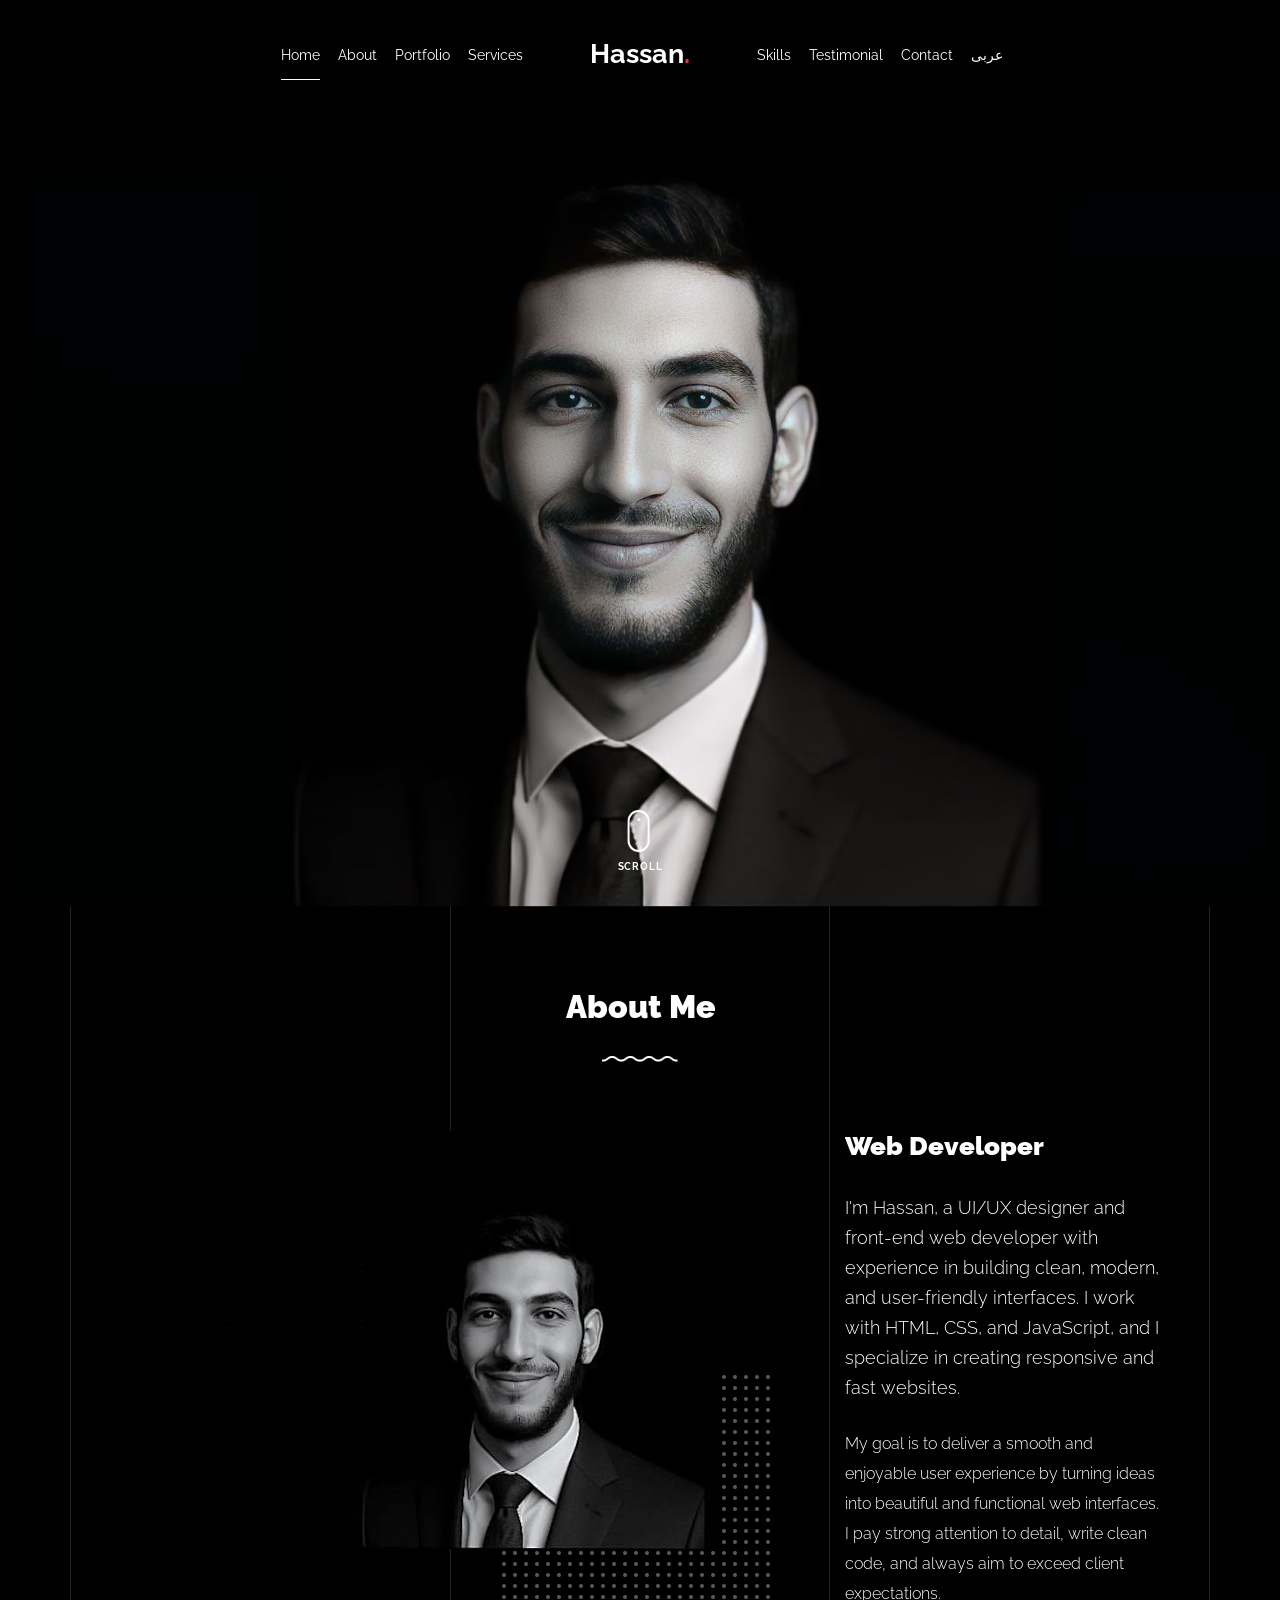
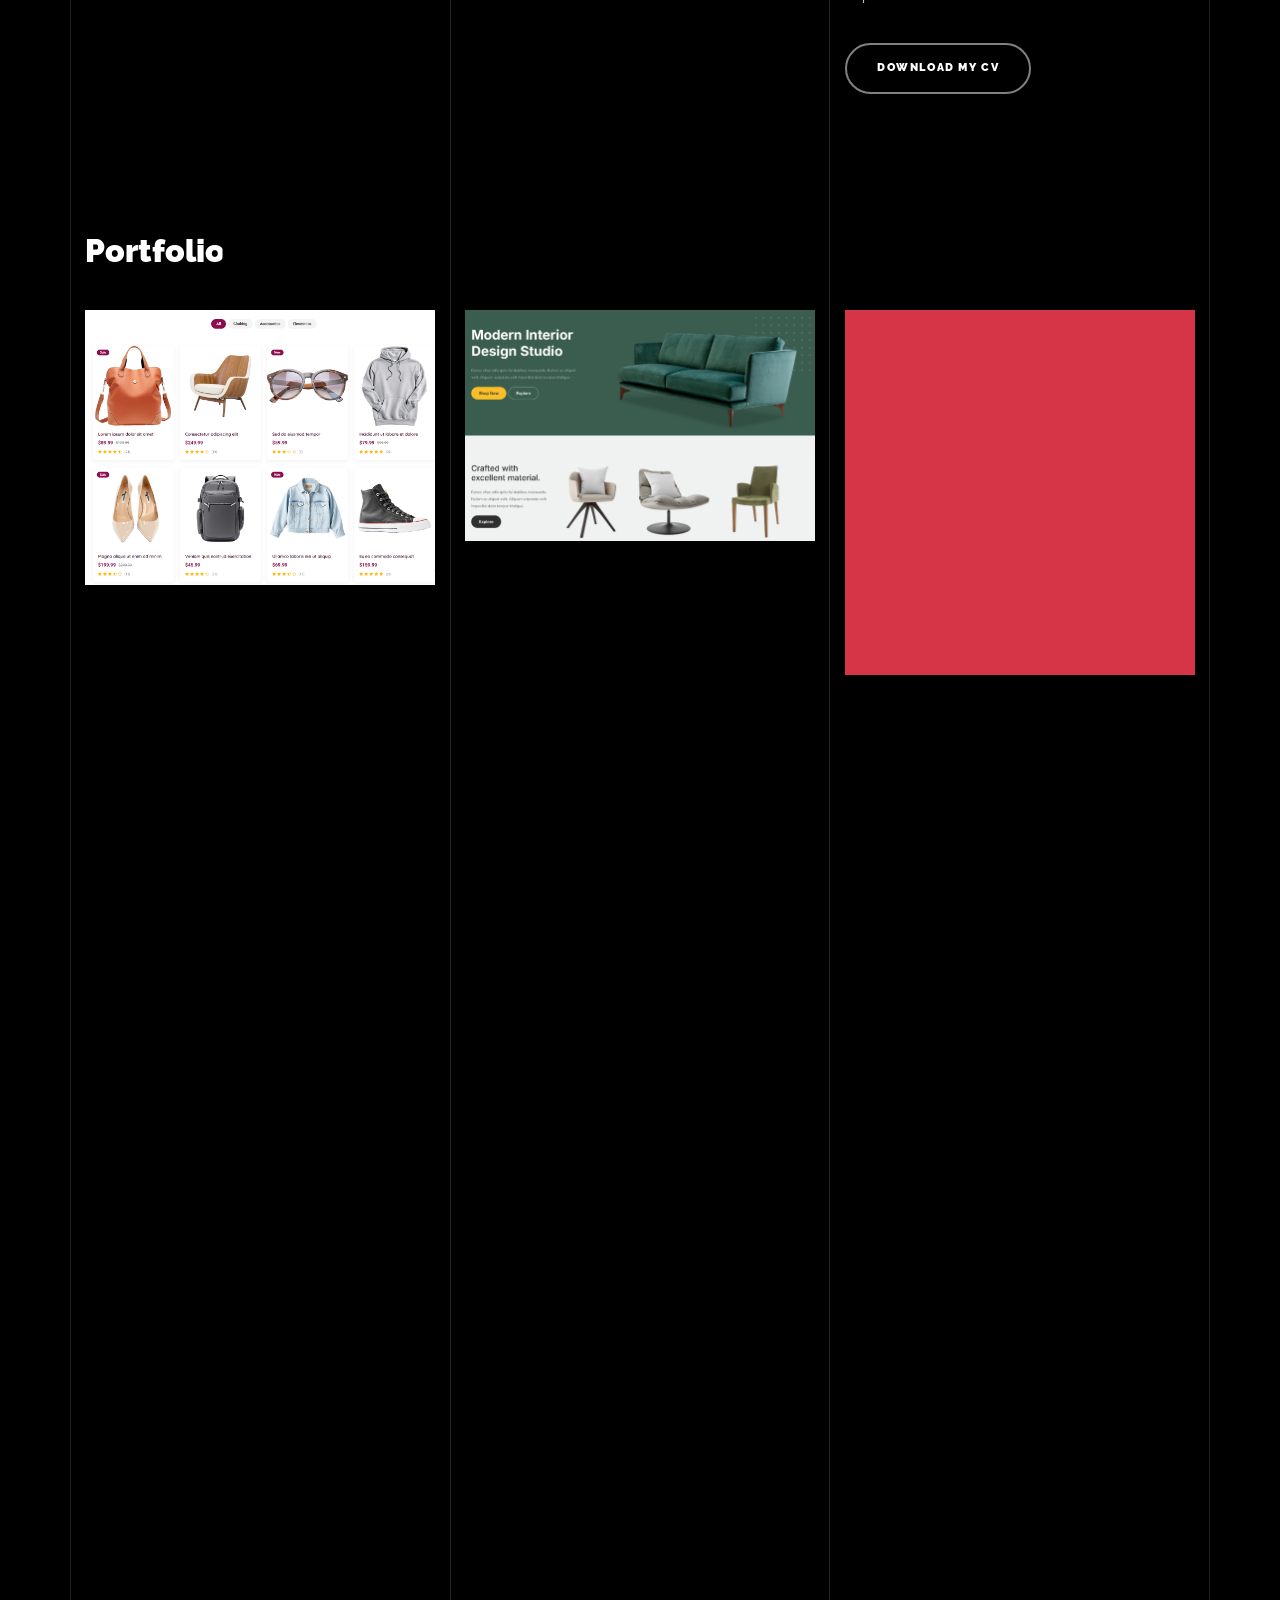
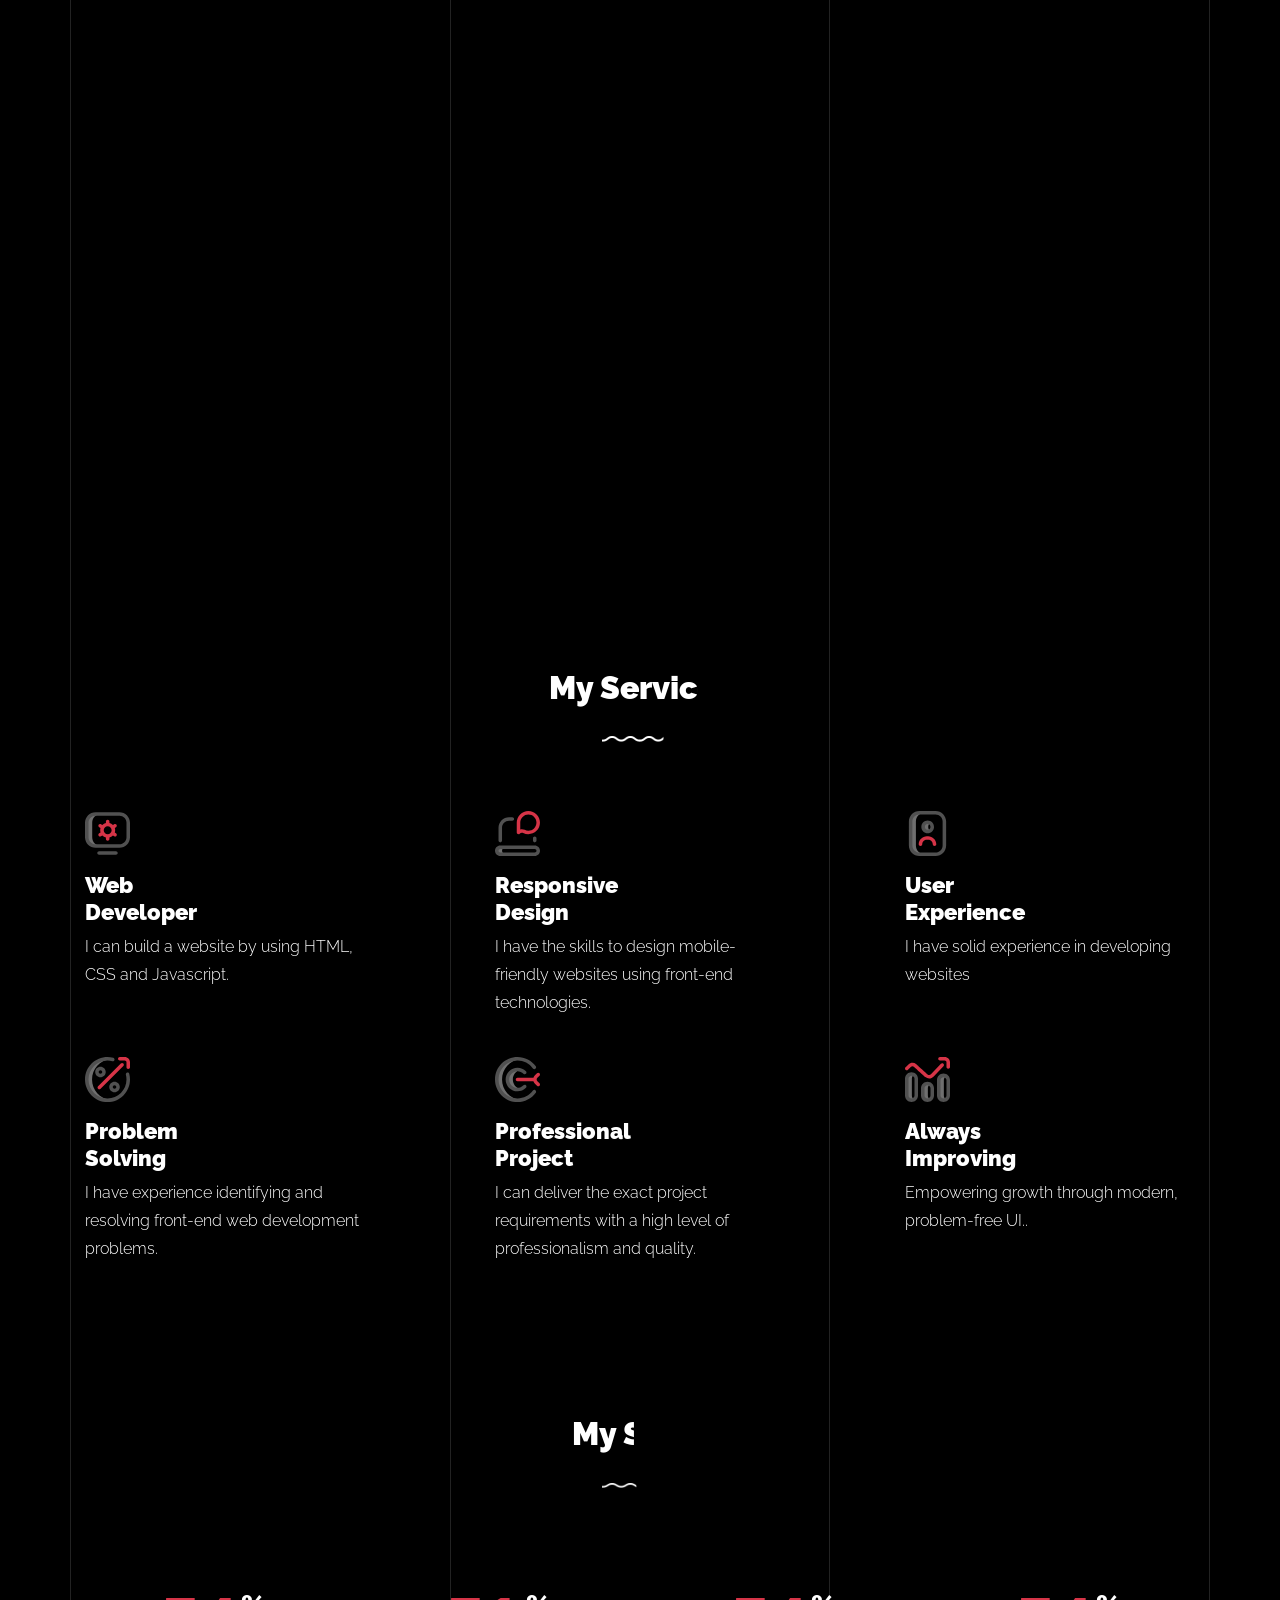
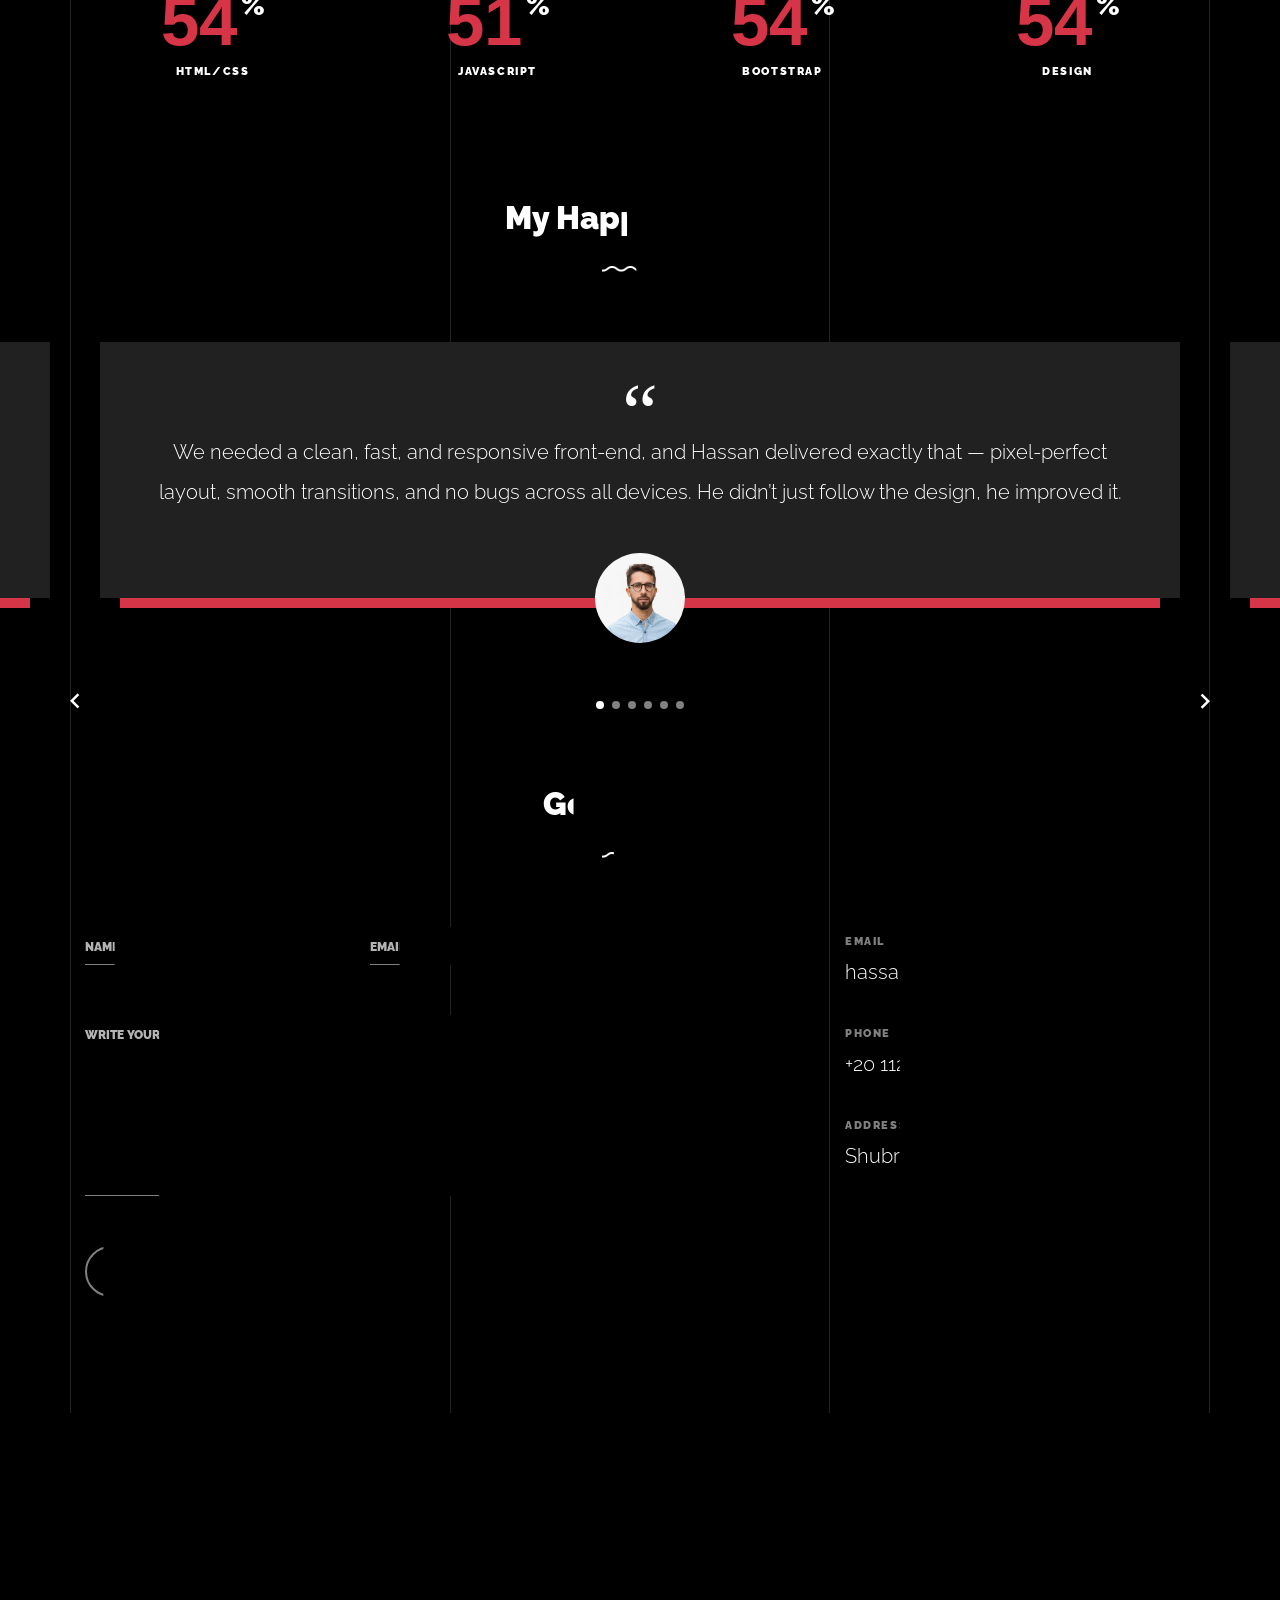
==== commit 8ea8eacc: "Update index.html" ====
--- a/index.html
+++ b/index.html
@@ -149,7 +149,7 @@
               <p class="mb-4 gsap-reveal">My goal is to deliver a smooth and enjoyable user experience by turning ideas
                 into beautiful and functional web interfaces. I pay strong attention to detail, write clean code, and
                 always aim to exceed client expectations.</p>
-              <p class="gsap-reveal"><a href="#" class="btn btn-outline-pill btn-custom-light">Download my CV</a></p>
+              <p class="gsap-reveal"><a href="Hassan.cv.pdf" class="btn btn-outline-pill btn-custom-light" target="_blank">Download my CV</a></p>
             </div>
           </div>
         </div>
@@ -805,4 +805,4 @@
 
 </body>
 
-</html>+</html>
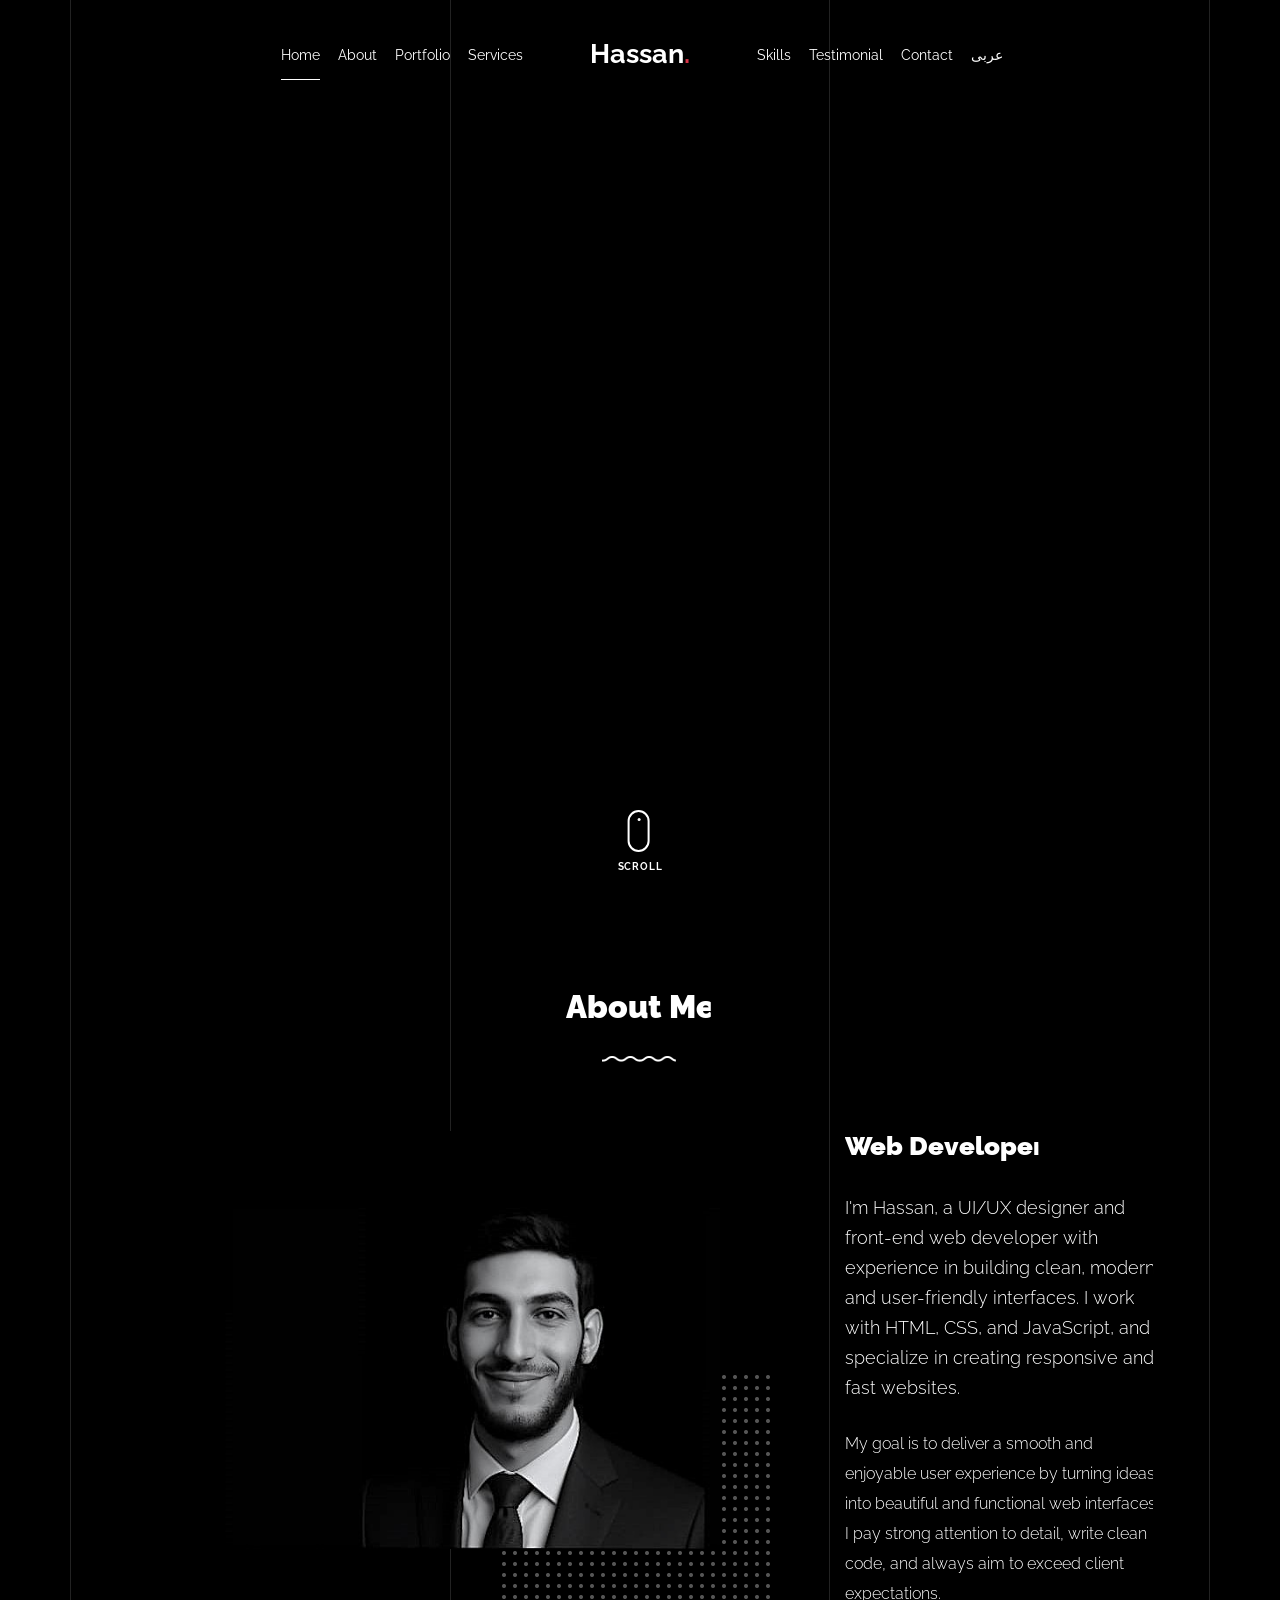
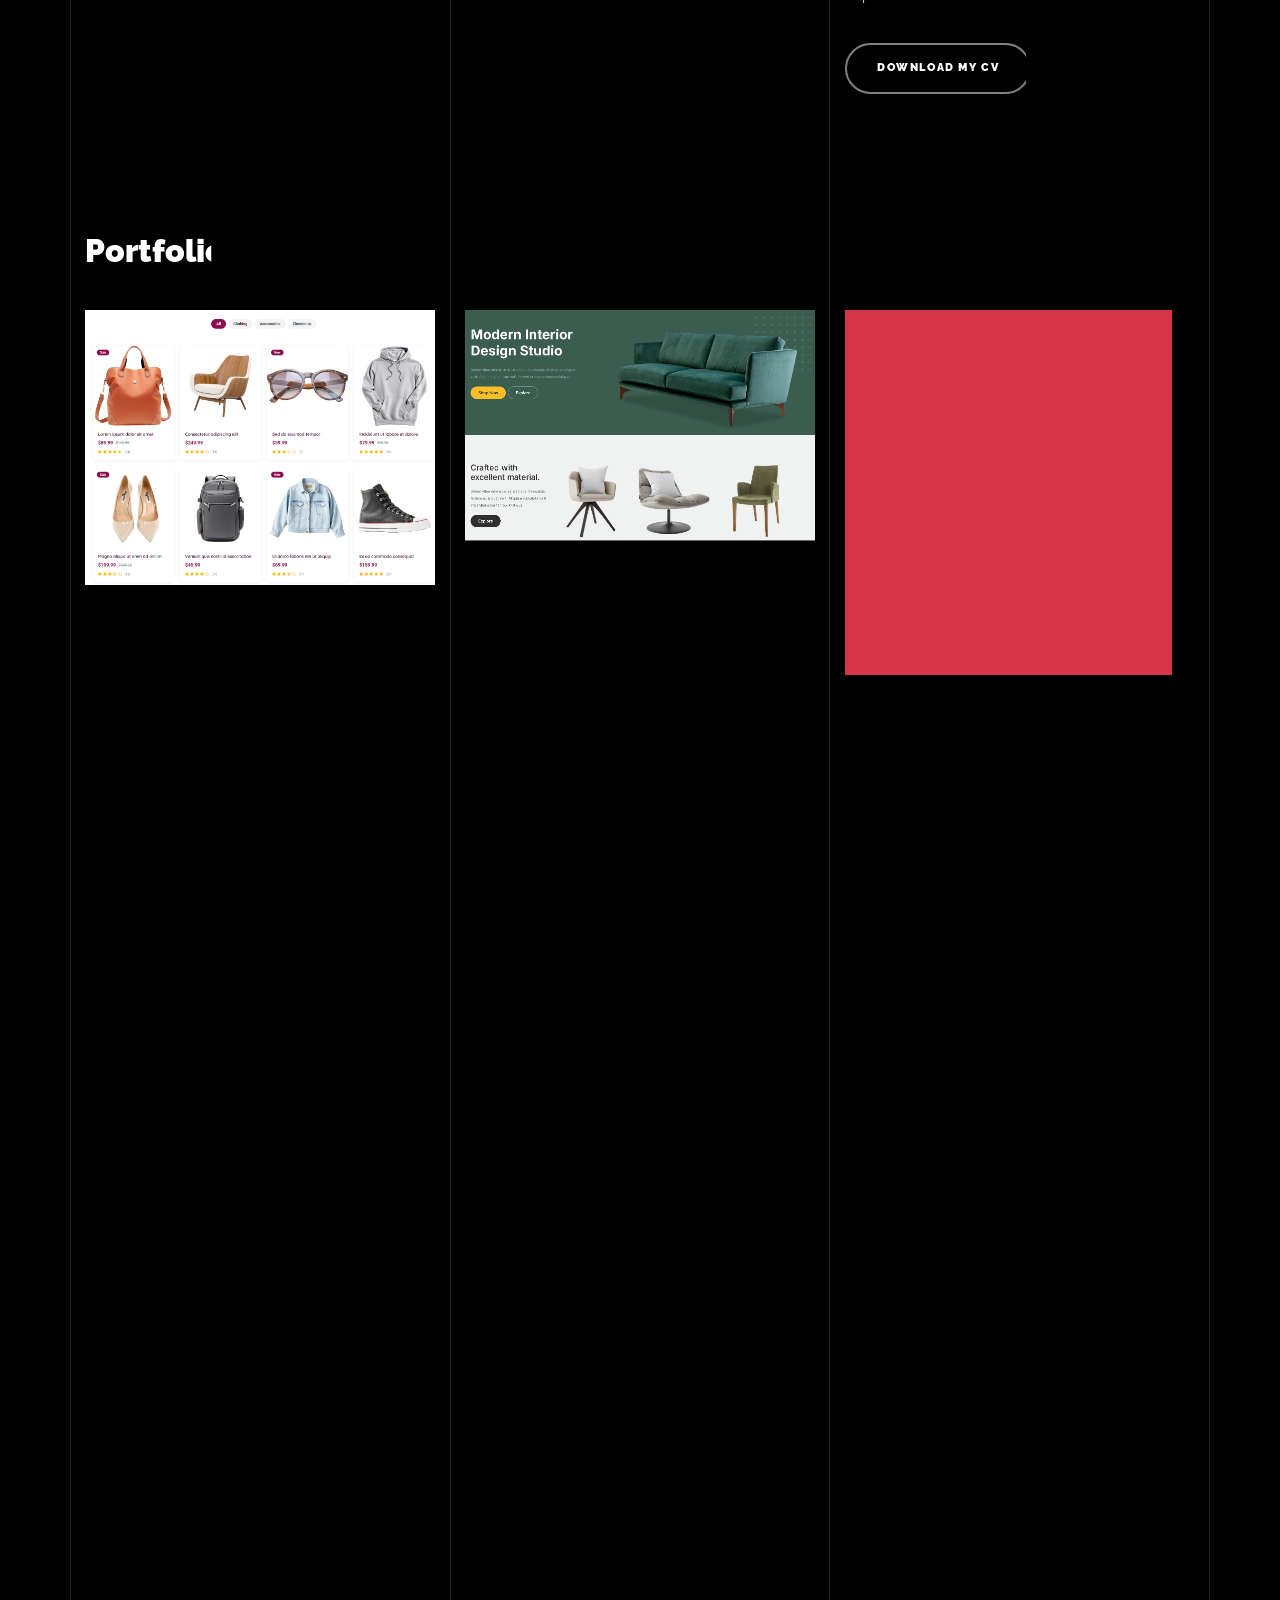
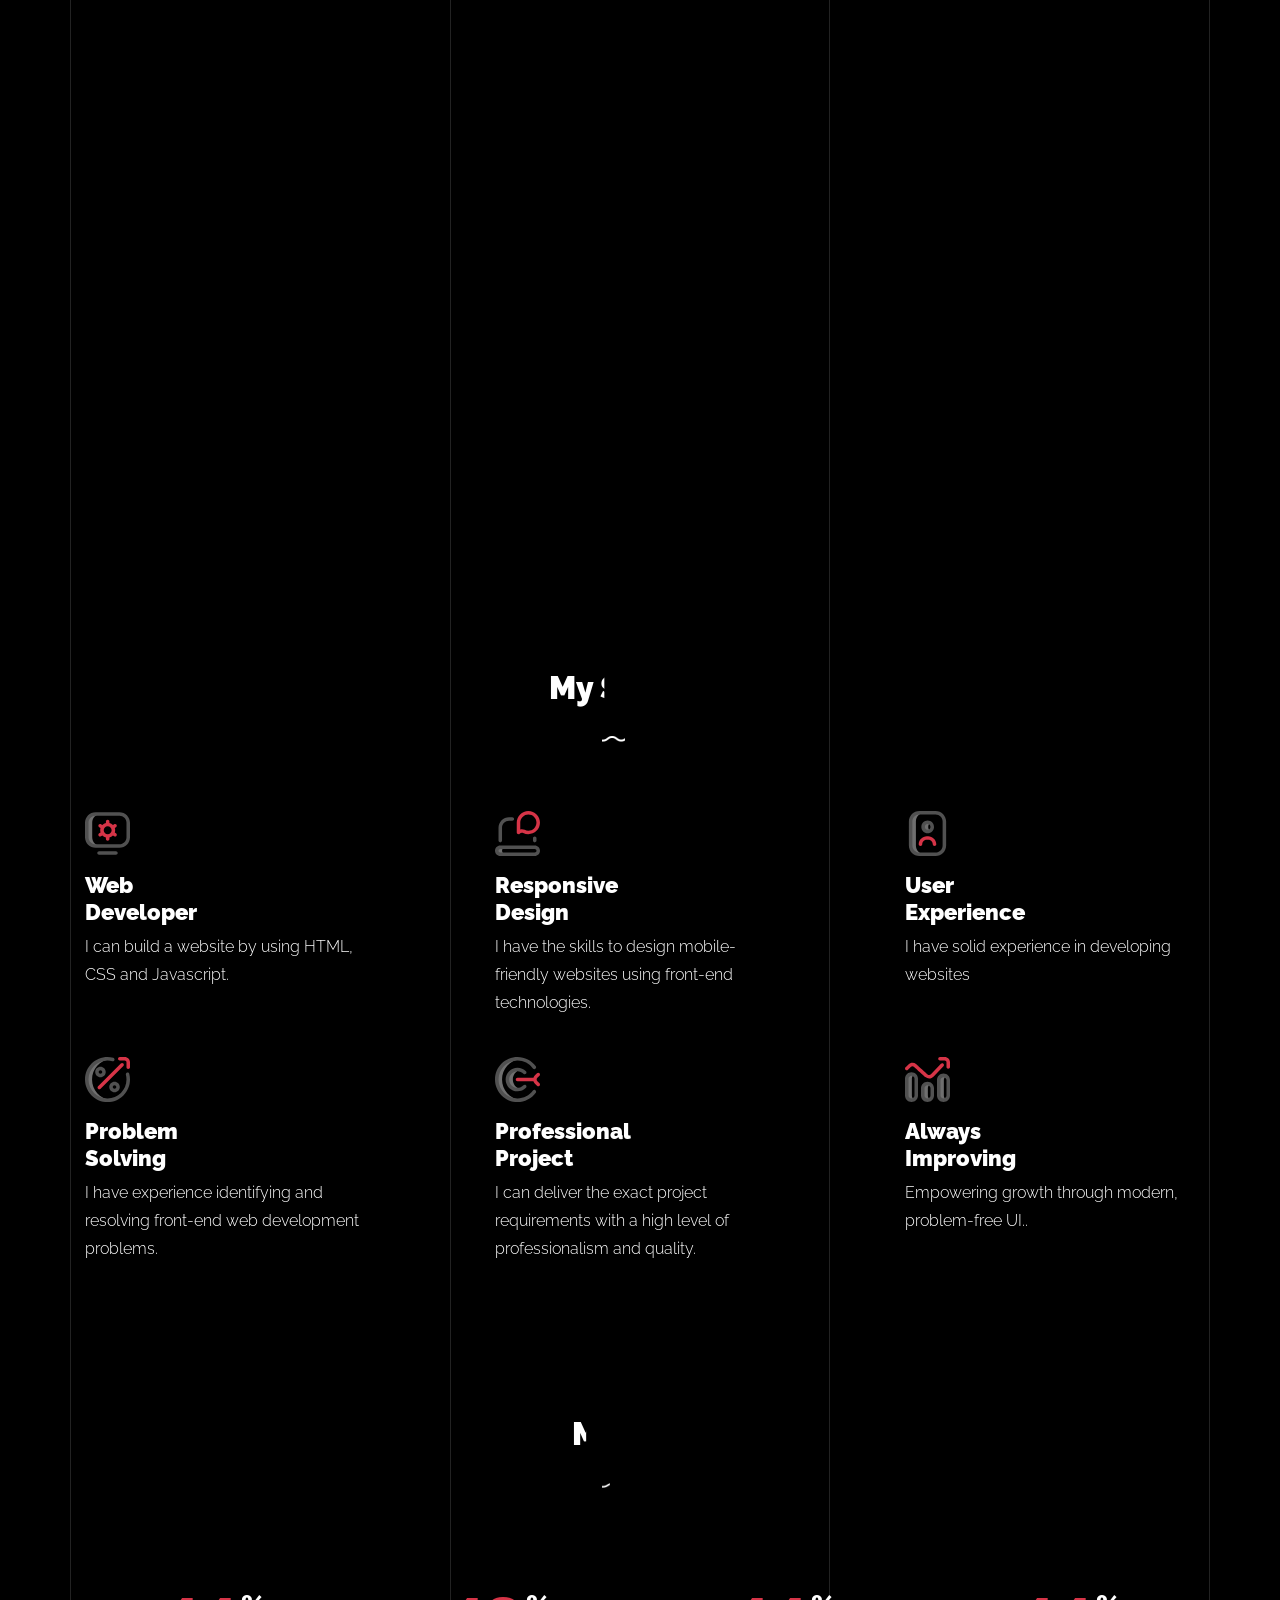
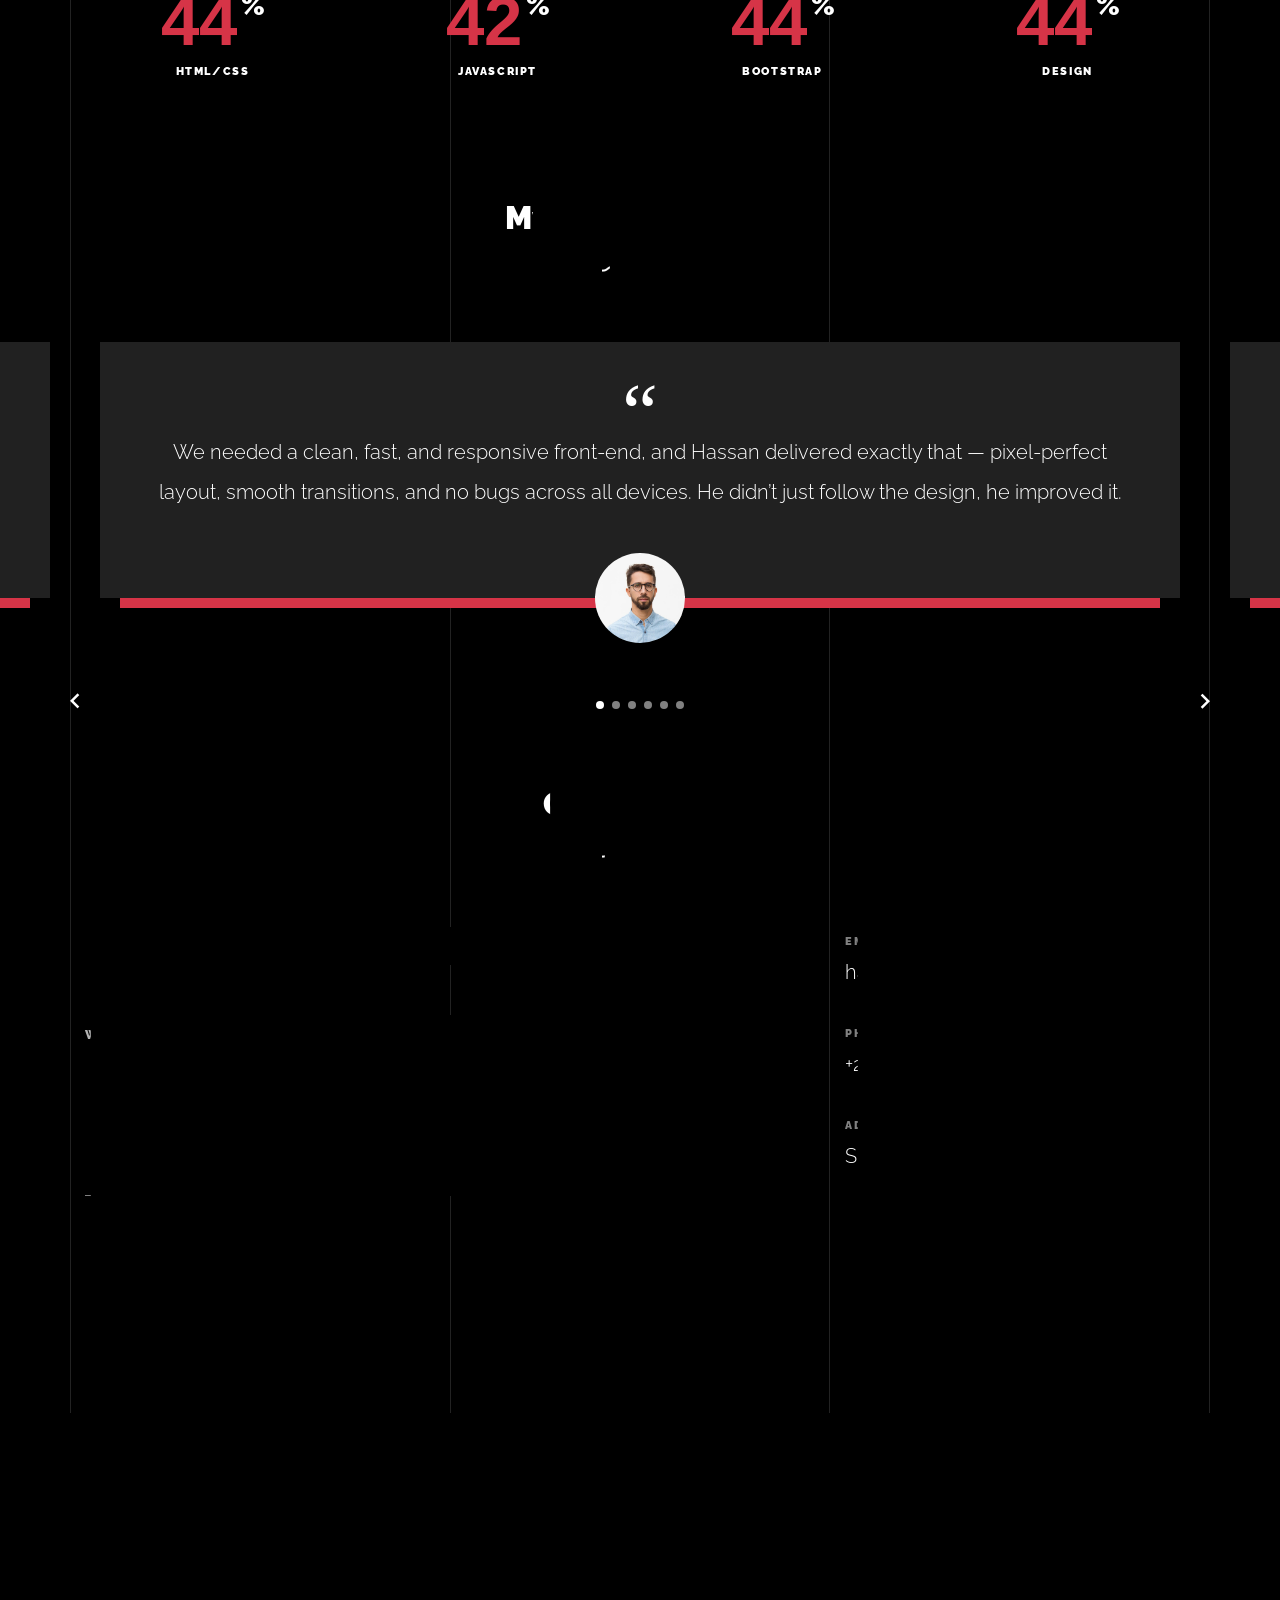
==== commit c97cb2b0: "Update index.html" ====
--- a/index.html
+++ b/index.html
@@ -93,8 +93,8 @@
       <!-- END nav -->
 
       <div class="cover-v1 jarallax"
-        style="background-image: url('images/WhatsApp\ Image\ 2025-07-02\ at\ 23.52.38_c4b50a8e.jpg');"
-        id="home-section">
+        style="background-image: url('images/ChatGPT Image Apr 5, 2026, 07_29_44 PM.jpg');" 
+     id="home-section">
         <div class="container">
           <div class="row align-items-center">
 
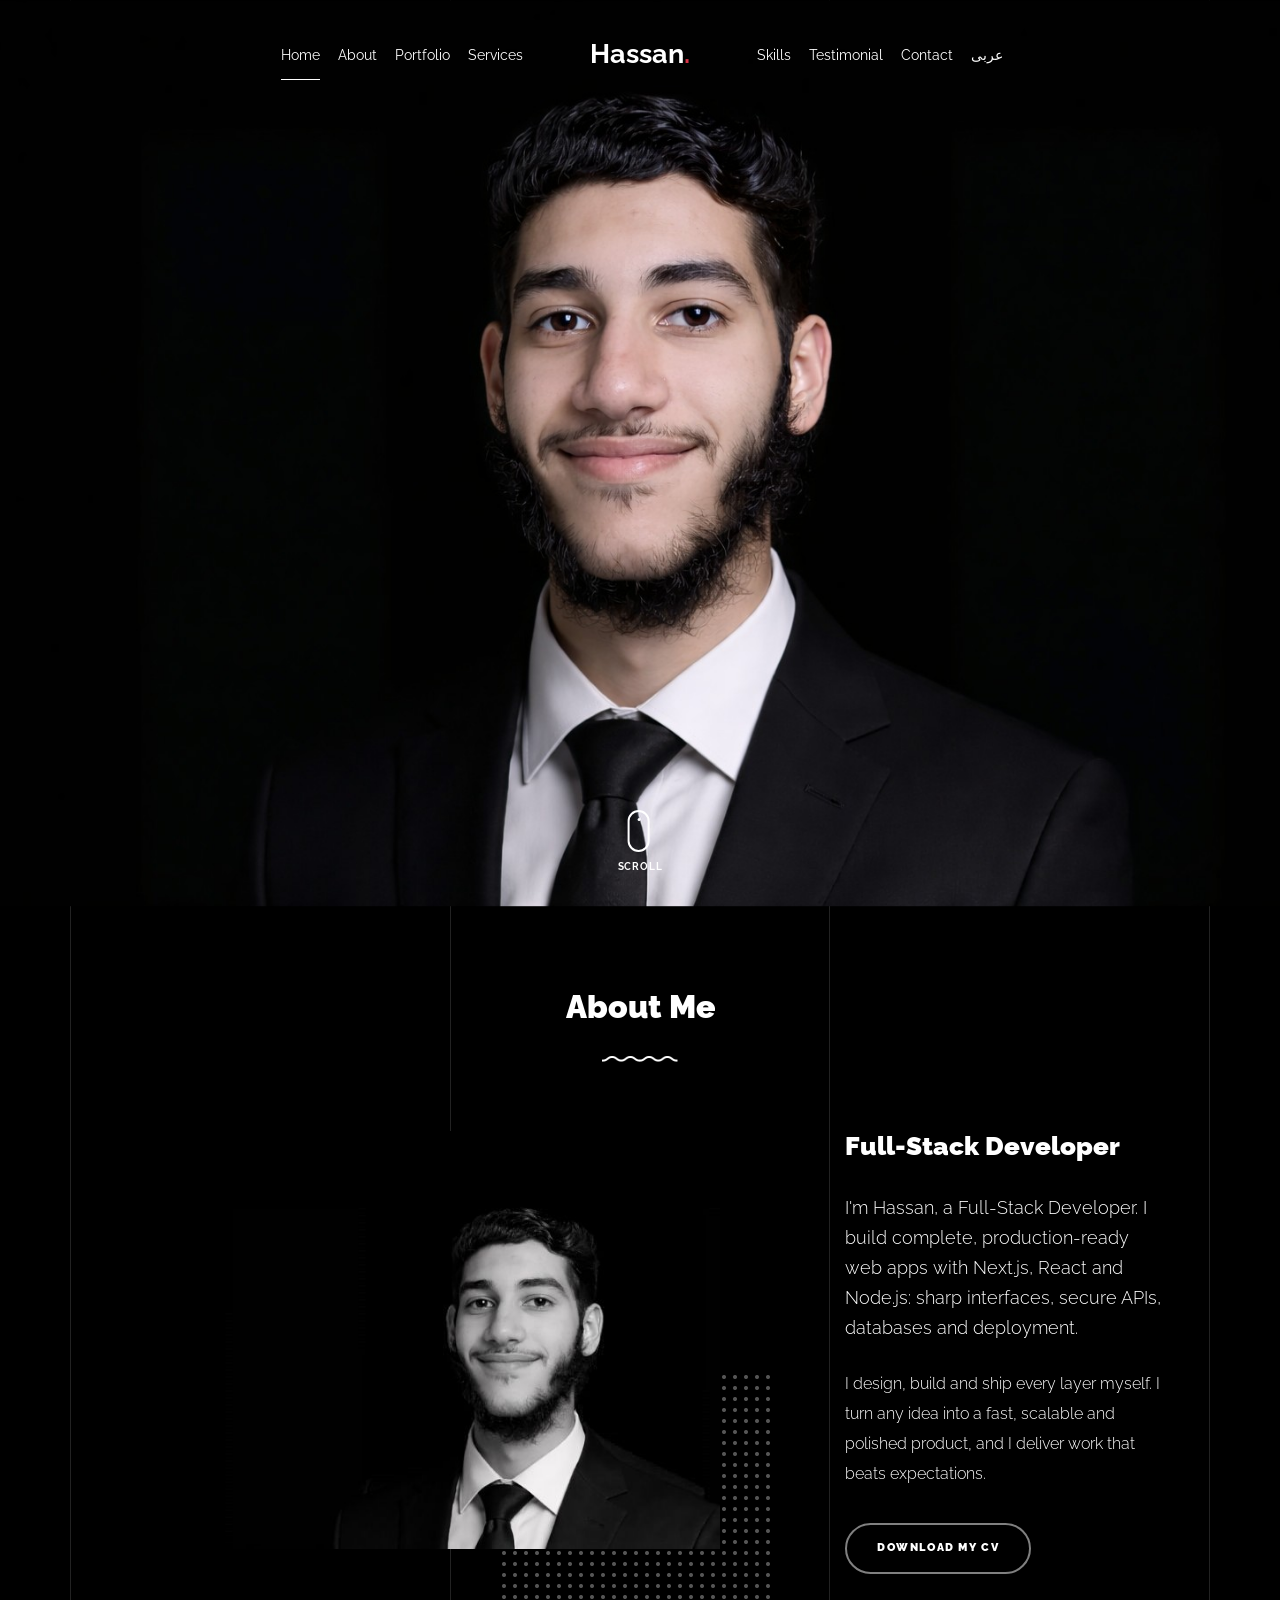
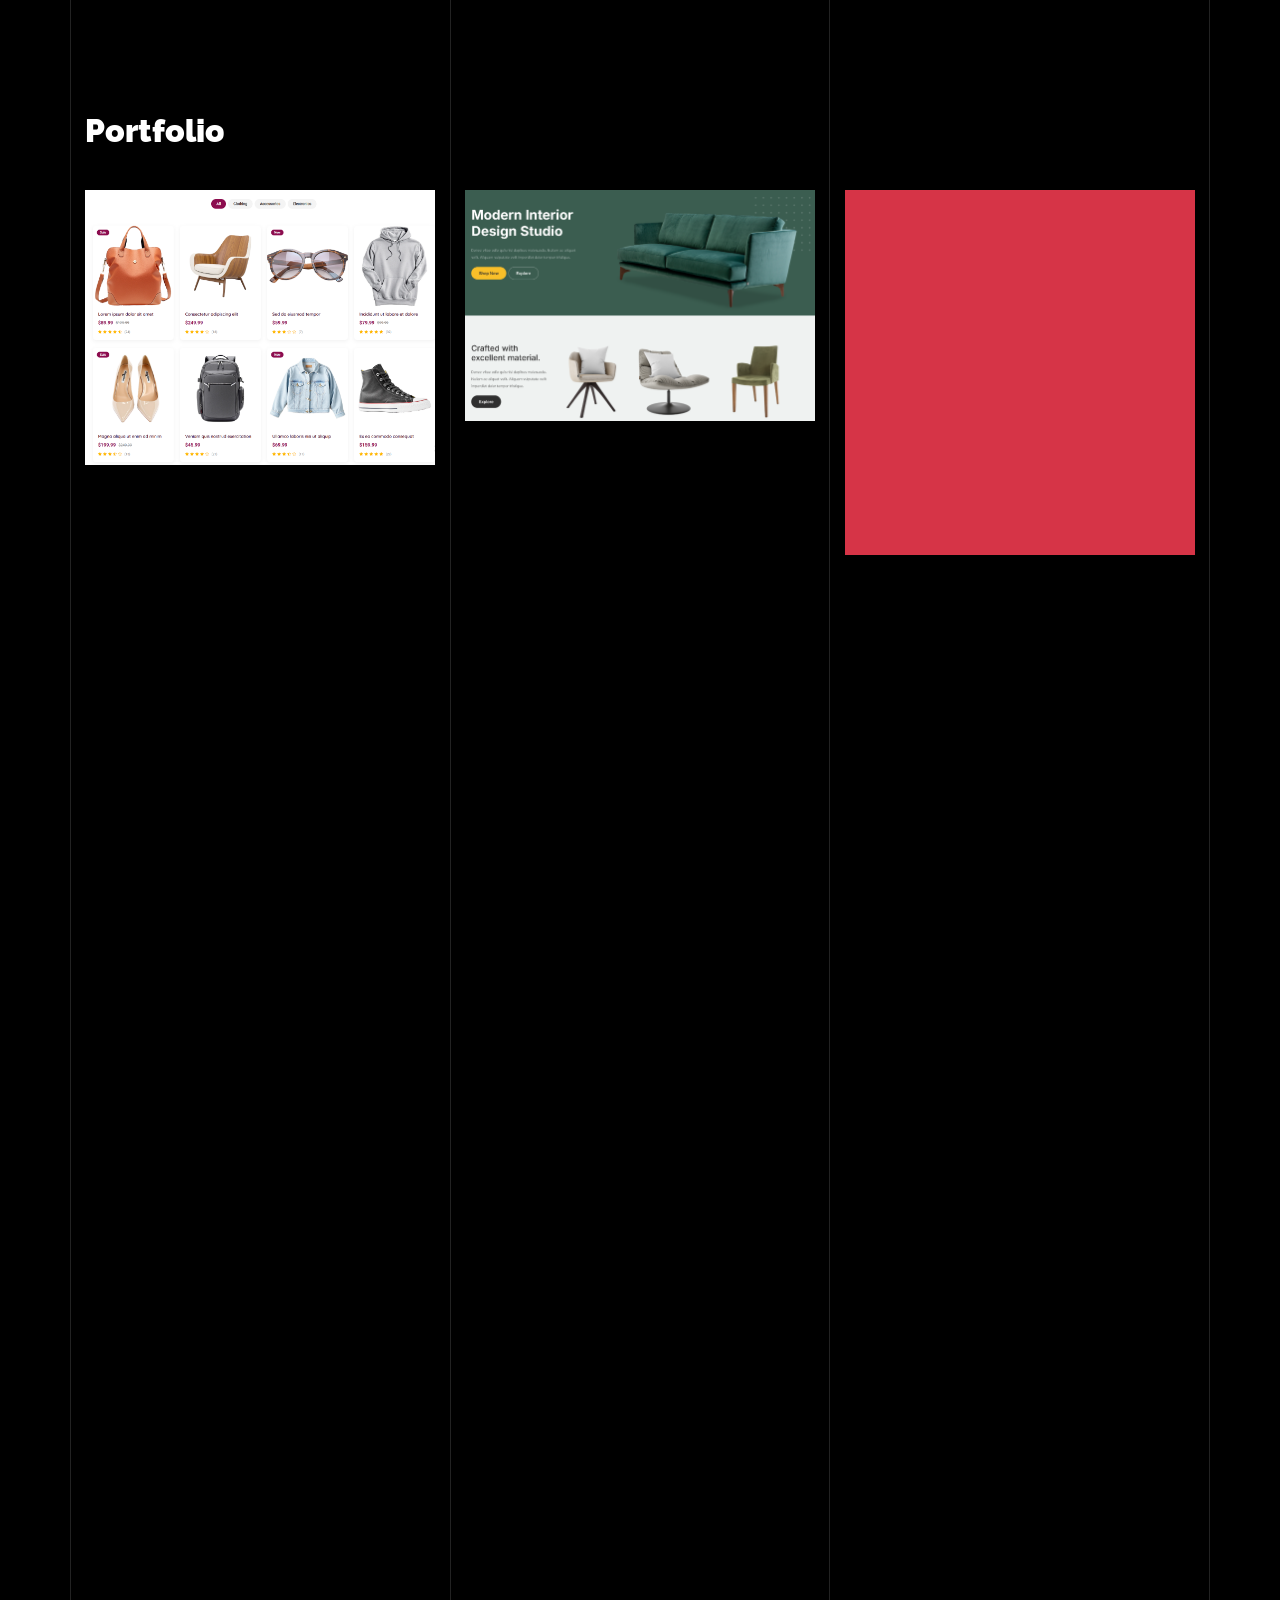
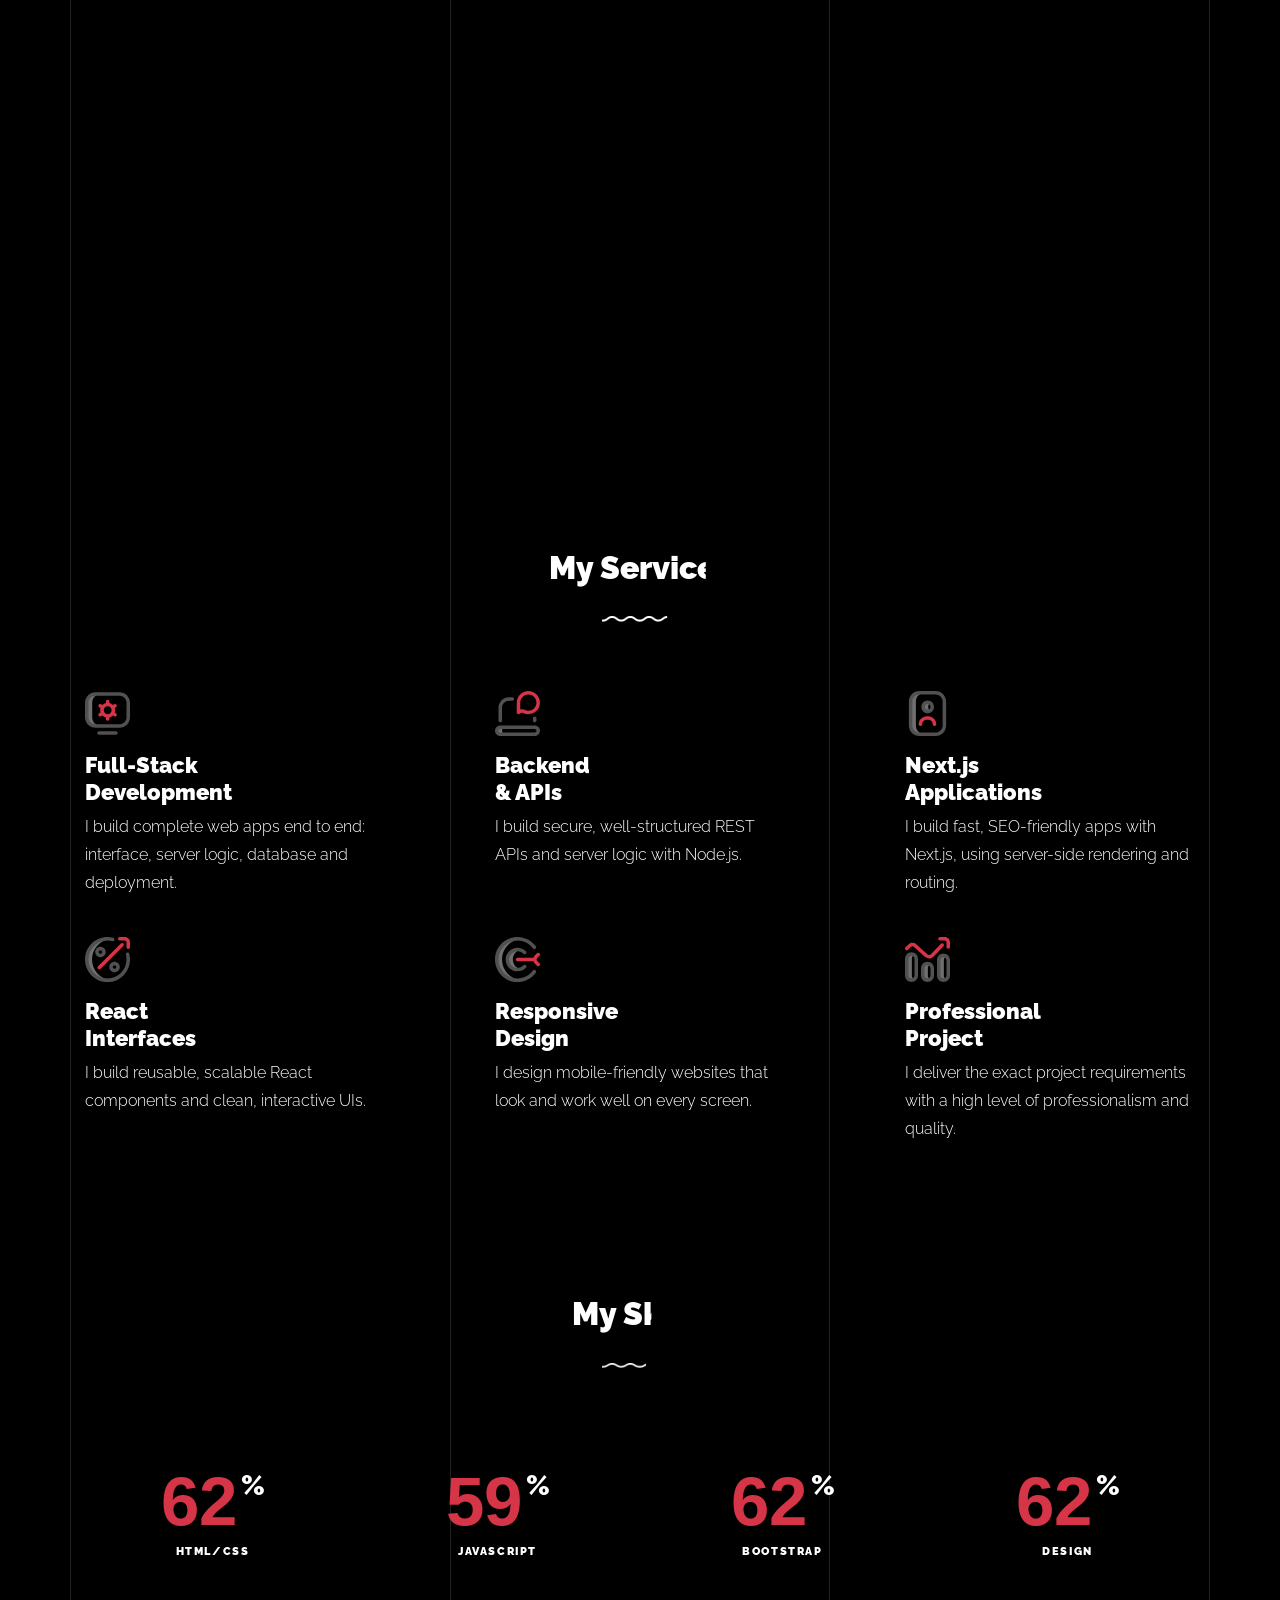
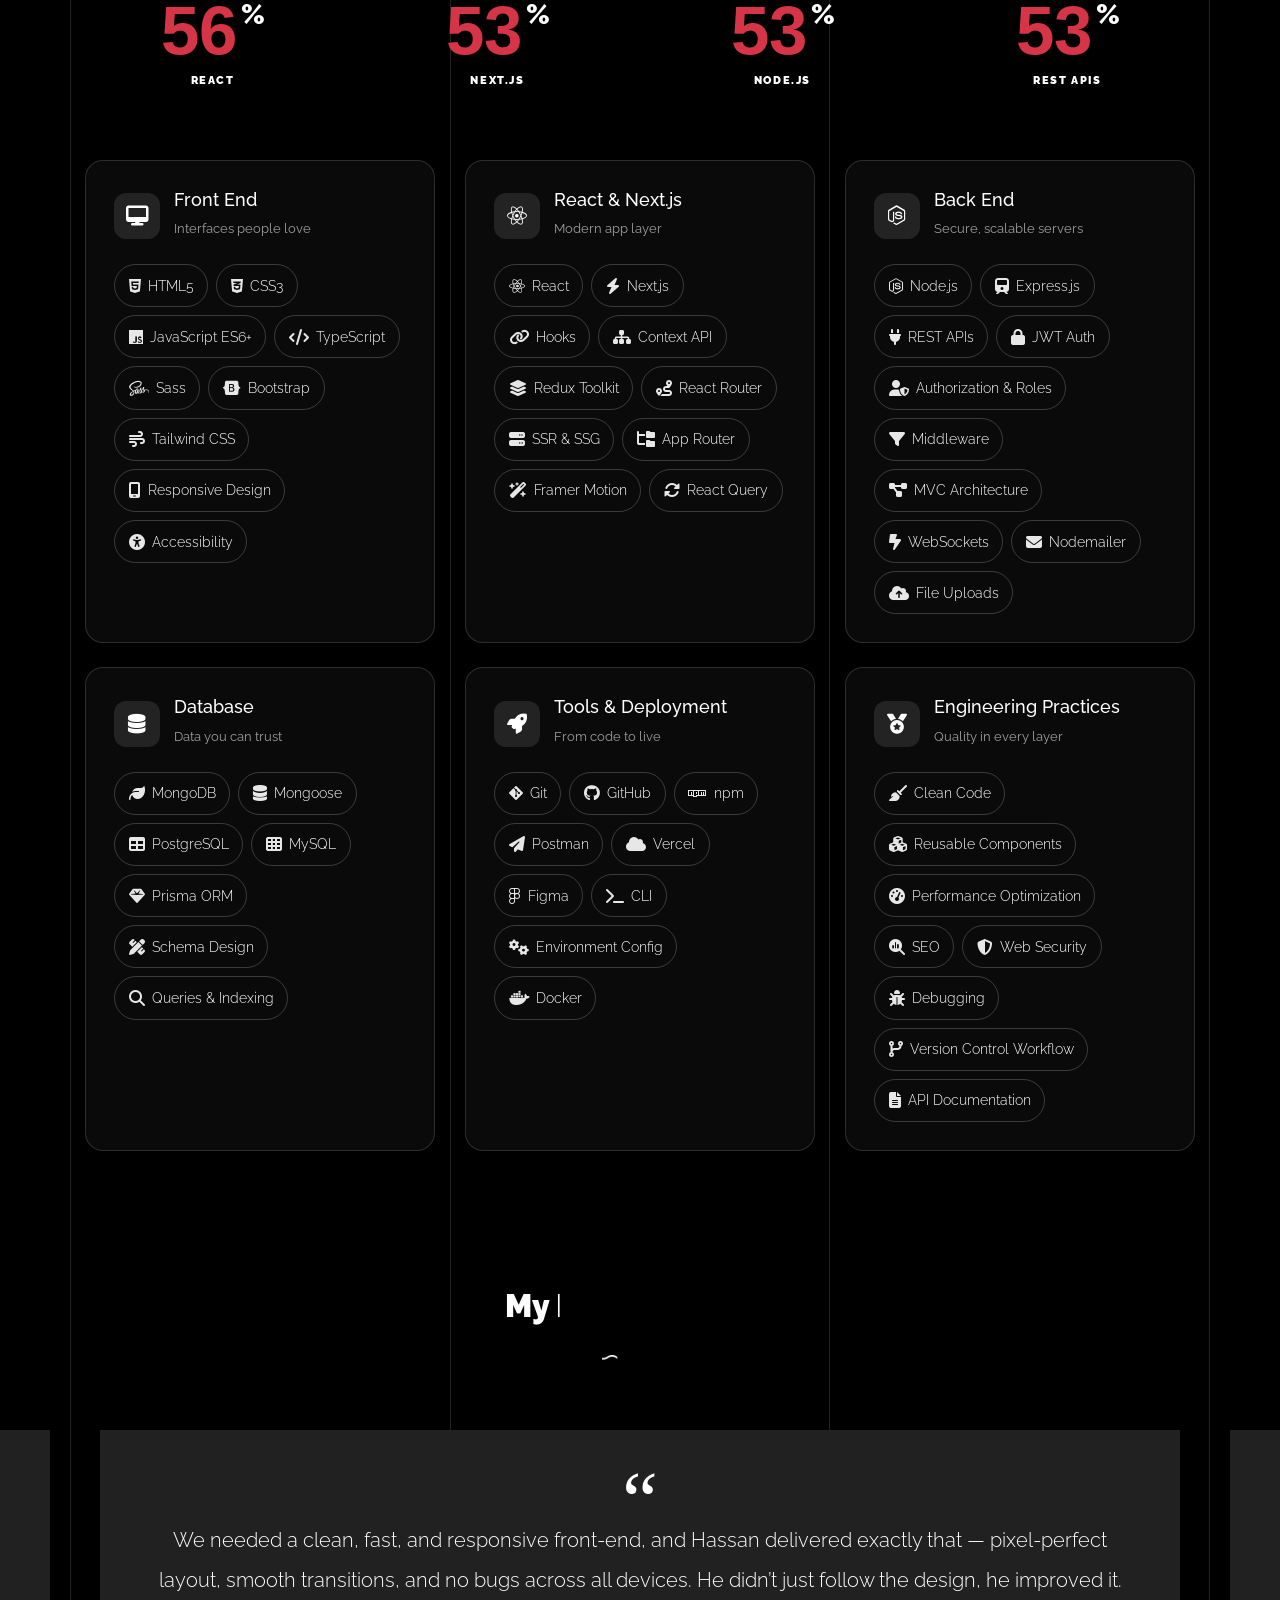
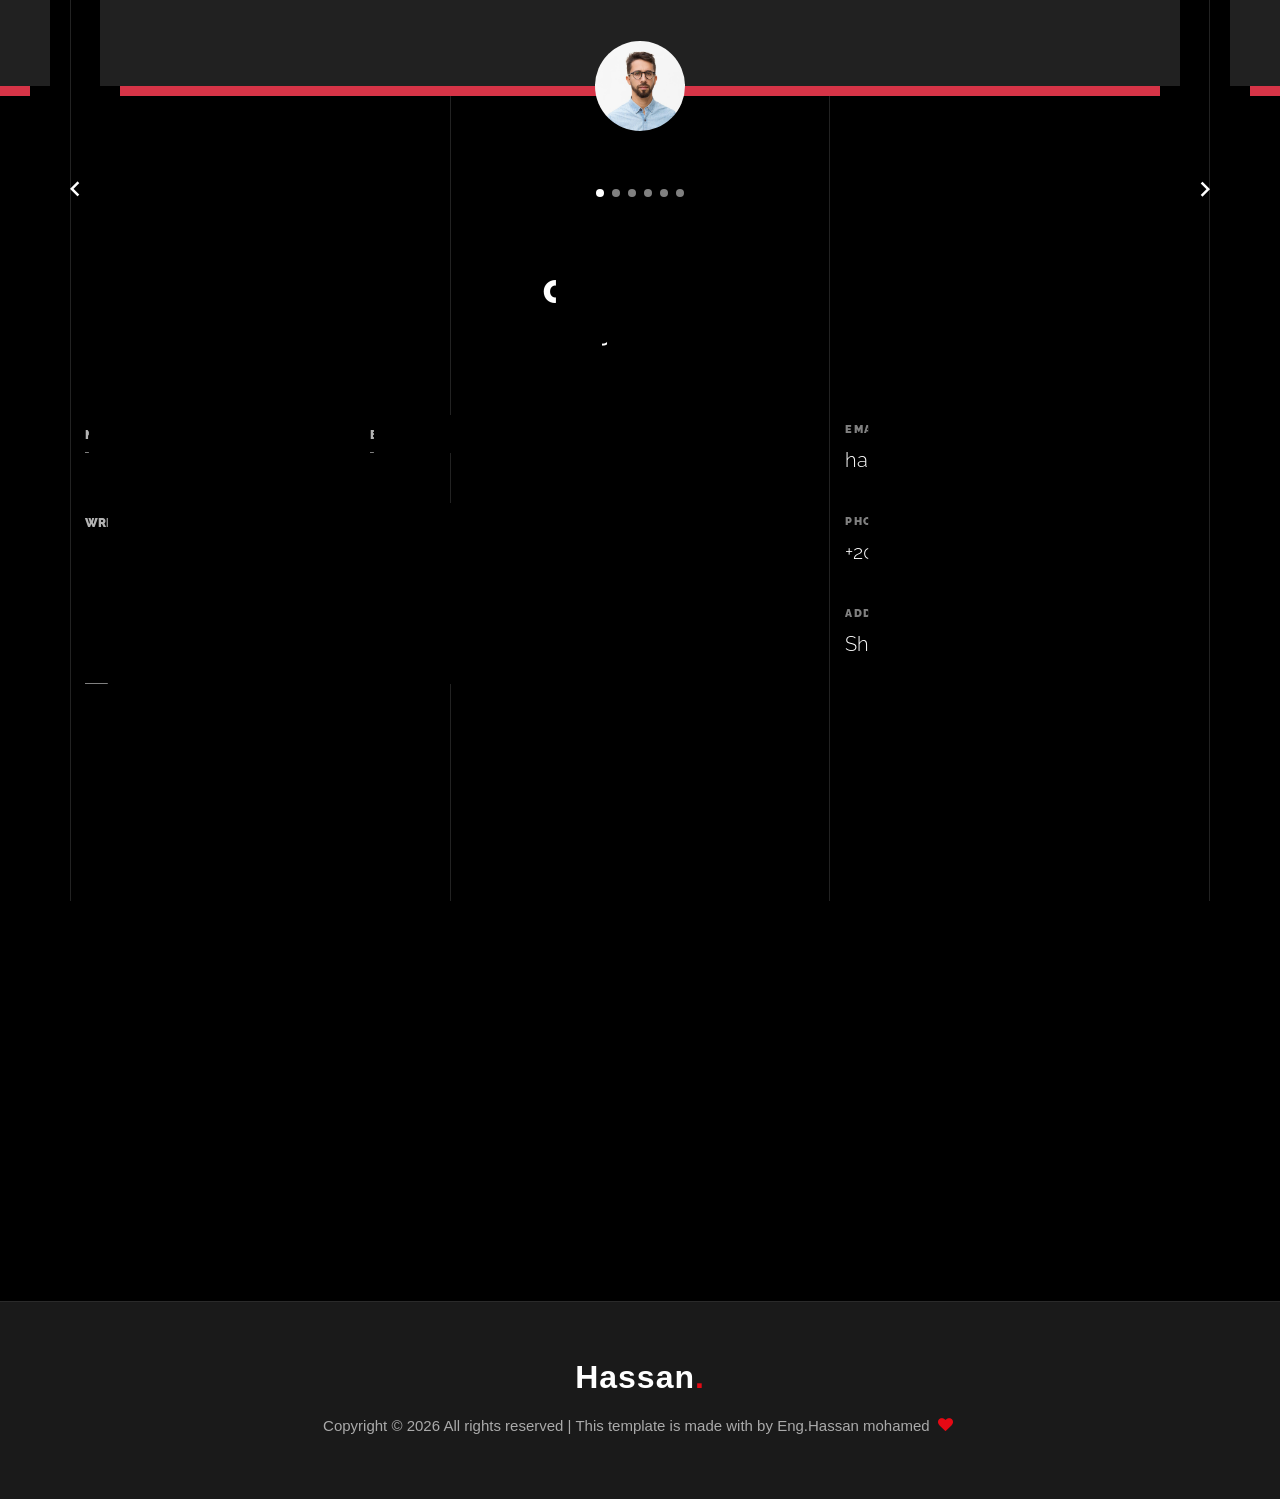
==== commit 51e21e41: "Add files via upload" ====
--- a/index.html
+++ b/index.html
@@ -2,13 +2,13 @@
 <html lang="en">
 
 <head>
-  <title>Hassan </title>
+  <title>Hassan Mohamed | Full-Stack Developer</title>
   <meta charset="utf-8">
   <meta name="viewport" content="width=device-width, initial-scale=1, shrink-to-fit=no">
 
-  <meta name="description" content="">
-  <meta name="keywords" content="html, css, javascript, jquery">
-  <meta name="author" content="">
+  <meta name="description" content="Hassan Mohamed, a full-stack developer building fast, responsive web apps with Next.js, React and Node.js.">
+  <meta name="keywords" content="full stack developer, next.js, react, node.js, javascript, html, css, web developer">
+  <meta name="author" content="Hassan Mohamed">
 
   <link rel="stylesheet" href="css/vendor/icomoon/style.css">
   <link rel="stylesheet" href="css/vendor/owl.carousel.min.css">
@@ -22,6 +22,19 @@
   <script type="text/javascript" src="https://cdn.weglot.com/weglot.min.js"></script>
 
 
+  <style>
+    .stack-card { height: 100%; padding: 1.75rem; border: 1px solid rgba(255,255,255,.14); border-radius: 18px; background: rgba(255,255,255,.04); transition: border-color .25s, transform .25s, background .25s; }
+    .stack-card:hover { border-color: rgba(255,255,255,.4); background: rgba(255,255,255,.07); transform: translateY(-4px); }
+    .stack-head { display: flex; align-items: center; gap: .9rem; margin-bottom: 1.25rem; }
+    .stack-icon { width: 46px; height: 46px; flex: 0 0 46px; display: grid; place-items: center; border-radius: 12px; background: rgba(255,255,255,.1); font-size: 1.25rem; }
+    .stack-head h3 { margin: 0; font-size: 1.15rem; line-height: 1.2; }
+    .stack-head small { display: block; opacity: .6; font-size: .8rem; margin-top: .2rem; }
+    .stack-pills { display: flex; flex-wrap: wrap; gap: .5rem; }
+    .stack-pill { display: inline-flex; align-items: center; gap: .45rem; padding: .35rem .85rem; border: 1px solid rgba(255,255,255,.2); border-radius: 50px; font-size: .88rem; transition: background .2s, border-color .2s; }
+    .stack-pill:hover { background: rgba(255,255,255,.14); border-color: rgba(255,255,255,.5); }
+    .stack-pill i { font-size: 1rem; opacity: .9; }
+  </style>
+
   <!-- Theme Style -->
   <link rel="stylesheet" href="css/style.css">
 
@@ -100,7 +113,7 @@
 
             <!-- <div class="col-md-7 mx-auto text-center" style="bottom: 370px;">
               <h1 class="heading gsap-reveal-hero">Hi</h1>
-              <h2 class="subheading gsap-reveal-hero">I’m Hassan Mohamed A Front End Develober</h2>
+              <h2 class="subheading gsap-reveal-hero">I’m Hassan Mohamed, a Full-Stack Developer</h2>
             </div> -->
 
           </div>
@@ -142,13 +155,9 @@
               </figure>
             </div>
             <div class="col-lg-4 pr-lg-5">
-              <h3 class="mb-4 heading-h3"><span class="gsap-reveal">Web Developer</span></h3>
-              <p class="lead gsap-reveal">I'm Hassan, a UI/UX designer and front-end web developer with experience in
-                building clean, modern, and user-friendly interfaces. I work with HTML, CSS, and JavaScript, and I
-                specialize in creating responsive and fast websites. </p>
-              <p class="mb-4 gsap-reveal">My goal is to deliver a smooth and enjoyable user experience by turning ideas
-                into beautiful and functional web interfaces. I pay strong attention to detail, write clean code, and
-                always aim to exceed client expectations.</p>
+              <h3 class="mb-4 heading-h3"><span class="gsap-reveal">Full-Stack Developer</span></h3>
+              <p class="lead gsap-reveal">I'm Hassan, a Full-Stack Developer. I build complete, production-ready web apps with Next.js, React and Node.js: sharp interfaces, secure APIs, databases and deployment. </p>
+              <p class="mb-4 gsap-reveal">I design, build and ship every layer myself. I turn any idea into a fast, scalable and polished product, and I deliver work that beats expectations.</p>
               <p class="gsap-reveal"><a href="Hassan.cv.pdf" class="btn btn-outline-pill btn-custom-light" target="_blank">Download my CV</a></p>
             </div>
           </div>
@@ -464,8 +473,8 @@
                 <div class="wrap-icon mb-3">
                   <img src="images/svg/001-options.svg" alt="Image" width="45">
                 </div>
-                <h3>Web <br> Developer</h3>
-                <p>I can build a website by using HTML, CSS and Javascript. </p>
+                <h3>Full-Stack <br> Development</h3>
+                <p>I build complete web apps end to end: interface, server logic, database and deployment.</p>
               </div>
             </div>
             <div class="col-md-6 col-lg-4 mb-4">
@@ -473,10 +482,8 @@
                 <div class="wrap-icon mb-3">
                   <img src="images/svg/002-chat.svg" alt="Icon" width="45">
                 </div>
-                <h3>Responsive
-                  <br> Design
-                </h3>
-                <p>I have the skills to design mobile-friendly websites using front-end technologies. </p>
+                <h3>Backend <br> &amp; APIs</h3>
+                <p>I build secure, well-structured REST APIs and server logic with Node.js.</p>
               </div>
             </div>
             <div class="col-md-6 col-lg-4 mb-4">
@@ -484,8 +491,8 @@
                 <div class="wrap-icon mb-3">
                   <img src="images/svg/003-contact-book.svg" alt="Image" class="img-fluid" width="45">
                 </div>
-                <h3>User <br> Experience</h3>
-                <p>I have solid experience in developing websites </p>
+                <h3>Next.js <br> Applications</h3>
+                <p>I build fast, SEO-friendly apps with Next.js, using server-side rendering and routing.</p>
               </div>
             </div>
 
@@ -494,8 +501,8 @@
                 <div class="wrap-icon mb-3">
                   <img src="images/svg/004-percentage.svg" alt="Image" width="45">
                 </div>
-                <h3>Problem <br> Solving</h3>
-                <p>I have experience identifying and resolving front-end web development problems. </p>
+                <h3>React <br> Interfaces</h3>
+                <p>I build reusable, scalable React components and clean, interactive UIs.</p>
               </div>
             </div>
             <div class="col-md-6 col-lg-4 mb-4">
@@ -503,8 +510,8 @@
                 <div class="wrap-icon mb-3">
                   <img src="images/svg/006-goal.svg" alt="Image" width="45">
                 </div>
-                <h3>Professional <br> Project</h3>
-                <p>I can deliver the exact project requirements with a high level of professionalism and quality. </p>
+                <h3>Responsive <br> Design</h3>
+                <p>I design mobile-friendly websites that look and work well on every screen.</p>
               </div>
             </div>
             <div class="col-md-6 col-lg-4 mb-4">
@@ -512,8 +519,8 @@
                 <div class="wrap-icon mb-3">
                   <img src="images/svg/005-line-chart.svg" alt="Image" width="45">
                 </div>
-                <h3>Always <br> Improving</h3>
-                <p>Empowering growth through modern, problem-free UI.. </p>
+                <h3>Professional <br> Project</h3>
+                <p>I deliver the exact project requirements with a high level of professionalism and quality.</p>
               </div>
             </div>
 
@@ -564,6 +571,165 @@
                   <span class="append-text">%</span>
                 </span>
                 <span class="counter-label">Design</span>
+              </div>
+            </div>
+          </div>
+          <div class="row pt-5">
+            <div class="col-6 col-sm-6 mb-5 mb-lg-0 col-md-6 col-lg-3" data-aos="fade-up" data-aos-delay="0">
+              <div class="counter-v1 text-center">
+                <span class="number-wrap">
+                  <span class="number number-counter" data-number="90">0</span>
+                  <span class="append-text">%</span>
+                </span>
+                <span class="counter-label">React</span>
+              </div>
+            </div>
+            <div class="col-6 col-sm-6 mb-5 mb-lg-0 col-md-6 col-lg-3" data-aos="fade-up" data-aos-delay="100">
+              <div class="counter-v1 text-center">
+                <span class="number-wrap">
+                  <span class="number number-counter" data-number="85">0</span>
+                  <span class="append-text">%</span>
+                </span>
+                <span class="counter-label">Next.js</span>
+              </div>
+            </div>
+            <div class="col-6 col-sm-6 mb-5 mb-lg-0 col-md-6 col-lg-3" data-aos="fade-up" data-aos-delay="200">
+              <div class="counter-v1 text-center">
+                <span class="number-wrap">
+                  <span class="number number-counter" data-number="85">0</span>
+                  <span class="append-text">%</span>
+                </span>
+                <span class="counter-label">Node.js</span>
+              </div>
+            </div>
+            <div class="col-6 col-sm-6 mb-5 mb-lg-0 col-md-6 col-lg-3" data-aos="fade-up" data-aos-delay="300">
+              <div class="counter-v1 text-center">
+                <span class="number-wrap">
+                  <span class="number number-counter" data-number="85">0</span>
+                  <span class="append-text">%</span>
+                </span>
+                <span class="counter-label">REST APIs</span>
+              </div>
+            </div>
+          </div>
+
+          <div class="row mt-5 pt-3">
+            <div class="col-md-6 col-lg-4 mb-4" data-aos="fade-up">
+              <div class="stack-card">
+                <div class="stack-head">
+                  <span class="stack-icon"><i class="fa-solid fa-desktop"></i></span>
+                  <div><h3>Front End</h3><small>Interfaces people love</small></div>
+                </div>
+                <div class="stack-pills">
+              <span class="stack-pill"><i class="fa-brands fa-html5"></i> HTML5</span>
+              <span class="stack-pill"><i class="fa-brands fa-css3-alt"></i> CSS3</span>
+              <span class="stack-pill"><i class="fa-brands fa-js"></i> JavaScript ES6+</span>
+              <span class="stack-pill"><i class="fa-solid fa-code"></i> TypeScript</span>
+              <span class="stack-pill"><i class="fa-brands fa-sass"></i> Sass</span>
+              <span class="stack-pill"><i class="fa-brands fa-bootstrap"></i> Bootstrap</span>
+              <span class="stack-pill"><i class="fa-solid fa-wind"></i> Tailwind CSS</span>
+              <span class="stack-pill"><i class="fa-solid fa-mobile-screen"></i> Responsive Design</span>
+              <span class="stack-pill"><i class="fa-solid fa-universal-access"></i> Accessibility</span>
+                </div>
+              </div>
+            </div>
+
+            <div class="col-md-6 col-lg-4 mb-4" data-aos="fade-up">
+              <div class="stack-card">
+                <div class="stack-head">
+                  <span class="stack-icon"><i class="fa-brands fa-react"></i></span>
+                  <div><h3>React &amp; Next.js</h3><small>Modern app layer</small></div>
+                </div>
+                <div class="stack-pills">
+              <span class="stack-pill"><i class="fa-brands fa-react"></i> React</span>
+              <span class="stack-pill"><i class="fa-solid fa-bolt"></i> Next.js</span>
+              <span class="stack-pill"><i class="fa-solid fa-link"></i> Hooks</span>
+              <span class="stack-pill"><i class="fa-solid fa-sitemap"></i> Context API</span>
+              <span class="stack-pill"><i class="fa-solid fa-layer-group"></i> Redux Toolkit</span>
+              <span class="stack-pill"><i class="fa-solid fa-route"></i> React Router</span>
+              <span class="stack-pill"><i class="fa-solid fa-server"></i> SSR &amp; SSG</span>
+              <span class="stack-pill"><i class="fa-solid fa-folder-tree"></i> App Router</span>
+              <span class="stack-pill"><i class="fa-solid fa-wand-magic-sparkles"></i> Framer Motion</span>
+              <span class="stack-pill"><i class="fa-solid fa-rotate"></i> React Query</span>
+                </div>
+              </div>
+            </div>
+
+            <div class="col-md-6 col-lg-4 mb-4" data-aos="fade-up">
+              <div class="stack-card">
+                <div class="stack-head">
+                  <span class="stack-icon"><i class="fa-brands fa-node-js"></i></span>
+                  <div><h3>Back End</h3><small>Secure, scalable servers</small></div>
+                </div>
+                <div class="stack-pills">
+              <span class="stack-pill"><i class="fa-brands fa-node-js"></i> Node.js</span>
+              <span class="stack-pill"><i class="fa-solid fa-train"></i> Express.js</span>
+              <span class="stack-pill"><i class="fa-solid fa-plug"></i> REST APIs</span>
+              <span class="stack-pill"><i class="fa-solid fa-lock"></i> JWT Auth</span>
+              <span class="stack-pill"><i class="fa-solid fa-user-shield"></i> Authorization &amp; Roles</span>
+              <span class="stack-pill"><i class="fa-solid fa-filter"></i> Middleware</span>
+              <span class="stack-pill"><i class="fa-solid fa-diagram-project"></i> MVC Architecture</span>
+              <span class="stack-pill"><i class="fa-solid fa-bolt-lightning"></i> WebSockets</span>
+              <span class="stack-pill"><i class="fa-solid fa-envelope"></i> Nodemailer</span>
+              <span class="stack-pill"><i class="fa-solid fa-cloud-arrow-up"></i> File Uploads</span>
+                </div>
+              </div>
+            </div>
+
+            <div class="col-md-6 col-lg-4 mb-4" data-aos="fade-up">
+              <div class="stack-card">
+                <div class="stack-head">
+                  <span class="stack-icon"><i class="fa-solid fa-database"></i></span>
+                  <div><h3>Database</h3><small>Data you can trust</small></div>
+                </div>
+                <div class="stack-pills">
+              <span class="stack-pill"><i class="fa-solid fa-leaf"></i> MongoDB</span>
+              <span class="stack-pill"><i class="fa-solid fa-database"></i> Mongoose</span>
+              <span class="stack-pill"><i class="fa-solid fa-table"></i> PostgreSQL</span>
+              <span class="stack-pill"><i class="fa-solid fa-table-cells"></i> MySQL</span>
+              <span class="stack-pill"><i class="fa-solid fa-gem"></i> Prisma ORM</span>
+              <span class="stack-pill"><i class="fa-solid fa-pen-ruler"></i> Schema Design</span>
+              <span class="stack-pill"><i class="fa-solid fa-magnifying-glass"></i> Queries &amp; Indexing</span>
+                </div>
+              </div>
+            </div>
+
+            <div class="col-md-6 col-lg-4 mb-4" data-aos="fade-up">
+              <div class="stack-card">
+                <div class="stack-head">
+                  <span class="stack-icon"><i class="fa-solid fa-rocket"></i></span>
+                  <div><h3>Tools &amp; Deployment</h3><small>From code to live</small></div>
+                </div>
+                <div class="stack-pills">
+              <span class="stack-pill"><i class="fa-brands fa-git-alt"></i> Git</span>
+              <span class="stack-pill"><i class="fa-brands fa-github"></i> GitHub</span>
+              <span class="stack-pill"><i class="fa-brands fa-npm"></i> npm</span>
+              <span class="stack-pill"><i class="fa-solid fa-paper-plane"></i> Postman</span>
+              <span class="stack-pill"><i class="fa-solid fa-cloud"></i> Vercel</span>
+              <span class="stack-pill"><i class="fa-brands fa-figma"></i> Figma</span>
+              <span class="stack-pill"><i class="fa-solid fa-terminal"></i> CLI</span>
+              <span class="stack-pill"><i class="fa-solid fa-gears"></i> Environment Config</span>
+              <span class="stack-pill"><i class="fa-brands fa-docker"></i> Docker</span>
+                </div>
+              </div>
+            </div>
+
+            <div class="col-md-6 col-lg-4 mb-4" data-aos="fade-up">
+              <div class="stack-card">
+                <div class="stack-head">
+                  <span class="stack-icon"><i class="fa-solid fa-medal"></i></span>
+                  <div><h3>Engineering Practices</h3><small>Quality in every layer</small></div>
+                </div>
+                <div class="stack-pills">
+              <span class="stack-pill"><i class="fa-solid fa-broom"></i> Clean Code</span>
+              <span class="stack-pill"><i class="fa-solid fa-cubes"></i> Reusable Components</span>
+              <span class="stack-pill"><i class="fa-solid fa-gauge-high"></i> Performance Optimization</span>
+              <span class="stack-pill"><i class="fa-solid fa-magnifying-glass-chart"></i> SEO</span>
+              <span class="stack-pill"><i class="fa-solid fa-shield-halved"></i> Web Security</span>
+              <span class="stack-pill"><i class="fa-solid fa-bug"></i> Debugging</span>
+              <span class="stack-pill"><i class="fa-solid fa-code-branch"></i> Version Control Workflow</span>
+              <span class="stack-pill"><i class="fa-solid fa-file-lines"></i> API Documentation</span>
+                </div>
               </div>
             </div>
           </div>
--- a/css/style.css
+++ b/css/style.css
@@ -72,24 +72,7 @@
   }
 }
 
-.unslate_co--footer {
-  position: fixed !important;
-  width: 100%;
-  background-color: #191919;
-  color: #fff;
-  left: 0;
-  right: 0;
-  bottom: 0px;
-  z-index: -1;
-  height: 400px;
-}
-
-@media (max-width: 991.98px) {
-  .unslate_co--footer {
-    height: auto !important;
-    position: relative !important;
-  }
-}
+
 
 .btn {
   font-size: 11px;
@@ -1727,68 +1710,7 @@
   color: #fff;
 }
 
-.unslate_co--footer {
-  text-align: center;
-  font-weight: 300;
-  color: rgba(255, 255, 255, 0.5);
-}
-
-.unslate_co--footer a {
-  color: rgba(255, 255, 255, 0.6);
-}
-
-.unslate_co--footer a:hover {
-  color: #fff;
-}
-
-.unslate_co--footer .footer-site-logo {
-  margin-bottom: 30px;
-}
-
-.unslate_co--footer .footer-site-logo a {
-  font-size: 30px;
-  font-weight: 900;
-  font-family: "Raleway", sans-serif;
-  color: #fff;
-}
-
-.unslate_co--footer .footer-site-logo a span {
-  color: #D63447;
-}
-
-.unslate_co--footer .footer-site-social {
-  padding: 0;
-  margin: 0;
-  margin-bottom: 30px;
-}
-
-.unslate_co--footer .footer-site-social li {
-  padding: 0;
-  margin: 0;
-  list-style: none;
-  display: inline-block;
-}
-
-@media (max-width: 991.98px) {
-  .unslate_co--footer .footer-site-social li {
-    display: block;
-  }
-}
-
-.unslate_co--footer .footer-site-social li a {
-  display: inline-block;
-  padding-left: 20px;
-  padding-right: 20px;
-  color: rgba(255, 255, 255, 0.5);
-  letter-spacing: .1rem;
-  text-transform: uppercase;
-  font-size: 12px;
-  font-weight: bold;
-}
-
-.unslate_co--footer .footer-site-social li a:hover, .unslate_co--footer .footer-site-social li a:focus {
-  color: #fff;
-}
+
 
 .loader-portfolio-wrap {
   text-align: center;
@@ -2097,3 +2019,59 @@
 .gsap-reveal-img .reveal-wrap .reveal-content .portfolio-item-content h3 {
   margin-bottom: 10px;
 }
+
+/* تنسيق الـ Footer العام */
+.unslate_co--footer {
+    background-color: #1a1a1a;
+    color: #888888;
+    padding: 60px 0;
+    font-family: 'Segoe UI', Tahoma, Geneva, Verdana, sans-serif;
+    text-align: center;
+    border-top: 1px solid #2a2a2a;
+}
+
+/* تنسيق الشعار (Logo) */
+.footer-site-logo a {
+    font-size: 32px;
+    font-weight: 700;
+    color: #ffffff;
+    text-decoration: none;
+    letter-spacing: 1px;
+    display: inline-block;
+    margin-bottom: 20px;
+    transition: transform 0.3s ease;
+}
+
+.footer-site-logo a:hover {
+    transform: translateY(-2px);
+}
+
+.footer-site-logo a span {
+    color: #e50914; /* لون مميز للنقطة، يمكنك تغييره حسب رغبتك مثل #007bff */
+}
+
+/* تنسيق نص حقوق الملكية والنصوص المجاورة */
+.site-copyright {
+    font-size: 15px;
+    line-height: 1.8;
+    color: #aaaaaa;
+    margin: 0;
+}
+
+/* تنسيق أيقونة القلب */
+.site-copyright .icon-heart {
+    color: #e50914;
+    display: inline-block;
+    margin: 0 4px;
+    animation: heartbeat 1.5s infinite;
+}
+
+/* تأثير نبض القلب */
+@keyframes heartbeat {
+    0%, 100% {
+        transform: scale(1);
+    }
+    50% {
+        transform: scale(1.25);
+    }
+}
